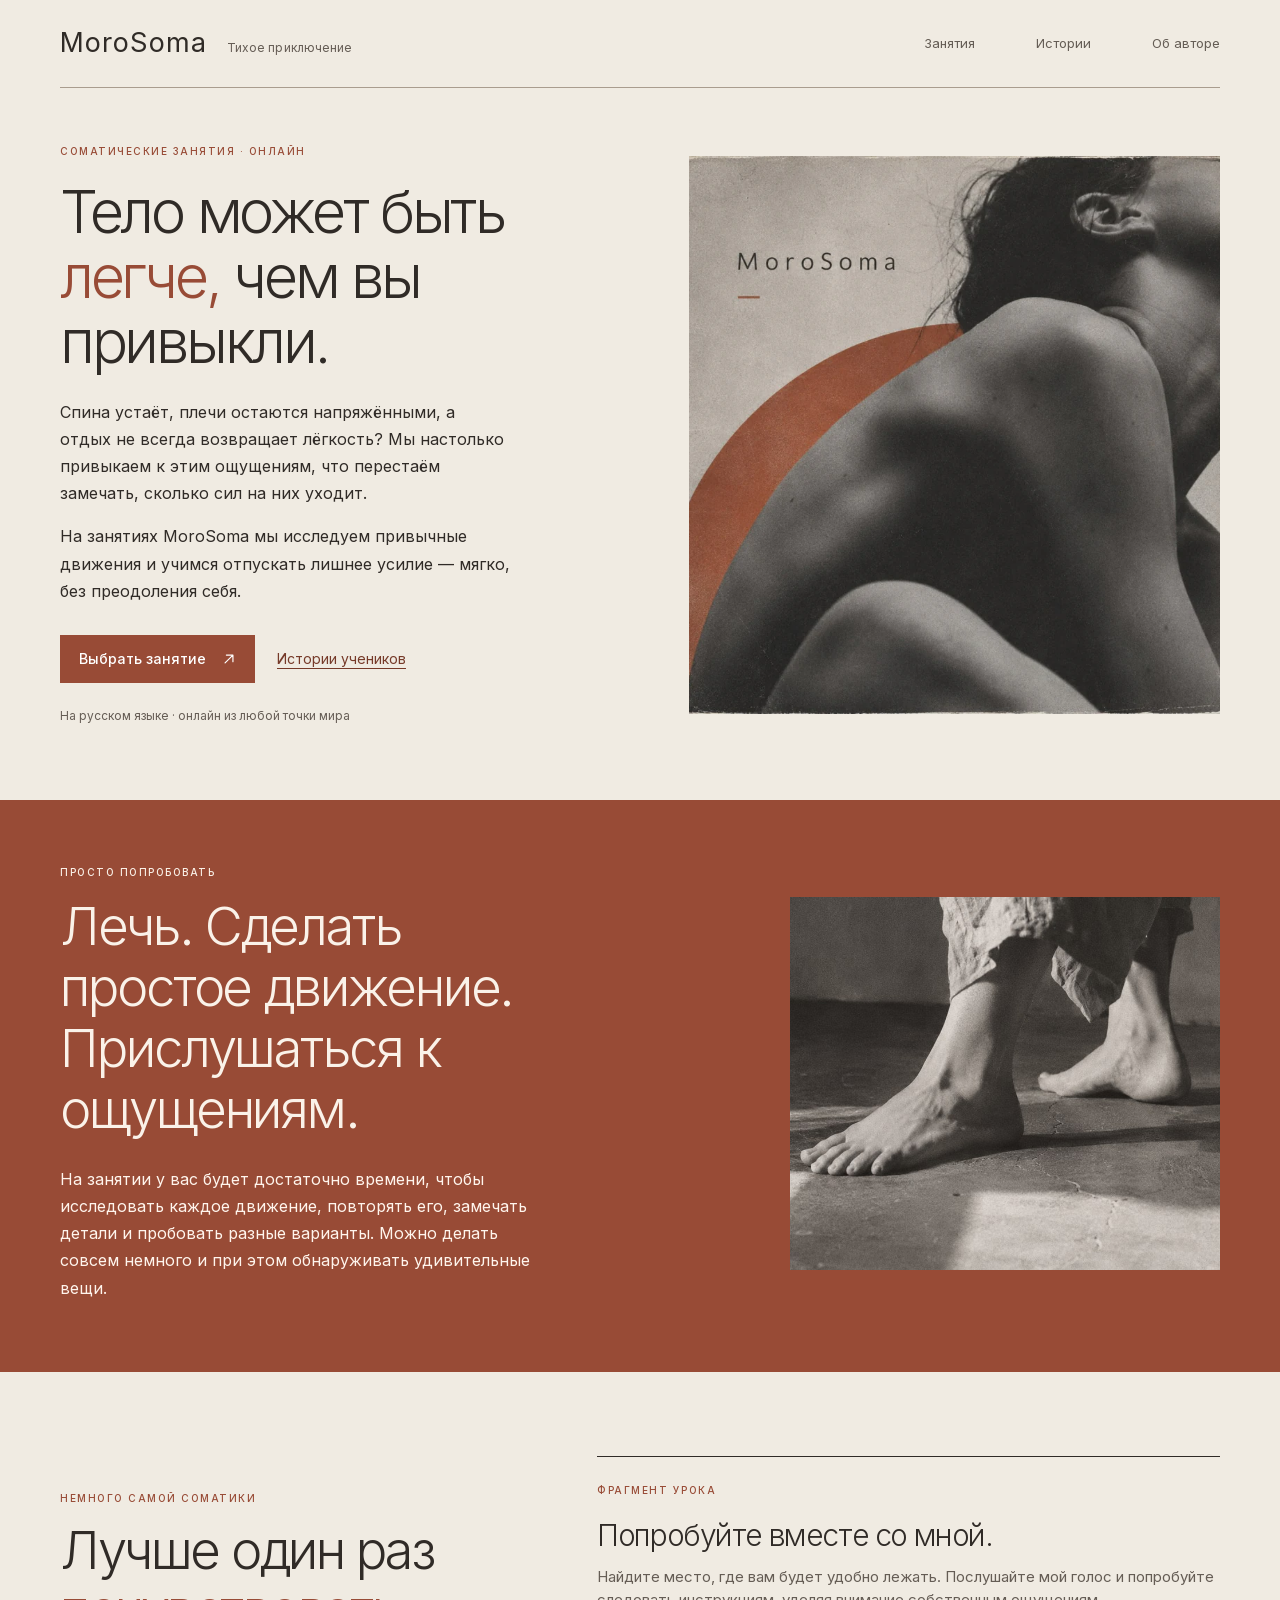
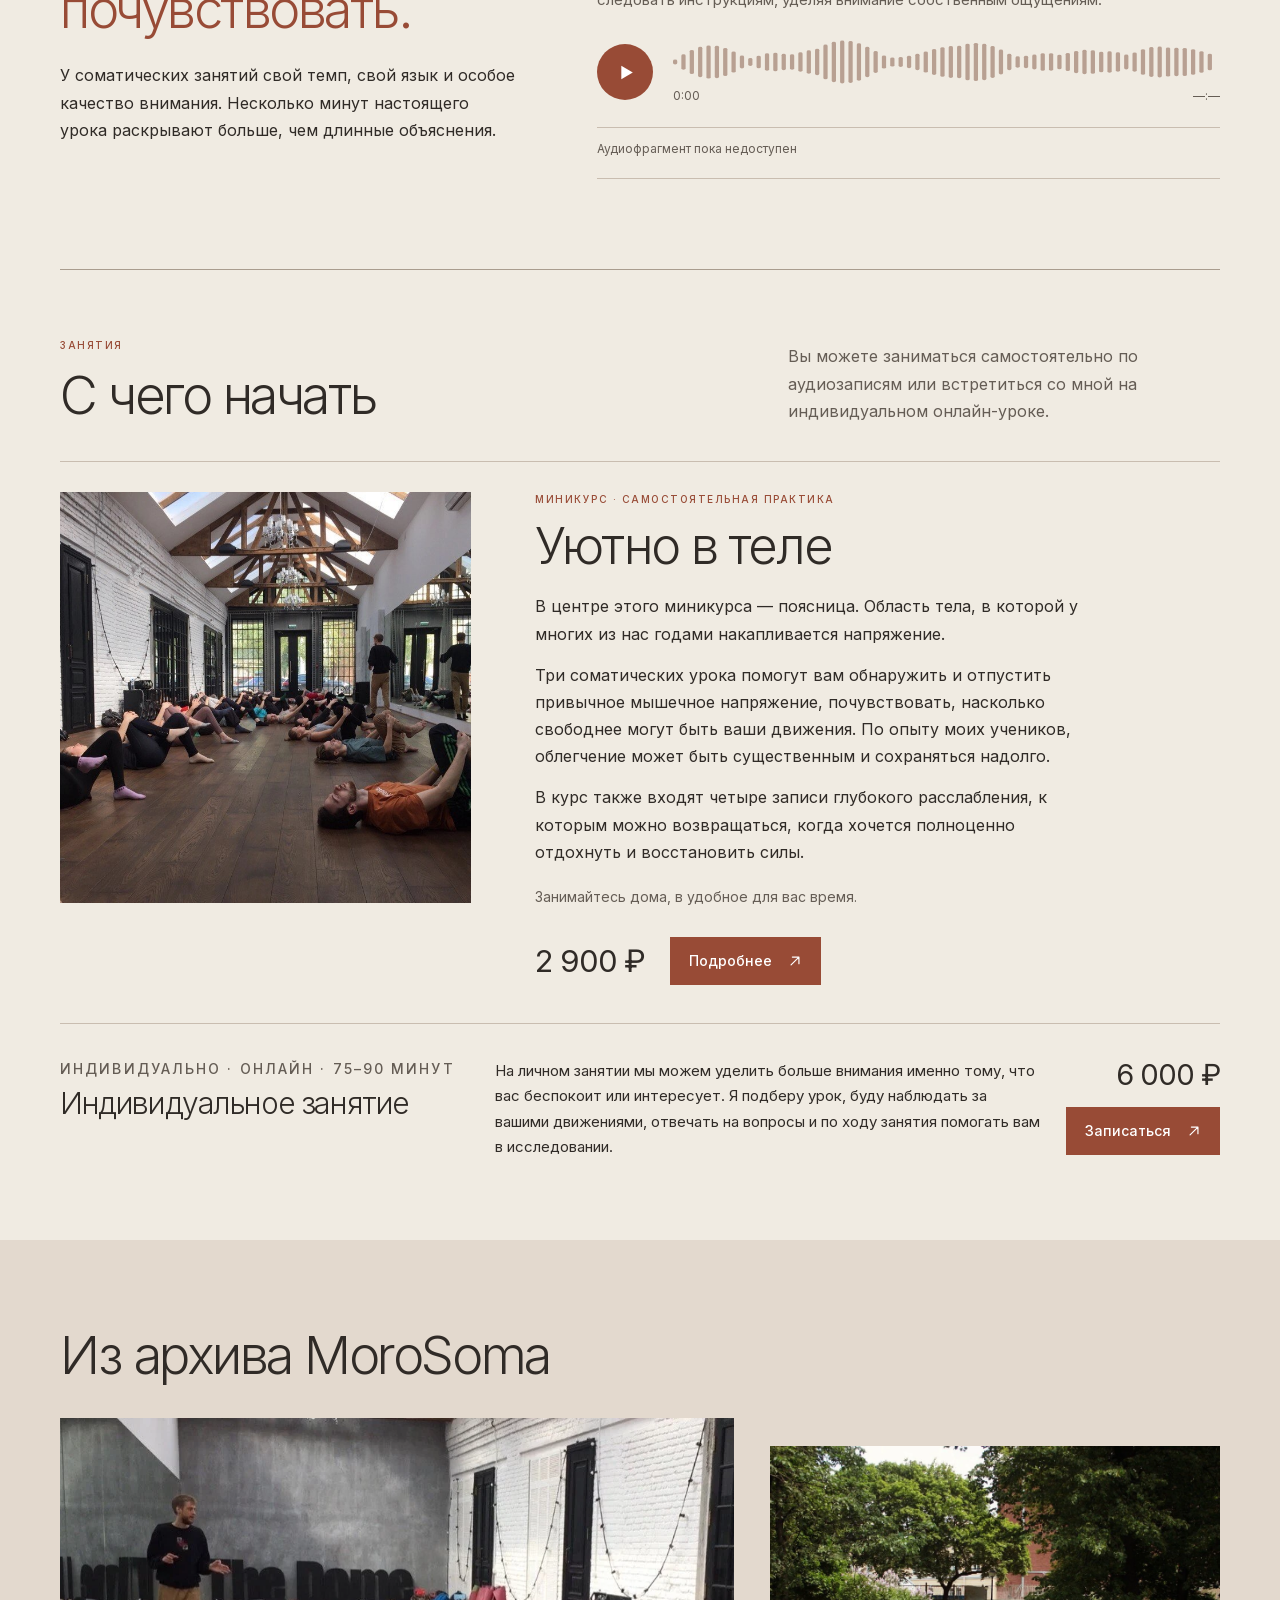
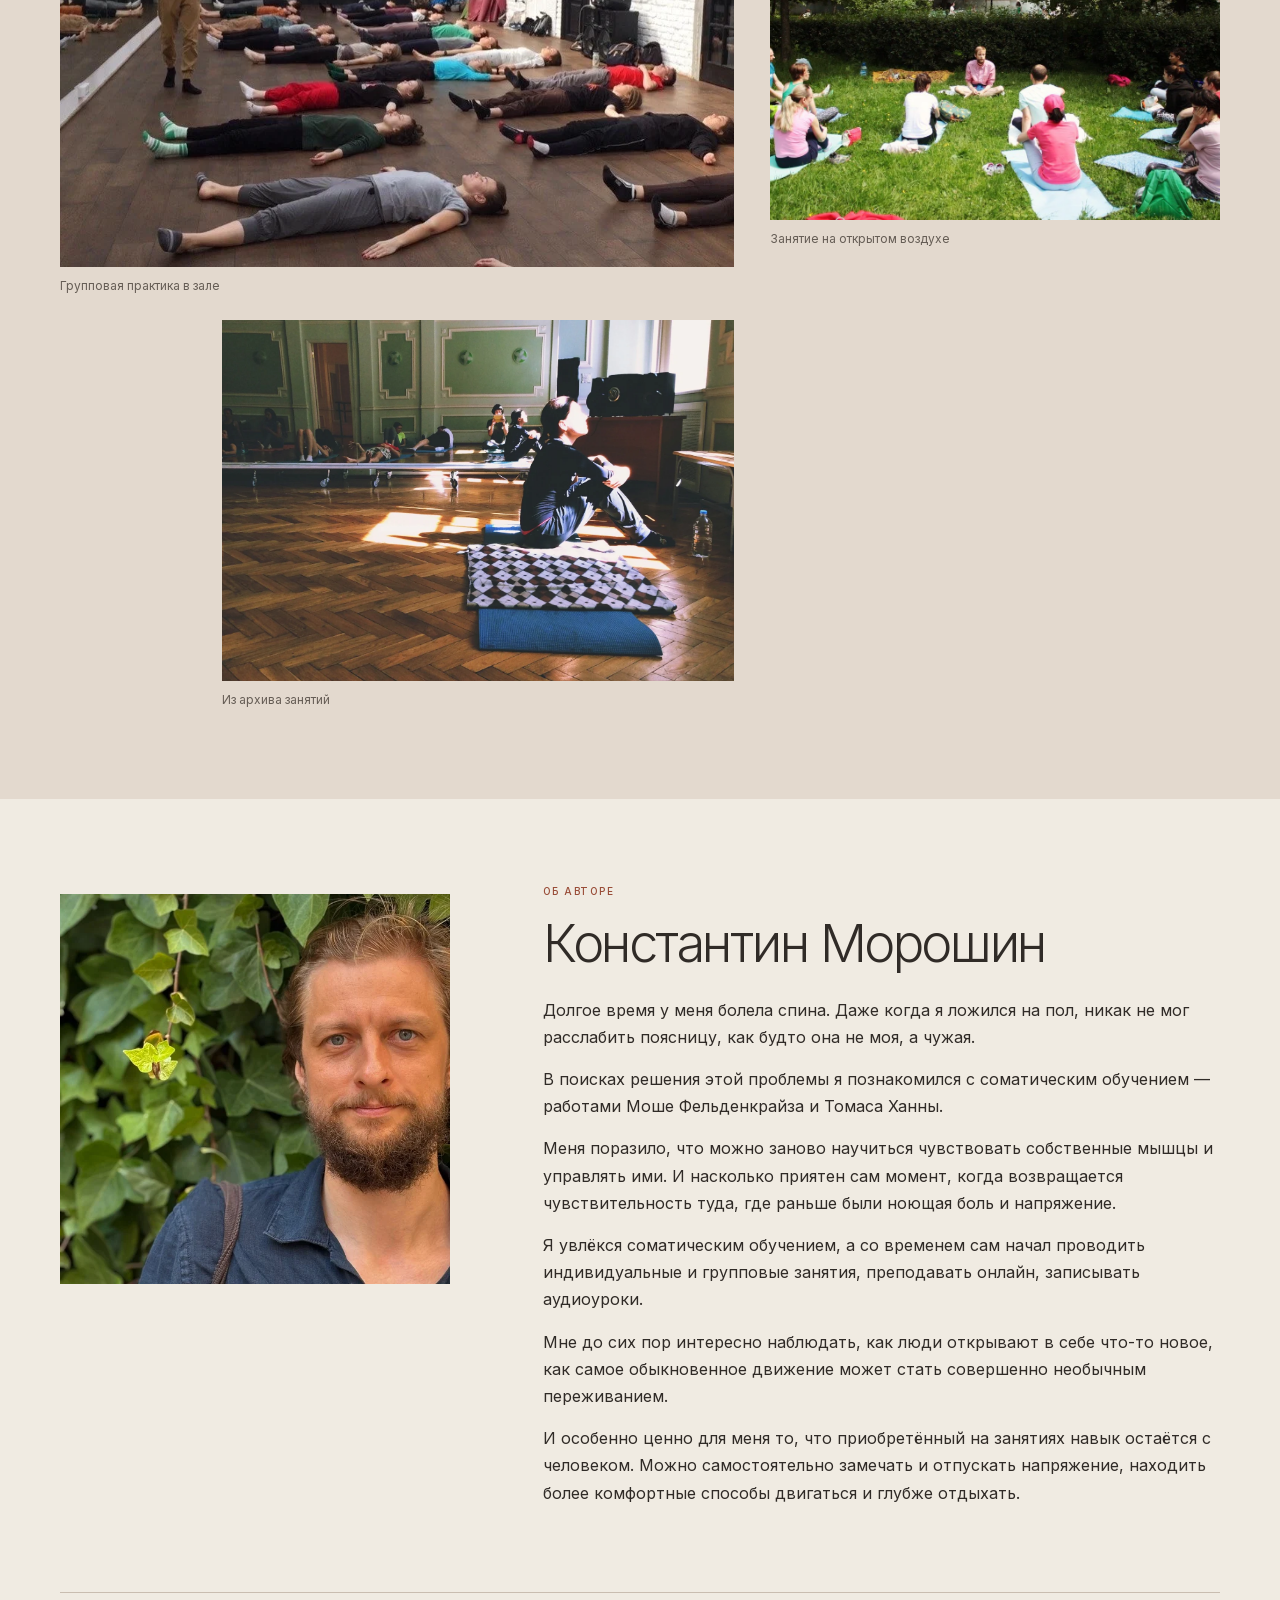
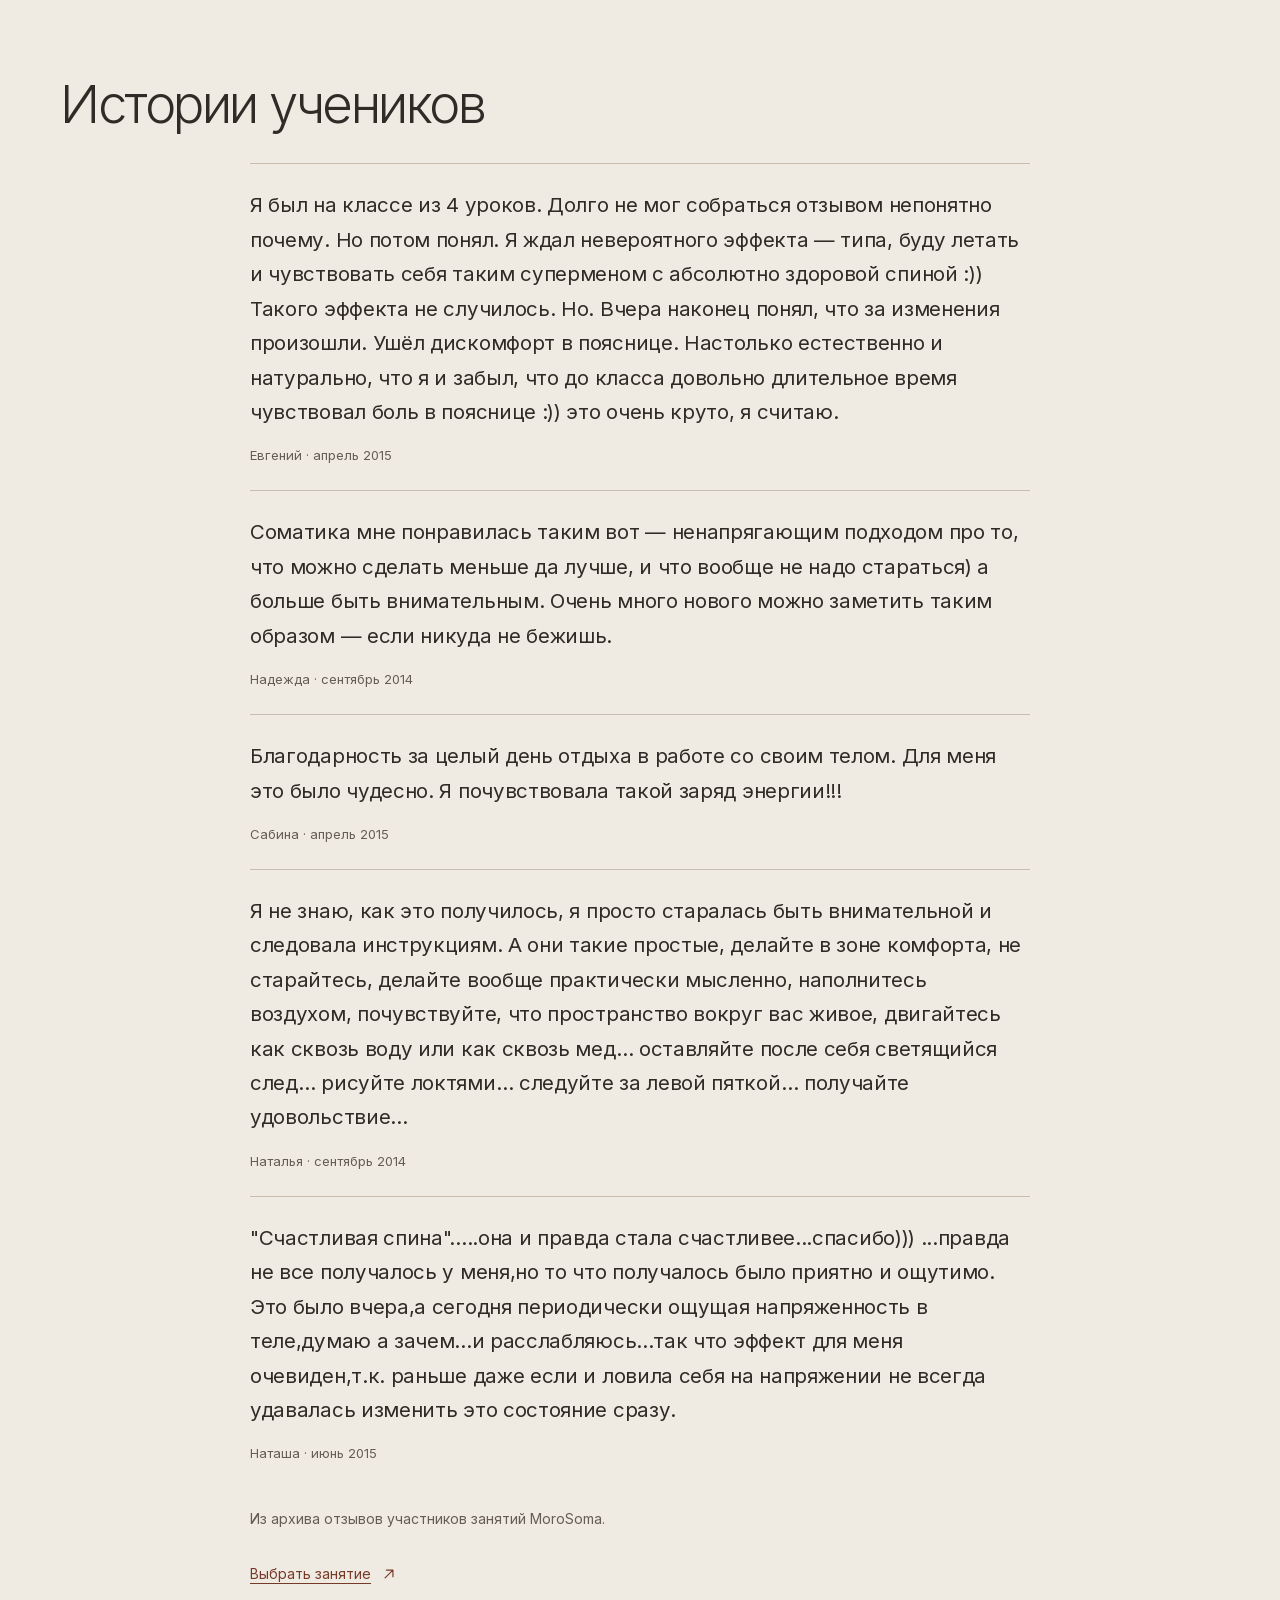
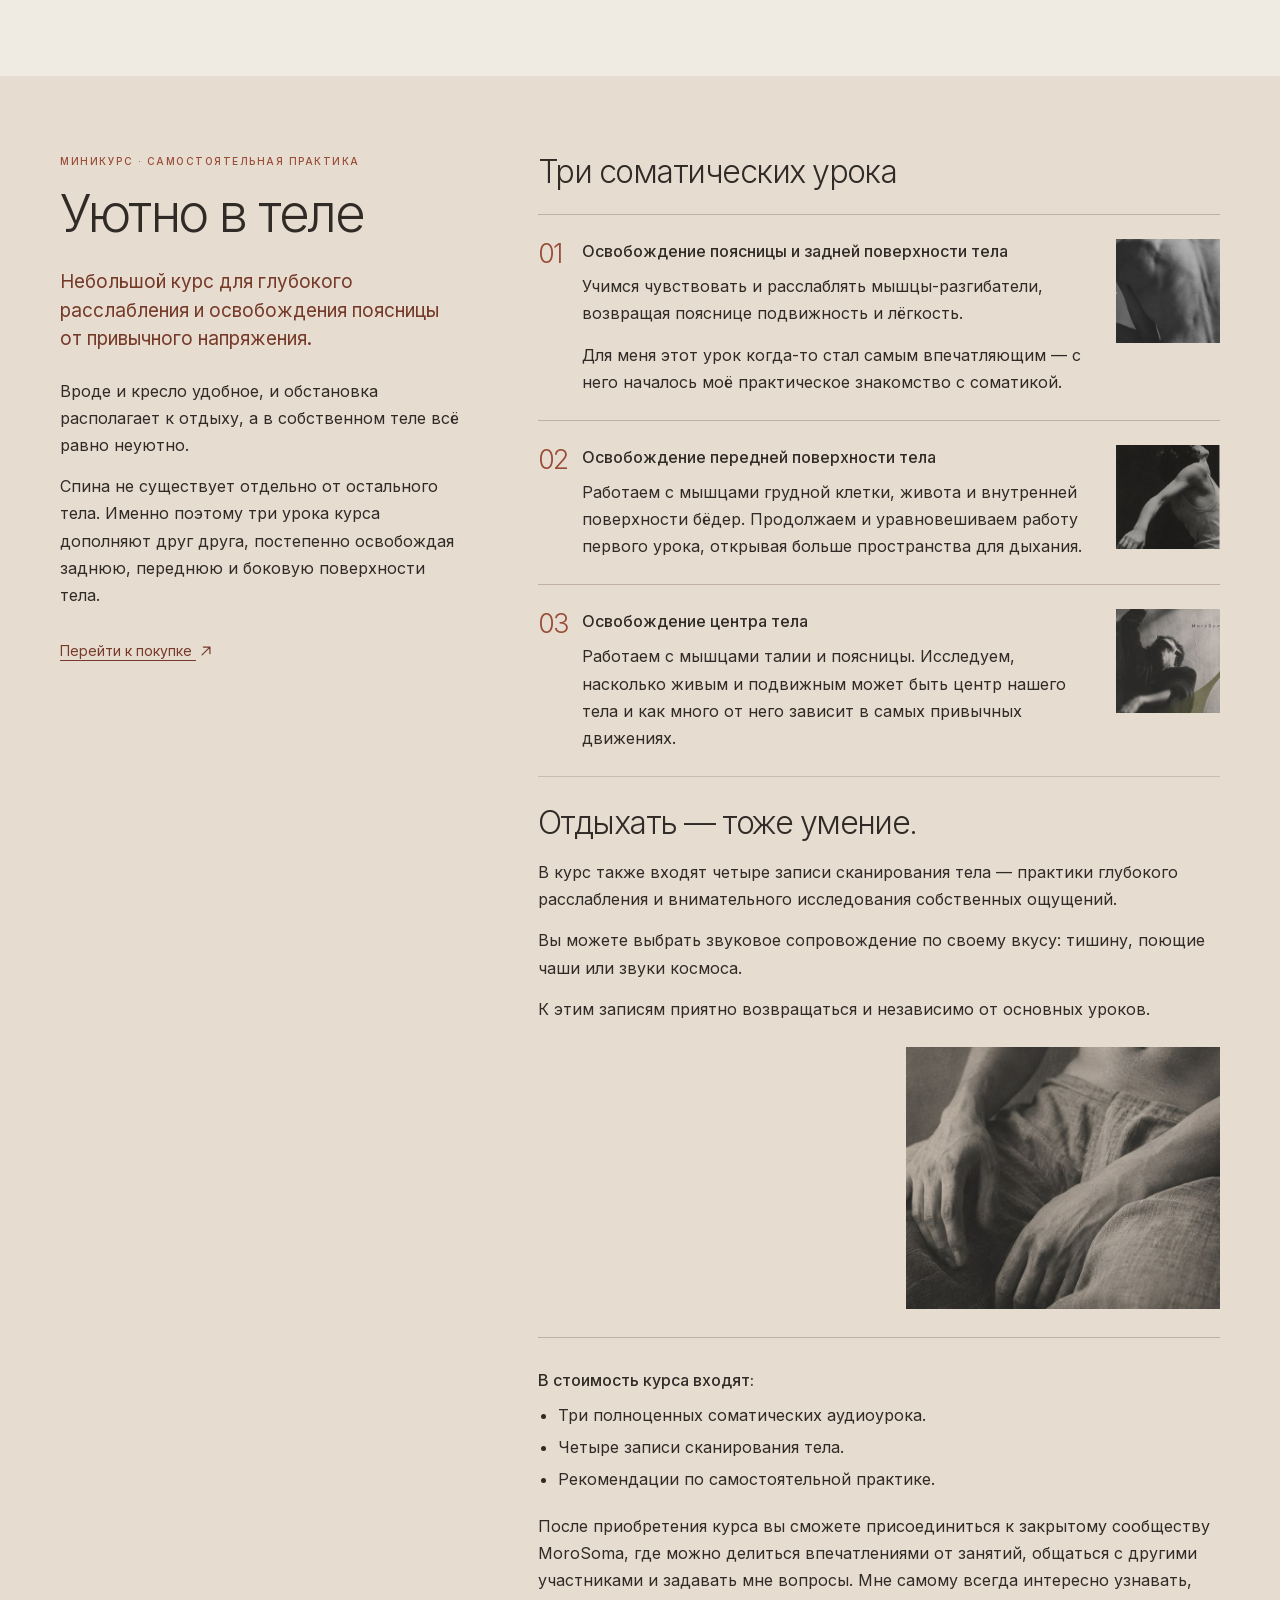
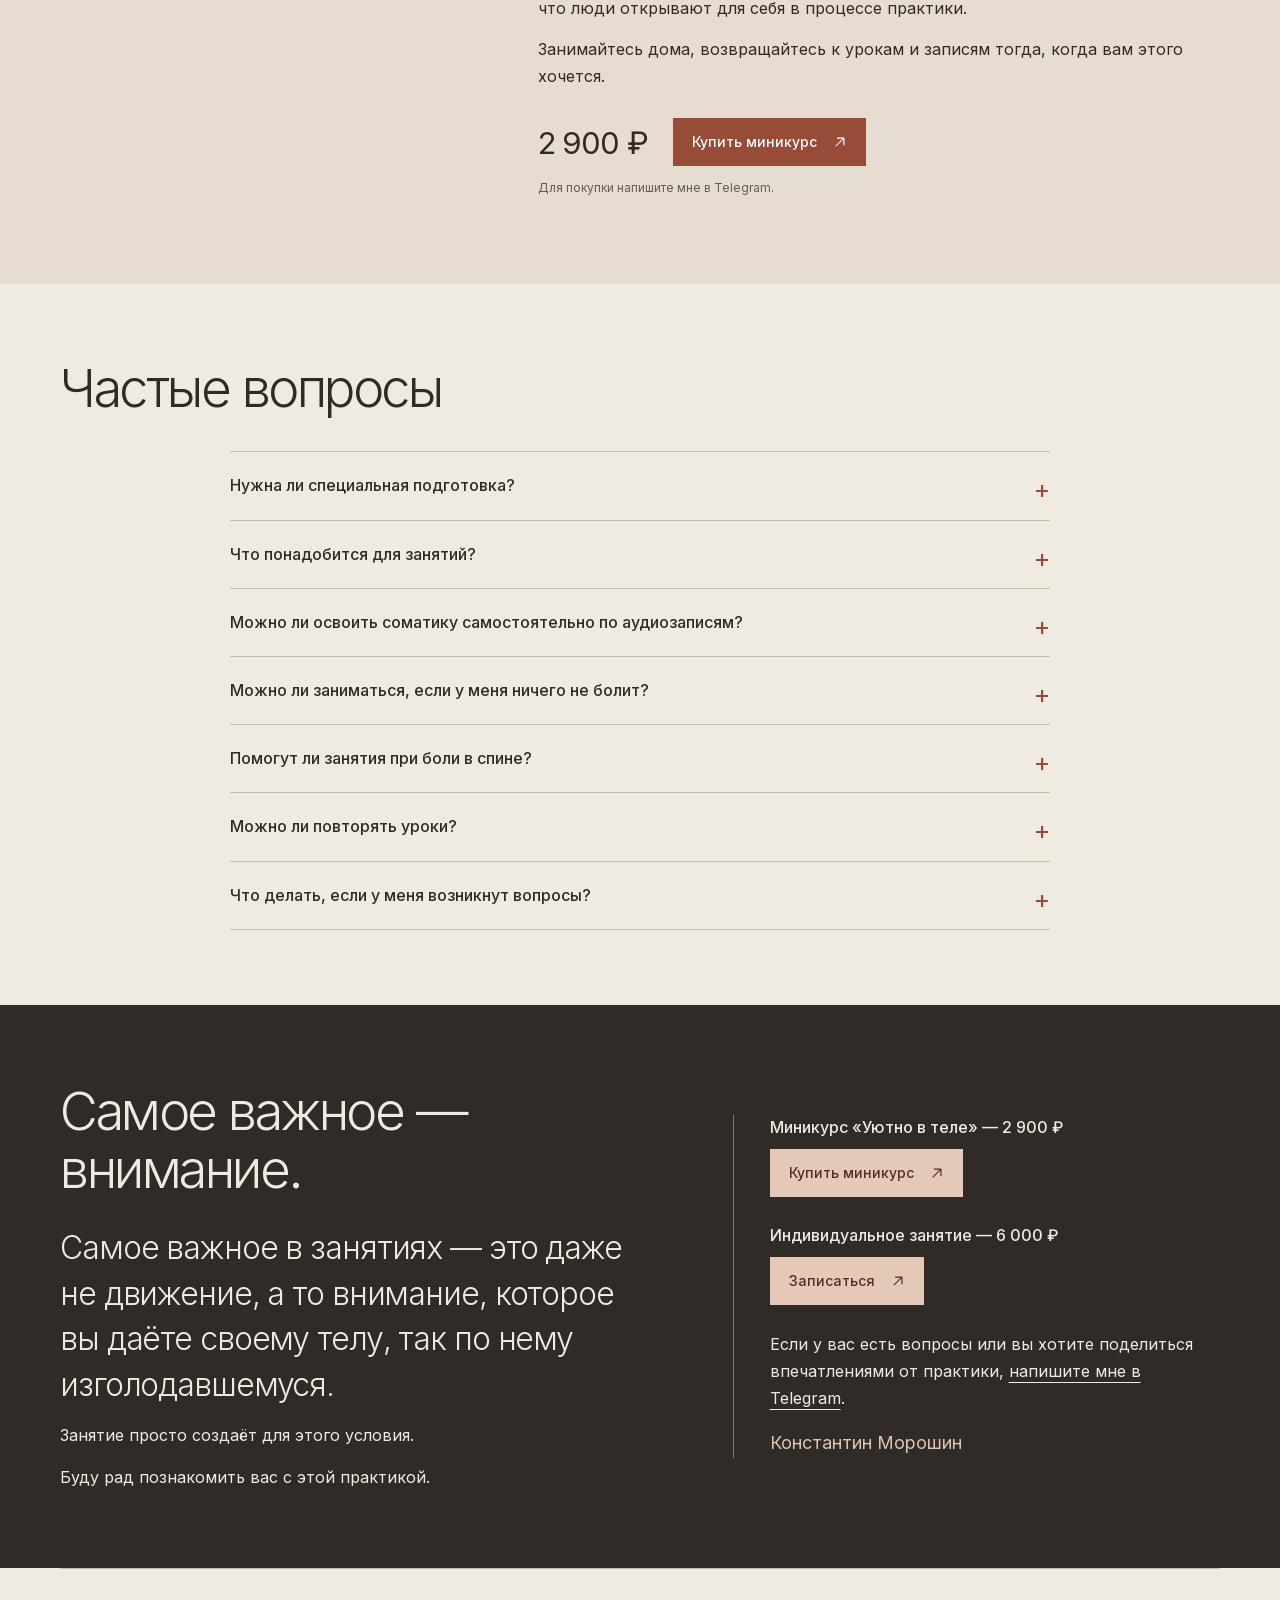
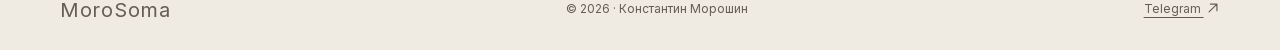
==== index.html @ a537a02c "Publish MoroSoma on GitHub Pages" ====
<!doctype html>

<html lang="ru">
  <head>
    <meta charset="utf-8" />
    <meta content="width=device-width,initial-scale=1" name="viewport" />
    <meta content="#f0ebe2" name="theme-color" />
    <title>MoroSoma — Тихое приключение · соматические занятия онлайн</title>
    <meta
      content="Соматические занятия с Константином Морошиным: мягкие движения, внимание к телу, самостоятельный аудиокурс и индивидуальные онлайн-уроки."
      name="description"
    />
    <meta content="website" property="og:type" />
    <meta content="ru_RU" property="og:locale" />
    <meta content="MoroSoma" property="og:site_name" />
    <meta content="MoroSoma — Тихое приключение" property="og:title" />
    <meta
      content="Соматические занятия онлайн. Попробуйте фрагмент урока, познакомьтесь с практикой и выберите свой формат занятий."
      property="og:description"
    />
    <meta content="https://komoroshin.github.io/morosoma/" property="og:url" />
    <meta
      content="https://komoroshin.github.io/morosoma/morosoma-share-v5.2.jpg"
      property="og:image"
    />
    <meta content="1200" property="og:image:width" />
    <meta content="630" property="og:image:height" />
    <meta
      content="MoroSoma — Тихое приключение. Художественный образ телесности."
      property="og:image:alt"
    />
    <meta content="summary_large_image" name="twitter:card" />
    <link href="assets/favicon.svg" rel="icon" type="image/svg+xml" />
    <link rel="stylesheet" href="assets/site.css?v=3" />

    <script src="assets/player.js" defer></script>
  </head>
  <body>
    <header class="shell head">
      <div class="identity">
        <a class="brand" href="#top">MoroSoma</a
        ><span class="tagline">Тихое приключение</span>
      </div>
      <div class="head-right">
        <nav>
          <a href="#formats">Занятия</a>　 <a href="#stories">Истории</a>　
          <a href="#about">Об авторе</a>
        </nav>
        <span>Константин Морошин</span>
      </div>
    </header>
    <main id="top">
      <section class="shell hero">
        <div class="hero-copy">
          <p class="eyebrow">Соматические занятия · онлайн</p>
          <h1>Тело может быть <em>легче,</em> чем вы привыкли.</h1>
          <p>
            Спина устаёт, плечи остаются напряжёнными, а отдых не всегда
            возвращает лёгкость? Мы настолько привыкаем к этим ощущениям, что
            перестаём замечать, сколько сил на них уходит.
          </p>
          <p>
            На занятиях MoroSoma мы исследуем привычные движения и учимся
            отпускать лишнее усилие — мягко, без преодоления себя.
          </p>
          <div class="actions">
            <a class="btn" href="#formats"
              >Выбрать занятие
              <svg
                class="link-arrow"
                width="14"
                height="14"
                viewBox="0 0 16 16"
                fill="none"
                aria-hidden="true"
                focusable="false"
              >
                <path
                  d="M3.5 12.5 12.5 3.5M5 3.5h7.5V11"
                  stroke="currentColor"
                  stroke-width="1.35"
                  stroke-linecap="round"
                  stroke-linejoin="round"
                /></svg></a
            ><a class="textlink" href="#stories">Истории учеников</a>
          </div>
          <p class="hero-note">На русском языке · онлайн из любой точки мира</p>
        </div>
        <figure class="hero-visual">
          <div class="photo">
            <img
              alt="Художественное изображение плеча и спины с терракотовым акцентом"
              fetchpriority="high"
              src="assets/images/hero.jpg"
              srcset="
                assets/images/hero-480.webp  480w,
                assets/images/hero-800.webp  800w,
                assets/images/hero.jpg      1248w
              "
              sizes="(max-width: 360px) calc(100vw - 32px), (max-width: 720px) calc(100vw - 44px), (max-width: 900px) calc(49vw - 45px), (max-width: 1260px) calc(46vw - 49px), 527px"
              width="1248"
              height="1248"
            />
          </div>
        </figure>
      </section>
      <section class="invitation">
        <div class="shell invitation-inner">
          <div>
            <p class="eyebrow">Просто попробовать</p>
            <p class="saying">
              Лечь. Сделать простое движение. Прислушаться к ощущениям.
            </p>
            <div class="desc">
              <p>
                На занятии у вас будет достаточно времени, чтобы исследовать
                каждое движение, повторять его, замечать детали и пробовать
                разные варианты. Можно делать совсем немного и при этом
                обнаруживать удивительные вещи.
              </p>
            </div>
          </div>
          <figure class="sensory-image">
            <img
              alt="Художественное изображение босых стоп на полу"
              loading="lazy"
              src="assets/images/bare-feet.jpg"
              width="751"
              height="900"
            />
          </figure>
        </div>
      </section>
      <section class="shell sample" id="sample">
        <div>
          <p class="eyebrow">Немного самой соматики</p>
          <h2>Лучше один раз<br /><em>почувствовать.</em></h2>
          <p class="intro">
            У соматических занятий свой темп, свой язык и особое качество
            внимания. Несколько минут настоящего урока раскрывают больше, чем
            длинные объяснения.
          </p>
        </div>
        <div class="player">
          <div class="player-top">
            <span class="eyebrow">Фрагмент урока</span>
          </div>
          <h3>Попробуйте вместе со мной.</h3>
          <p>
            Найдите место, где вам будет удобно лежать. Послушайте мой голос и
            попробуйте следовать инструкциям, уделяя внимание собственным
            ощущениям.
          </p>
          <div class="controls">
            <button
              type="button"
              disabled
              aria-label="Воспроизвести фрагмент"
              class="play"
              id="play"
            >
              <svg aria-hidden="true" fill="currentColor" viewBox="0 0 24 24">
                <path d="M8 5.5v13L19 12z" id="playicon"></path>
              </svg>
            </button>
            <div class="wave-wrap">
              <svg
                aria-hidden="true"
                class="wave"
                id="wave"
                preserveAspectRatio="none"
                viewBox="0 0 360 48"
              >
                <defs>
                  <g id="wave-bars">
                    <rect
                      fill="currentColor"
                      height="5.00"
                      rx="1.4"
                      width="2.8"
                      x="0.00"
                      y="21.50"
                    ></rect>
                    <rect
                      fill="currentColor"
                      height="15.27"
                      rx="1.4"
                      width="2.8"
                      x="5.50"
                      y="16.37"
                    ></rect>
                    <rect
                      fill="currentColor"
                      height="24.13"
                      rx="1.4"
                      width="2.8"
                      x="11.00"
                      y="11.94"
                    ></rect>
                    <rect
                      fill="currentColor"
                      height="30.38"
                      rx="1.4"
                      width="2.8"
                      x="16.50"
                      y="8.81"
                    ></rect>
                    <rect
                      fill="currentColor"
                      height="33.23"
                      rx="1.4"
                      width="2.8"
                      x="22.00"
                      y="7.38"
                    ></rect>
                    <rect
                      fill="currentColor"
                      height="32.39"
                      rx="1.4"
                      width="2.8"
                      x="27.50"
                      y="7.80"
                    ></rect>
                    <rect
                      fill="currentColor"
                      height="28.13"
                      rx="1.4"
                      width="2.8"
                      x="33.00"
                      y="9.94"
                    ></rect>
                    <rect
                      fill="currentColor"
                      height="21.22"
                      rx="1.4"
                      width="2.8"
                      x="38.50"
                      y="13.39"
                    ></rect>
                    <rect
                      fill="currentColor"
                      height="12.86"
                      rx="1.4"
                      width="2.8"
                      x="44.00"
                      y="17.57"
                    ></rect>
                    <rect
                      fill="currentColor"
                      height="7.79"
                      rx="1.4"
                      width="2.8"
                      x="49.50"
                      y="20.11"
                    ></rect>
                    <rect
                      fill="currentColor"
                      height="12.70"
                      rx="1.4"
                      width="2.8"
                      x="55.00"
                      y="17.65"
                    ></rect>
                    <rect
                      fill="currentColor"
                      height="17.32"
                      rx="1.4"
                      width="2.8"
                      x="60.50"
                      y="15.34"
                    ></rect>
                    <rect
                      fill="currentColor"
                      height="18.64"
                      rx="1.4"
                      width="2.8"
                      x="66.00"
                      y="14.68"
                    ></rect>
                    <rect
                      fill="currentColor"
                      height="16.37"
                      rx="1.4"
                      width="2.8"
                      x="71.50"
                      y="15.81"
                    ></rect>
                    <rect
                      fill="currentColor"
                      height="15.29"
                      rx="1.4"
                      width="2.8"
                      x="77.00"
                      y="16.36"
                    ></rect>
                    <rect
                      fill="currentColor"
                      height="19.42"
                      rx="1.4"
                      width="2.8"
                      x="82.50"
                      y="14.29"
                    ></rect>
                    <rect
                      fill="currentColor"
                      height="23.32"
                      rx="1.4"
                      width="2.8"
                      x="88.00"
                      y="12.34"
                    ></rect>
                    <rect
                      fill="currentColor"
                      height="26.50"
                      rx="1.4"
                      width="2.8"
                      x="93.50"
                      y="10.75"
                    ></rect>
                    <rect
                      fill="currentColor"
                      height="34.75"
                      rx="1.4"
                      width="2.8"
                      x="99.00"
                      y="6.62"
                    ></rect>
                    <rect
                      fill="currentColor"
                      height="40.50"
                      rx="1.4"
                      width="2.8"
                      x="104.50"
                      y="3.75"
                    ></rect>
                    <rect
                      fill="currentColor"
                      height="42.96"
                      rx="1.4"
                      width="2.8"
                      x="110.00"
                      y="2.52"
                    ></rect>
                    <rect
                      fill="currentColor"
                      height="41.85"
                      rx="1.4"
                      width="2.8"
                      x="115.50"
                      y="3.08"
                    ></rect>
                    <rect
                      fill="currentColor"
                      height="37.40"
                      rx="1.4"
                      width="2.8"
                      x="121.00"
                      y="5.30"
                    ></rect>
                    <rect
                      fill="currentColor"
                      height="30.35"
                      rx="1.4"
                      width="2.8"
                      x="126.50"
                      y="8.83"
                    ></rect>
                    <rect
                      fill="currentColor"
                      height="21.81"
                      rx="1.4"
                      width="2.8"
                      x="132.00"
                      y="13.09"
                    ></rect>
                    <rect
                      fill="currentColor"
                      height="13.11"
                      rx="1.4"
                      width="2.8"
                      x="137.50"
                      y="17.44"
                    ></rect>
                    <rect
                      fill="currentColor"
                      height="9.06"
                      rx="1.4"
                      width="2.8"
                      x="143.00"
                      y="19.47"
                    ></rect>
                    <rect
                      fill="currentColor"
                      height="9.93"
                      rx="1.4"
                      width="2.8"
                      x="148.50"
                      y="19.03"
                    ></rect>
                    <rect
                      fill="currentColor"
                      height="12.54"
                      rx="1.4"
                      width="2.8"
                      x="154.00"
                      y="17.73"
                    ></rect>
                    <rect
                      fill="currentColor"
                      height="16.49"
                      rx="1.4"
                      width="2.8"
                      x="159.50"
                      y="15.75"
                    ></rect>
                    <rect
                      fill="currentColor"
                      height="21.18"
                      rx="1.4"
                      width="2.8"
                      x="165.00"
                      y="13.41"
                    ></rect>
                    <rect
                      fill="currentColor"
                      height="25.82"
                      rx="1.4"
                      width="2.8"
                      x="170.50"
                      y="11.09"
                    ></rect>
                    <rect
                      fill="currentColor"
                      height="29.60"
                      rx="1.4"
                      width="2.8"
                      x="176.00"
                      y="9.20"
                    ></rect>
                    <rect
                      fill="currentColor"
                      height="31.84"
                      rx="1.4"
                      width="2.8"
                      x="181.50"
                      y="8.08"
                    ></rect>
                    <rect
                      fill="currentColor"
                      height="32.27"
                      rx="1.4"
                      width="2.8"
                      x="187.00"
                      y="7.86"
                    ></rect>
                    <rect
                      fill="currentColor"
                      height="36.74"
                      rx="1.4"
                      width="2.8"
                      x="192.50"
                      y="5.63"
                    ></rect>
                    <rect
                      fill="currentColor"
                      height="38.24"
                      rx="1.4"
                      width="2.8"
                      x="198.00"
                      y="4.88"
                    ></rect>
                    <rect
                      fill="currentColor"
                      height="36.52"
                      rx="1.4"
                      width="2.8"
                      x="203.50"
                      y="5.74"
                    ></rect>
                    <rect
                      fill="currentColor"
                      height="31.81"
                      rx="1.4"
                      width="2.8"
                      x="209.00"
                      y="8.09"
                    ></rect>
                    <rect
                      fill="currentColor"
                      height="24.77"
                      rx="1.4"
                      width="2.8"
                      x="214.50"
                      y="11.61"
                    ></rect>
                    <rect
                      fill="currentColor"
                      height="16.42"
                      rx="1.4"
                      width="2.8"
                      x="220.00"
                      y="15.79"
                    ></rect>
                    <rect
                      fill="currentColor"
                      height="11.30"
                      rx="1.4"
                      width="2.8"
                      x="225.50"
                      y="18.35"
                    ></rect>
                    <rect
                      fill="currentColor"
                      height="12.54"
                      rx="1.4"
                      width="2.8"
                      x="231.00"
                      y="17.73"
                    ></rect>
                    <rect
                      fill="currentColor"
                      height="14.97"
                      rx="1.4"
                      width="2.8"
                      x="236.50"
                      y="16.52"
                    ></rect>
                    <rect
                      fill="currentColor"
                      height="17.72"
                      rx="1.4"
                      width="2.8"
                      x="242.00"
                      y="15.14"
                    ></rect>
                    <rect
                      fill="currentColor"
                      height="17.55"
                      rx="1.4"
                      width="2.8"
                      x="247.50"
                      y="15.22"
                    ></rect>
                    <rect
                      fill="currentColor"
                      height="14.69"
                      rx="1.4"
                      width="2.8"
                      x="253.00"
                      y="16.65"
                    ></rect>
                    <rect
                      fill="currentColor"
                      height="18.12"
                      rx="1.4"
                      width="2.8"
                      x="258.50"
                      y="14.94"
                    ></rect>
                    <rect
                      fill="currentColor"
                      height="22.25"
                      rx="1.4"
                      width="2.8"
                      x="264.00"
                      y="12.88"
                    ></rect>
                    <rect
                      fill="currentColor"
                      height="24.26"
                      rx="1.4"
                      width="2.8"
                      x="269.50"
                      y="11.87"
                    ></rect>
                    <rect
                      fill="currentColor"
                      height="23.65"
                      rx="1.4"
                      width="2.8"
                      x="275.00"
                      y="12.17"
                    ></rect>
                    <rect
                      fill="currentColor"
                      height="20.66"
                      rx="1.4"
                      width="2.8"
                      x="280.50"
                      y="13.67"
                    ></rect>
                    <rect
                      fill="currentColor"
                      height="21.35"
                      rx="1.4"
                      width="2.8"
                      x="286.00"
                      y="13.33"
                    ></rect>
                    <rect
                      fill="currentColor"
                      height="19.37"
                      rx="1.4"
                      width="2.8"
                      x="291.50"
                      y="14.32"
                    ></rect>
                    <rect
                      fill="currentColor"
                      height="14.96"
                      rx="1.4"
                      width="2.8"
                      x="297.00"
                      y="16.52"
                    ></rect>
                    <rect
                      fill="currentColor"
                      height="19.25"
                      rx="1.4"
                      width="2.8"
                      x="302.50"
                      y="14.38"
                    ></rect>
                    <rect
                      fill="currentColor"
                      height="25.70"
                      rx="1.4"
                      width="2.8"
                      x="308.00"
                      y="11.15"
                    ></rect>
                    <rect
                      fill="currentColor"
                      height="29.79"
                      rx="1.4"
                      width="2.8"
                      x="313.50"
                      y="9.11"
                    ></rect>
                    <rect
                      fill="currentColor"
                      height="30.97"
                      rx="1.4"
                      width="2.8"
                      x="319.00"
                      y="8.51"
                    ></rect>
                    <rect
                      fill="currentColor"
                      height="29.14"
                      rx="1.4"
                      width="2.8"
                      x="324.50"
                      y="9.43"
                    ></rect>
                    <rect
                      fill="currentColor"
                      height="28.37"
                      rx="1.4"
                      width="2.8"
                      x="330.00"
                      y="9.82"
                    ></rect>
                    <rect
                      fill="currentColor"
                      height="28.08"
                      rx="1.4"
                      width="2.8"
                      x="335.50"
                      y="9.96"
                    ></rect>
                    <rect
                      fill="currentColor"
                      height="25.62"
                      rx="1.4"
                      width="2.8"
                      x="341.00"
                      y="11.19"
                    ></rect>
                    <rect
                      fill="currentColor"
                      height="21.57"
                      rx="1.4"
                      width="2.8"
                      x="346.50"
                      y="13.22"
                    ></rect>
                    <rect
                      fill="currentColor"
                      height="16.71"
                      rx="1.4"
                      width="2.8"
                      x="352.00"
                      y="15.65"
                    ></rect>
                  </g>
                  <clipPath id="wave-clip">
                    <rect id="wave-progress" width="0" height="48" />
                  </clipPath>
                </defs>
                <use href="#wave-bars" />
                <use
                  class="wave-played"
                  href="#wave-bars"
                  clip-path="url(#wave-clip)"
                /></svg
              ><input
                aria-label="Позиция аудио"
                class="seek"
                disabled=""
                id="seek"
                max="0"
                min="0"
                step="any"
                type="range"
                value="0"
              />
              <div class="times">
                <span id="current">0:00</span><span id="duration">—:—</span>
              </div>
            </div>
          </div>
          <audio
            id="audio"
            aria-label="Фрагмент урока"
            preload="metadata"
          ></audio>
          <p class="preview-note" id="status" role="status">
            Аудиофрагмент пока недоступен
          </p>
        </div>
      </section>
      <section class="shell formats" id="formats">
        <div class="section-head">
          <div>
            <p class="eyebrow">Занятия</p>
            <h2>С чего начать</h2>
          </div>
          <p>
            Вы можете заниматься самостоятельно по аудиозаписям или встретиться
            со мной на индивидуальном онлайн-уроке.
          </p>
        </div>
        <article class="course">
          <div class="cover">
            <img
              alt="Участники группового соматического занятия выполняют движения лёжа на полу"
              loading="lazy"
              src="assets/images/course-cover.jpg"
              width="960"
              height="719"
            />
          </div>
          <div class="course-copy">
            <p class="eyebrow">Миникурс · самостоятельная практика</p>
            <h3>Уютно в теле</h3>
            <p>
              В центре этого миникурса — поясница. Область тела, в которой у
              многих из нас годами накапливается напряжение.
            </p>
            <p>
              Три соматических урока помогут вам обнаружить и отпустить
              привычное мышечное напряжение, почувствовать, насколько свободнее
              могут быть ваши движения. По опыту моих учеников, облегчение может
              быть существенным и сохраняться надолго.
            </p>
            <p>
              В курс также входят четыре записи глубокого расслабления, к
              которым можно возвращаться, когда хочется полноценно отдохнуть и
              восстановить силы.
            </p>
            <p class="facts">Занимайтесь дома, в удобное для вас время.</p>
            <div class="price-row">
              <span class="price">2 900 ₽</span
              ><a class="btn" href="#course"
                >Подробнее
                <svg
                  class="link-arrow"
                  width="14"
                  height="14"
                  viewBox="0 0 16 16"
                  fill="none"
                  aria-hidden="true"
                  focusable="false"
                >
                  <path
                    d="M3.5 12.5 12.5 3.5M5 3.5h7.5V11"
                    stroke="currentColor"
                    stroke-width="1.35"
                    stroke-linecap="round"
                    stroke-linejoin="round"
                  /></svg
              ></a>
            </div>
          </div>
        </article>
        <article class="individual">
          <div>
            <p class="eyebrow">Индивидуально · онлайн · 75–90 минут</p>
            <h3>Индивидуальное занятие</h3>
          </div>
          <p>
            На личном занятии мы можем уделить больше внимания именно тому, что
            вас беспокоит или интересует. Я подберу урок, буду наблюдать за
            вашими движениями, отвечать на вопросы и по ходу занятия помогать
            вам в исследовании.
          </p>
          <div class="individual-action">
            <span class="price">6 000 ₽</span
            ><a
              class="btn"
              href="https://t.me/kmoroshin?text=%D0%97%D0%B4%D1%80%D0%B0%D0%B2%D1%81%D1%82%D0%B2%D1%83%D0%B9%D1%82%D0%B5%21%20%D0%A5%D0%BE%D1%87%D1%83%20%D0%B7%D0%B0%D0%BF%D0%B8%D1%81%D0%B0%D1%82%D1%8C%D1%81%D1%8F%20%D0%BD%D0%B0%20%D0%B8%D0%BD%D0%B4%D0%B8%D0%B2%D0%B8%D0%B4%D1%83%D0%B0%D0%BB%D1%8C%D0%BD%D0%BE%D0%B5%20%D0%B7%D0%B0%D0%BD%D1%8F%D1%82%D0%B8%D0%B5%20MoroSoma."
              rel="noopener"
              target="_blank"
              >Записаться
              <svg
                class="link-arrow"
                width="14"
                height="14"
                viewBox="0 0 16 16"
                fill="none"
                aria-hidden="true"
                focusable="false"
              >
                <path
                  d="M3.5 12.5 12.5 3.5M5 3.5h7.5V11"
                  stroke="currentColor"
                  stroke-width="1.35"
                  stroke-linecap="round"
                  stroke-linejoin="round"
                /></svg
            ></a>
          </div>
        </article>
      </section>
      <section class="archive">
        <div class="shell">
          <h2>Из архива MoroSoma</h2>
          <div class="gallery">
            <figure>
              <img
                alt="Группа лежит на полу в светлом зале, преподаватель ведёт занятие"
                loading="lazy"
                src="assets/images/archive-studio.webp"
                width="960"
                height="600"
              />
              <figcaption>Групповая практика в зале</figcaption>
            </figure>
            <figure>
              <img
                alt="Группа сидит на ковриках на траве под деревьями"
                loading="lazy"
                src="assets/images/archive-outdoors.webp"
                width="1280"
                height="853"
              />
              <figcaption>Занятие на открытом воздухе</figcaption>
            </figure>
            <figure>
              <img
                alt="Солнечный свет в зале, участница сидит на коврике"
                loading="lazy"
                src="assets/images/archive-sunlight.webp"
                width="1467"
                height="1100"
              />
              <figcaption>Из архива занятий</figcaption>
            </figure>
          </div>
        </div>
      </section>
      <section class="shell about" id="about">
        <figure class="portrait">
          <img
            alt="Портрет автора MoroSoma на фоне зелени"
            loading="lazy"
            src="assets/images/portrait.webp"
            width="640"
            height="640"
          />
        </figure>
        <div>
          <p class="eyebrow">Об авторе</p>
          <h2>Константин Морошин</h2>
          <p>
            Долгое время у меня болела спина. Даже когда я ложился на пол, никак
            не мог расслабить поясницу, как будто она не моя, а чужая.
          </p>
          <p>
            В поисках решения этой проблемы я познакомился с соматическим
            обучением — работами Моше Фельденкрайза и Томаса Ханны.
          </p>
          <p>
            Меня поразило, что можно заново научиться чувствовать собственные
            мышцы и управлять ими. И насколько приятен сам момент, когда
            возвращается чувствительность туда, где раньше были ноющая боль и
            напряжение.
          </p>
          <p>
            Я увлёкся соматическим обучением, а со временем сам начал проводить
            индивидуальные и групповые занятия, преподавать онлайн, записывать
            аудиоуроки.
          </p>
          <p>
            Мне до сих пор интересно наблюдать, как люди открывают в себе что-то
            новое, как самое обыкновенное движение может стать совершенно
            необычным переживанием.
          </p>
          <p>
            И особенно ценно для меня то, что приобретённый на занятиях навык
            остаётся с человеком. Можно самостоятельно замечать и отпускать
            напряжение, находить более комфортные способы двигаться и глубже
            отдыхать.
          </p>
        </div>
      </section>
      <section class="shell stories" id="stories">
        <h2>Истории учеников</h2>
        <div class="quotes">
          <figure>
            <blockquote>
              Я был на классе из 4 уроков. Долго не мог собраться отзывом
              непонятно почему. Но потом понял. Я ждал невероятного эффекта —
              типа, буду летать и чувствовать себя таким суперменом с абсолютно
              здоровой спиной :)) Такого эффекта не случилось. Но. Вчера наконец
              понял, что за изменения произошли. Ушёл дискомфорт в пояснице.
              Настолько естественно и натурально, что я и забыл, что до класса
              довольно длительное время чувствовал боль в пояснице :)) это очень
              круто, я считаю.
            </blockquote>
            <figcaption>Евгений · апрель 2015</figcaption>
          </figure>
          <figure>
            <blockquote>
              Соматика мне понравилась таким вот — ненапрягающим подходом про
              то, что можно сделать меньше да лучше, и что вообще не надо
              стараться) а больше быть внимательным. Очень много нового можно
              заметить таким образом — если никуда не бежишь.
            </blockquote>
            <figcaption>Надежда · сентябрь 2014</figcaption>
          </figure>
          <figure>
            <blockquote>
              Благодарность за целый день отдыха в работе со своим телом. Для
              меня это было чудесно. Я почувствовала такой заряд энергии!!!
            </blockquote>
            <figcaption>Сабина · апрель 2015</figcaption>
          </figure>
          <figure>
            <blockquote>
              Я не знаю, как это получилось, я просто старалась быть
              внимательной и следовала инструкциям. А они такие простые, делайте
              в зоне комфорта, не старайтесь, делайте вообще практически
              мысленно, наполнитесь воздухом, почувствуйте, что пространство
              вокруг вас живое, двигайтесь как сквозь воду или как сквозь мед…
              оставляйте после себя светящийся след… рисуйте локтями… следуйте
              за левой пяткой… получайте удовольствие...
            </blockquote>
            <figcaption>Наталья · сентябрь 2014</figcaption>
          </figure>
          <figure>
            <blockquote>
              "Счастливая спина".....она и правда стала счастливее...спасибо)))
              ...правда не все получалось у меня,но то что получалось было
              приятно и ощутимо. Это было вчера,а сегодня периодически ощущая
              напряженность в теле,думаю а зачем...и расслабляюсь...так что
              эффект для меня очевиден,т.к. раньше даже если и ловила себя на
              напряжении не всегда удавалась изменить это состояние сразу.
            </blockquote>
            <figcaption>Наташа · июнь 2015</figcaption>
          </figure>
        </div>
        <p class="muted archive-note">
          Из архива отзывов участников занятий MoroSoma.
        </p>
        <div class="story-next">
          <a class="textlink" href="#formats"
            >Выбрать занятие
            <svg
              class="link-arrow"
              width="14"
              height="14"
              viewBox="0 0 16 16"
              fill="none"
              aria-hidden="true"
              focusable="false"
            >
              <path
                d="M3.5 12.5 12.5 3.5M5 3.5h7.5V11"
                stroke="currentColor"
                stroke-width="1.35"
                stroke-linecap="round"
                stroke-linejoin="round"
              /></svg
          ></a>
        </div>
      </section>
      <section class="programme" id="course">
        <div class="shell programme-grid">
          <div class="programme-intro">
            <p class="eyebrow">Миникурс · самостоятельная практика</p>
            <h2>Уютно в теле</h2>
            <p class="lead">
              Небольшой курс для глубокого расслабления и освобождения поясницы
              от привычного напряжения.
            </p>
            <p>
              Вроде и кресло удобное, и обстановка располагает к отдыху, а в
              собственном теле всё равно неуютно.
            </p>
            <p>
              Спина не существует отдельно от остального тела. Именно поэтому
              три урока курса дополняют друг друга, постепенно освобождая
              заднюю, переднюю и боковую поверхности тела.
            </p>
            <div class="actions">
              <a class="textlink" href="#purchase"
                >Перейти к покупке
                <svg
                  class="link-arrow"
                  width="14"
                  height="14"
                  viewBox="0 0 16 16"
                  fill="none"
                  aria-hidden="true"
                  focusable="false"
                >
                  <path
                    d="M3.5 12.5 12.5 3.5M5 3.5h7.5V11"
                    stroke="currentColor"
                    stroke-width="1.35"
                    stroke-linecap="round"
                    stroke-linejoin="round"
                  /></svg
              ></a>
            </div>
          </div>
          <div class="programme-content">
            <h3>Три соматических урока</h3>
            <div class="lesson">
              <span>01</span>
              <div>
                <h4>Освобождение поясницы и задней поверхности тела</h4>
                <p>
                  Учимся чувствовать и расслаблять мышцы-разгибатели, возвращая
                  пояснице подвижность и лёгкость.
                </p>
                <p>
                  Для меня этот урок когда-то стал самым впечатляющим — с него
                  началось моё практическое знакомство с соматикой.
                </p>
              </div>
              <img
                alt="Художественный фрагмент спины"
                class="lesson-art"
                loading="lazy"
                src="assets/images/lesson-back.jpg"
                width="292"
                height="360"
              />
            </div>
            <div class="lesson">
              <span>02</span>
              <div>
                <h4>Освобождение передней поверхности тела</h4>
                <p>
                  Работаем с мышцами грудной клетки, живота и внутренней
                  поверхности бёдер. Продолжаем и уравновешиваем работу первого
                  урока, открывая больше пространства для дыхания.
                </p>
              </div>
              <img
                alt="Художественный образ движения грудной клетки"
                class="lesson-art"
                loading="lazy"
                src="assets/images/lesson-front.jpg"
                width="283"
                height="360"
              />
            </div>
            <div class="lesson">
              <span>03</span>
              <div>
                <h4>Освобождение центра тела</h4>
                <p>
                  Работаем с мышцами талии и поясницы. Исследуем, насколько
                  живым и подвижным может быть центр нашего тела и как много от
                  него зависит в самых привычных движениях.
                </p>
              </div>
              <img
                alt="Художественный образ движения корпуса"
                class="lesson-art"
                loading="lazy"
                src="assets/images/lesson-centre.jpg"
                width="273"
                height="360"
              />
            </div>
            <div class="rest">
              <h3>Отдыхать — тоже умение.</h3>
              <p>
                В курс также входят четыре записи сканирования тела — практики
                глубокого расслабления и внимательного исследования собственных
                ощущений.
              </p>
              <p>
                Вы можете выбрать звуковое сопровождение по своему вкусу:
                тишину, поющие чаши или звуки космоса.
              </p>
              <p>
                К этим записям приятно возвращаться и независимо от основных
                уроков.
              </p>
              <img
                alt="Художественный фрагмент рук в покое"
                class="rest-art"
                loading="lazy"
                src="assets/images/rest.jpg"
                width="667"
                height="700"
              />
            </div>
            <div class="purchase" id="purchase">
              <h4>В стоимость курса входят:</h4>
              <ul>
                <li>Три полноценных соматических аудиоурока.</li>
                <li>Четыре записи сканирования тела.</li>
                <li>Рекомендации по самостоятельной практике.</li>
              </ul>
              <p>
                После приобретения курса вы сможете присоединиться к закрытому
                сообществу MoroSoma, где можно делиться впечатлениями от
                занятий, общаться с другими участниками и задавать мне вопросы.
                Мне самому всегда интересно узнавать, что люди открывают для
                себя в процессе практики.
              </p>
              <p>
                Занимайтесь дома, возвращайтесь к урокам и записям тогда, когда
                вам этого хочется.
              </p>
              <div class="price-row">
                <span class="price">2 900 ₽</span
                ><a
                  class="btn"
                  href="https://t.me/kmoroshin?text=%D0%97%D0%B4%D1%80%D0%B0%D0%B2%D1%81%D1%82%D0%B2%D1%83%D0%B9%D1%82%D0%B5%21%20%D0%A5%D0%BE%D1%87%D1%83%20%D0%BF%D1%80%D0%B8%D0%BE%D0%B1%D1%80%D0%B5%D1%81%D1%82%D0%B8%20%D0%BC%D0%B8%D0%BD%D0%B8%D0%BA%D1%83%D1%80%D1%81%20%E2%80%9E%D0%A3%D1%8E%D1%82%D0%BD%D0%BE%20%D0%B2%20%D1%82%D0%B5%D0%BB%D0%B5%E2%80%9C."
                  rel="noopener"
                  target="_blank"
                  >Купить миникурс
                  <svg
                    class="link-arrow"
                    width="14"
                    height="14"
                    viewBox="0 0 16 16"
                    fill="none"
                    aria-hidden="true"
                    focusable="false"
                  >
                    <path
                      d="M3.5 12.5 12.5 3.5M5 3.5h7.5V11"
                      stroke="currentColor"
                      stroke-width="1.35"
                      stroke-linecap="round"
                      stroke-linejoin="round"
                    /></svg
                ></a>
              </div>
              <p class="muted purchase-note">
                Для покупки напишите мне в Telegram.
              </p>
            </div>
          </div>
        </div>
      </section>
      <section class="shell faq" id="faq">
        <h2>Частые вопросы</h2>
        <div class="faq-list">
          <details>
            <summary>Нужна ли специальная подготовка?</summary>
            <p>
              Нет. Можно заниматься, даже если вы никогда не слышали о соматике.
              Все необходимые инструкции я даю непосредственно во время урока.
            </p>
          </details>
          <details>
            <summary>Что понадобится для занятий?</summary>
            <p>
              Тихое, тёплое пространство, удобная одежда и коврик или другое
              мягкое покрытие для пола. Могут пригодиться небольшая подушка и
              плед.
            </p>
          </details>
          <details>
            <summary>
              Можно ли освоить соматику самостоятельно по аудиозаписям?
            </summary>
            <p>
              Да. Во время урока основное внимание направлено на собственные
              ощущения. Достаточно слышать мои инструкции, чтобы самостоятельно
              исследовать движения.
            </p>
          </details>
          <details>
            <summary>Можно ли заниматься, если у меня ничего не болит?</summary>
            <p>
              Конечно. Соматика — это возможность лучше узнать своё тело,
              обнаружить новые качества движения, научиться глубже расслабляться
              и отдыхать.
            </p>
          </details>
          <details>
            <summary>Помогут ли занятия при боли в спине?</summary>
            <p>
              Многие мои ученики пришли на занятия именно с этой проблемой и
              почувствовали существенное облегчение. Однако причины боли могут
              быть разными. Соматическое обучение не заменяет медицинскую
              диагностику и лечение. Не выполняйте движения через боль.
            </p>
          </details>
          <details>
            <summary>Можно ли повторять уроки?</summary>
            <p>
              Да, и я рекомендую это делать. При повторении знакомого урока вы
              можете замечать то, чего не замечали прежде.
            </p>
          </details>
          <details>
            <summary>Что делать, если у меня возникнут вопросы?</summary>
            <p>
              Вы всегда можете написать мне в Telegram или задать вопрос в
              закрытом сообществе участников курса.
            </p>
          </details>
        </div>
      </section>
      <section class="closing" id="contact">
        <div class="shell closing-grid">
          <div>
            <h2>Самое важное — внимание.</h2>
            <p class="closing-quote">
              Самое важное в занятиях — это даже не движение, а то внимание,
              которое вы даёте своему телу, так по нему изголодавшемуся.
            </p>
            <p>Занятие просто создаёт для этого условия.</p>
            <p>Буду рад познакомить вас с этой практикой.</p>
          </div>
          <div class="closing-actions">
            <div>
              <h4>Миникурс «Уютно в теле» — 2 900 ₽</h4>
              <a
                class="btn"
                href="https://t.me/kmoroshin?text=%D0%97%D0%B4%D1%80%D0%B0%D0%B2%D1%81%D1%82%D0%B2%D1%83%D0%B9%D1%82%D0%B5%21%20%D0%A5%D0%BE%D1%87%D1%83%20%D0%BF%D1%80%D0%B8%D0%BE%D0%B1%D1%80%D0%B5%D1%81%D1%82%D0%B8%20%D0%BC%D0%B8%D0%BD%D0%B8%D0%BA%D1%83%D1%80%D1%81%20%E2%80%9E%D0%A3%D1%8E%D1%82%D0%BD%D0%BE%20%D0%B2%20%D1%82%D0%B5%D0%BB%D0%B5%E2%80%9C."
                rel="noopener"
                target="_blank"
                >Купить миникурс
                <svg
                  class="link-arrow"
                  width="14"
                  height="14"
                  viewBox="0 0 16 16"
                  fill="none"
                  aria-hidden="true"
                  focusable="false"
                >
                  <path
                    d="M3.5 12.5 12.5 3.5M5 3.5h7.5V11"
                    stroke="currentColor"
                    stroke-width="1.35"
                    stroke-linecap="round"
                    stroke-linejoin="round"
                  /></svg
              ></a>
            </div>
            <div>
              <h4>Индивидуальное занятие — 6 000 ₽</h4>
              <a
                class="btn"
                href="https://t.me/kmoroshin?text=%D0%97%D0%B4%D1%80%D0%B0%D0%B2%D1%81%D1%82%D0%B2%D1%83%D0%B9%D1%82%D0%B5%21%20%D0%A5%D0%BE%D1%87%D1%83%20%D0%B7%D0%B0%D0%BF%D0%B8%D1%81%D0%B0%D1%82%D1%8C%D1%81%D1%8F%20%D0%BD%D0%B0%20%D0%B8%D0%BD%D0%B4%D0%B8%D0%B2%D0%B8%D0%B4%D1%83%D0%B0%D0%BB%D1%8C%D0%BD%D0%BE%D0%B5%20%D0%B7%D0%B0%D0%BD%D1%8F%D1%82%D0%B8%D0%B5%20MoroSoma."
                rel="noopener"
                target="_blank"
                >Записаться
                <svg
                  class="link-arrow"
                  width="14"
                  height="14"
                  viewBox="0 0 16 16"
                  fill="none"
                  aria-hidden="true"
                  focusable="false"
                >
                  <path
                    d="M3.5 12.5 12.5 3.5M5 3.5h7.5V11"
                    stroke="currentColor"
                    stroke-width="1.35"
                    stroke-linecap="round"
                    stroke-linejoin="round"
                  /></svg
              ></a>
            </div>
            <p>
              Если у вас есть вопросы или вы хотите поделиться впечатлениями от
              практики,
              <a href="https://t.me/kmoroshin" rel="noopener" target="_blank"
                >напишите мне в Telegram</a
              >.
            </p>
            <p class="signature">Константин Морошин</p>
          </div>
        </div>
      </section>
    </main>
    <footer class="shell foot">
      <a class="brand" href="#top">MoroSoma</a
      ><span>© 2026 · Константин Морошин</span
      ><a href="https://t.me/kmoroshin" rel="noopener" target="_blank"
        >Telegram
        <svg
          class="link-arrow"
          width="14"
          height="14"
          viewBox="0 0 16 16"
          fill="none"
          aria-hidden="true"
          focusable="false"
        >
          <path
            d="M3.5 12.5 12.5 3.5M5 3.5h7.5V11"
            stroke="currentColor"
            stroke-width="1.35"
            stroke-linecap="round"
            stroke-linejoin="round"
          /></svg
      ></a>
    </footer>
  </body>
</html>
---- assets/site.css ----
@font-face {
  font-family: "Inter";
  font-style: normal;
  font-weight: 300 600;
  font-display: swap;
  src: url(fonts/inter-cyrillic-ext.woff2) format("woff2");
  unicode-range:
    U+0460-052F, U+1C80-1C8A, U+20B4, U+2DE0-2DFF, U+A640-A69F, U+FE2E-FE2F;
}

@font-face {
  font-family: "Inter";
  font-style: normal;
  font-weight: 300 600;
  font-display: swap;
  src: url(fonts/inter-cyrillic.woff2) format("woff2");
  unicode-range: U+0301, U+0400-045F, U+0490-0491, U+04B0-04B1, U+2116;
}

@font-face {
  font-family: "Inter";
  font-style: normal;
  font-weight: 300 600;
  font-display: swap;
  src: url(fonts/inter-latin-ext.woff2) format("woff2");
  unicode-range:
    U+0100-02BA, U+02BD-02C5, U+02C7-02CC, U+02CE-02D7, U+02DD-02FF, U+0304,
    U+0308, U+0329, U+1D00-1DBF, U+1E00-1E9F, U+1EF2-1EFF, U+2020, U+20A0-20AB,
    U+20AD-20C4, U+2113, U+2C60-2C7F, U+A720-A7FF;
}

@font-face {
  font-family: "Inter";
  font-style: normal;
  font-weight: 300 600;
  font-display: swap;
  src: url(fonts/inter-latin.woff2) format("woff2");
  unicode-range:
    U+0000-00FF, U+0131, U+0152-0153, U+02BB-02BC, U+02C6, U+02DA, U+02DC,
    U+0304, U+0308, U+0329, U+2000-206F, U+20AC, U+2122, U+2191, U+2193, U+2212,
    U+2215, U+FEFF, U+FFFD;
}

:root {
  --paper: #f5f1e8;
  --ink: #232520;
  --green: #3f6051;
  --deep: #304d40;
  --muted: #62685f;
  --line: #cbd0c3;
  --sage: #e1e6db;
  --serif: Literata, Georgia, "Times New Roman", serif;
  --sans: "Golos Text", system-ui, -apple-system, sans-serif;
}
* {
  box-sizing: border-box;
}
html {
  scroll-behavior: smooth;
}
body {
  margin: 0;
  background: var(--paper);
  color: var(--ink);
  font: 16px/1.65 var(--sans);
  -webkit-font-smoothing: antialiased;
}
a {
  color: inherit;
  text-underline-offset: 0.3em;
}
button,
input {
  font: inherit;
}
button,
a,
label {
  -webkit-tap-highlight-color: transparent;
}
button:focus-visible,
a:focus-visible,
input:focus-visible,
summary:focus-visible {
  outline: 2px solid var(--deep);
  outline-offset: 5px;
}
h1,
h2,
h3,
p,
figure,
blockquote {
  margin: 0;
}
h1,
h2,
h3 {
  font-family: var(--serif);
  font-weight: 400;
  letter-spacing: -0.045em;
  line-height: 1.1;
}
h1 {
  font-size: clamp(41px, 6vw, 87px);
  max-width: 10em;
}
h2 {
  font-size: clamp(36px, 4.6vw, 65px);
}
h3 {
  font-size: clamp(29px, 3vw, 43px);
}
em {
  font-weight: 400;
}
img {
  display: block;
  width: 100%;
  height: 100%;
  object-fit: cover;
}
.shell {
  width: min(1180px, calc(100% - 96px));
  margin: auto;
}
.eyebrow {
  font-size: 11px;
  text-transform: uppercase;
  letter-spacing: 0.17em;
  font-weight: 500;
  color: var(--green);
  line-height: 1.5;
}
.muted {
  color: var(--muted);
  font-size: 14px;
}
.head {
  display: flex;
  align-items: center;
  justify-content: space-between;
  gap: 20px;
  min-height: 92px;
  border-bottom: 1px solid var(--line);
}
.brand {
  font-weight: 600;
  font-size: 30px;
  letter-spacing: -0.085em;
  line-height: 1;
  text-decoration: none;
}
.brand span {
  color: var(--green);
}
.head-right {
  display: flex;
  align-items: center;
  gap: 28px;
  color: var(--muted);
  font-size: 13px;
}
.head-right a {
  text-decoration: none;
}
.hero {
  display: grid;
  grid-template-columns: 1.12fr 0.88fr;
  align-items: center;
  gap: clamp(30px, 5vw, 80px);
  padding: 78px 0 80px;
}
.hero-copy {
  position: relative;
  z-index: 1;
}
.hero h1 {
  margin: 22px 0 30px;
}
.hero h1 em {
  color: var(--green);
}
.hero-copy > p:not(.eyebrow) {
  max-width: 35em;
  margin-top: 16px;
}
.actions {
  display: flex;
  align-items: center;
  gap: 24px;
  flex-wrap: wrap;
  margin-top: 30px;
}
.btn {
  display: inline-flex;
  gap: 16px;
  align-items: center;
  justify-content: center;
  background: var(--green);
  color: #fff;
  border: 0;
  text-decoration: none;
  border-radius: 6px;
  padding: 13px 22px;
  min-height: 48px;
  font-weight: 500;
  font-size: 14px;
  cursor: pointer;
}
.textlink {
  font-size: 14px;
  font-weight: 500;
  color: var(--green);
}
.hero-note {
  font-size: 12px !important;
  color: var(--muted);
  margin-top: 23px !important;
}
.hero-visual {
  position: relative;
  padding: 0;
}
.hero-visual .photo {
  aspect-ratio: 1.13;
  overflow: hidden;
  border-radius: 4px;
  position: relative;
  background: #d4d9cf;
}
.hero-visual img {
  object-position: 65% center;
}
.hero-visual figcaption {
  font-size: 11px;
  color: var(--muted);
  margin: 11px 0 0 6px;
  letter-spacing: 0.02em;
}
.invitation {
  position: relative;
  padding: 58px 0 65px;
  overflow: hidden;
  background: #e8e9df;
  border-radius: 0;
}
.invitation-inner {
  display: grid;
  grid-template-columns: 1fr 1fr;
  gap: 45px;
  align-items: center;
}
.invitation .saying {
  font-family: var(--serif);
  font-size: clamp(31px, 4vw, 55px);
  line-height: 1.22;
  letter-spacing: -0.035em;
  color: var(--green);
  margin-top: 16px;
}
.invitation .desc {
  max-width: 34em;
}
.invitation .desc p + p {
  margin-top: 16px;
}
.sample {
  padding: 75px 0 85px;
  display: grid;
  grid-template-columns: 0.85fr 1.15fr;
  align-items: center;
  gap: 60px;
}
.sample h2 {
  margin: 15px 0 24px;
}
.sample .intro {
  max-width: 30em;
}
.player {
  background: #e9e9df;
  border-radius: 8px;
  padding: 32px;
  position: relative;
}
.player-top {
  display: flex;
  justify-content: space-between;
  gap: 12px;
  align-items: center;
}
.player h3 {
  margin: 19px 0 12px;
}
.player p {
  color: var(--muted);
  font-size: 15px;
  line-height: 1.55;
}
.controls {
  display: flex;
  align-items: center;
  gap: 20px;
  margin: 27px 0 20px;
}
.play {
  width: 62px;
  height: 62px;
  flex: 0 0 62px;
  background: var(--green);
  border: 0;
  border-radius: 50%;
  color: #fff;
  display: grid;
  place-items: center;
  cursor: pointer;
}
.play svg {
  width: 25px;
  height: 25px;
}
.wave-wrap {
  position: relative;
  flex: 1;
  min-width: 0;
}
.wave {
  display: block;
  width: 100%;
  height: 48px;
}
.seek {
  position: absolute;
  top: 0;
  left: 0;
  width: 100%;
  height: 48px;
  opacity: 0;
  cursor: pointer;
  margin: 0;
}
.wave-wrap:focus-within {
  outline: 2px solid var(--green);
  outline-offset: 4px;
}
.times {
  display: flex;
  justify-content: space-between;
  color: var(--muted);
  font-size: 12px;
  font-variant-numeric: tabular-nums;
}
.player-foot {
  display: flex;
  justify-content: space-between;
  align-items: center;
  gap: 10px;
  border-top: 1px solid var(--line);
  padding-top: 16px;
}
.player-foot svg {
  width: 22px;
  color: var(--green);
}
.preview-note {
  font-size: 12px !important;
  margin-top: 12px;
}
.formats {
  padding: 75px 0 85px;
  border-top: 1px solid var(--line);
}
.section-head {
  display: flex;
  justify-content: space-between;
  gap: 25px;
  align-items: end;
  margin-bottom: 36px;
}
.section-head h2 {
  margin-top: 13px;
}
.section-head > p {
  max-width: 27em;
  color: var(--muted);
}
.course {
  display: grid;
  grid-template-columns: 0.85fr 1.15fr;
  background: #e4e7dc;
  border-radius: 4px;
  overflow: hidden;
}
.cover {
  min-height: 365px;
  overflow: hidden;
  position: relative;
  background: #d4ddcf;
}
.course-copy {
  padding: 44px clamp(25px, 5vw, 64px);
  align-self: center;
}
.course-copy h3 {
  margin: 13px 0 19px;
}
.course-copy p {
  max-width: 34em;
}
.facts {
  margin-top: 19px;
  color: var(--muted);
  font-size: 14px;
}
.price-row {
  display: flex;
  justify-content: space-between;
  align-items: center;
  gap: 15px;
  margin-top: 28px;
}
.price {
  font: 400 34px/1.2 var(--serif);
  color: var(--deep);
  white-space: nowrap;
}
.details {
  margin-top: 15px;
  font-size: 14px;
  color: var(--muted);
}
.details summary {
  cursor: pointer;
  color: var(--green);
  text-decoration: underline;
  text-underline-offset: 4px;
}
.details p {
  margin-top: 9px;
}
.individual {
  display: grid;
  grid-template-columns: 1.1fr 0.9fr auto;
  align-items: center;
  gap: 25px;
  padding: 30px 0;
  margin-top: 19px;
  border-bottom: 1px solid var(--line);
}
.individual h3 {
  margin-top: 8px;
  font-size: 32px;
}
.individual p {
  color: var(--muted);
  font-size: 14px;
}
.individual .price {
  font-size: 29px;
}
.archive {
  background: #e9e6dc;
  padding: 75px 0 85px;
}
.archive h2 {
  margin-top: 14px;
}
.gallery {
  display: grid;
  grid-template-columns: 1.3fr 0.7fr;
  gap: 20px;
  margin-top: 33px;
  align-items: start;
}
.gallery figure:first-child {
  aspect-ratio: 1.5;
}
.gallery figure:nth-child(2) {
  aspect-ratio: 0.95;
  margin-top: 48px;
}
.gallery img {
  border-radius: 4px;
}
.gallery figcaption {
  font-size: 12px;
  color: var(--muted);
  margin: 9px 0;
}
.about {
  display: grid;
  grid-template-columns: 0.75fr 1.25fr;
  gap: 70px;
  align-items: center;
  padding: 90px 0;
}
.portrait {
  aspect-ratio: 1;
  overflow: hidden;
  border-radius: 4px;
  max-width: 390px;
}
.about h2 {
  margin: 15px 0 24px;
}
.about p + p {
  margin-top: 15px;
}
.stories {
  padding: 70px 0 85px;
  border-top: 1px solid var(--line);
}
.stories h2 {
  margin: 12px 0 30px;
}
.quotes {
  display: grid;
  grid-template-columns: 1fr 1fr;
  gap: 35px;
}
.quotes figure {
  padding-top: 22px;
  border-top: 1px solid var(--line);
}
.quotes blockquote {
  font: 400 clamp(24px, 3vw, 36px)/1.3 var(--serif);
  letter-spacing: -0.025em;
}
.quotes figcaption {
  font-size: 12px;
  color: var(--muted);
  margin-top: 15px;
}
.foot {
  display: flex;
  justify-content: space-between;
  align-items: center;
  gap: 15px;
  padding: 30px 0;
  border-top: 1px solid var(--line);
  font-size: 12px;
  color: var(--muted);
}
@media (max-width: 850px) {
  .shell {
    width: calc(100% - 56px);
  }
  .hero {
    gap: 32px;
  }
  .sample {
    gap: 30px;
  }
  .head-right nav {
    display: none;
  }
  .about {
    gap: 35px;
  }
  .individual {
    grid-template-columns: 1fr auto;
  }
  .individual > p {
    grid-column: 1/-1;
    grid-row: 2;
  }
  .hero-visual {
    padding-right: 0;
  }
}
@media (max-width: 650px) {
  body {
    font-size: 16px;
    line-height: 1.6;
  }
  .shell {
    width: calc(100% - 44px);
  }
  .head {
    min-height: 68px;
    gap: 12px;
  }
  .brand {
    font-size: 28px;
  }
  .head-right {
    font-size: 11px;
    gap: 0;
  }
  .hero {
    display: flex;
    flex-direction: column;
    align-items: stretch;
    padding: 38px 0 50px;
    gap: 30px;
  }
  .hero h1 {
    font-size: clamp(39px, 11vw, 62px);
    margin: 17px 0 20px;
    line-height: 1.1;
  }
  .hero-copy > p:not(.eyebrow) {
    margin-top: 12px;
  }
  .actions {
    gap: 15px;
    margin-top: 24px;
  }
  .btn {
    padding: 12px 17px;
    gap: 12px;
    font-size: 13px;
    min-height: 46px;
  }
  .textlink {
    font-size: 13px;
  }
  .hero-note {
    margin-top: 17px !important;
  }
  .hero-visual {
    padding: 0;
    width: 100%;
  }
  .hero-visual .photo {
    aspect-ratio: 1.3333;
    border-radius: 4px;
  }
  .hero-visual img {
    object-position: center;
  }
  .invitation {
    padding: 38px 0 42px;
    border-radius: 0;
  }
  .invitation-inner {
    display: block;
  }
  .invitation .saying {
    font-size: 34px;
    margin-top: 12px;
  }
  .invitation .desc {
    margin-top: 24px;
    font-size: 15px;
  }
  .sample {
    display: block;
    padding: 52px 0 60px;
  }
  .sample h2 {
    margin: 10px 0 15px;
  }
  .sample .intro {
    font-size: 15px;
  }
  .player {
    margin-top: 25px;
    padding: 23px 19px;
    border-radius: 8px;
  }
  .player .eyebrow {
    font-size: 9px;
    letter-spacing: 0.12em;
  }
  .player h3 {
    font-size: 31px;
    margin: 15px 0 12px;
  }
  .player p {
    font-size: 14px;
  }
  .controls {
    gap: 14px;
    margin: 22px 0 17px;
  }
  .play {
    width: 53px;
    height: 53px;
    flex-basis: 53px;
  }
  .wave {
    height: 42px;
  }
  .seek {
    height: 42px;
  }
  .formats {
    padding: 50px 0 57px;
  }
  .section-head {
    display: block;
    margin-bottom: 24px;
  }
  .section-head > p {
    margin-top: 12px;
    font-size: 15px;
  }
  .course {
    grid-template-columns: 1fr;
    border-radius: 4px;
  }
  .cover {
    min-height: 0;
    aspect-ratio: 1.45;
  }
  .course-copy {
    padding: 24px 21px 28px;
  }
  .course-copy h3 {
    font-size: 34px;
  }
  .price-row {
    margin-top: 24px;
  }
  .price {
    font-size: 31px;
  }
  .individual {
    padding: 25px 0;
    gap: 11px;
    margin-top: 10px;
  }
  .individual h3 {
    font-size: 27px;
  }
  .individual .price {
    font-size: 25px;
  }
  .archive {
    padding: 46px 0 55px;
  }
  .gallery {
    gap: 11px;
    margin-top: 22px;
    grid-template-columns: 1fr;
  }
  .gallery figure:first-child {
    aspect-ratio: auto;
  }
  .gallery figure:first-child img {
    aspect-ratio: 1.5;
  }
  .gallery figure:nth-child(2) {
    aspect-ratio: auto;
    margin: 6px 0 0 30%;
  }
  .gallery figure:nth-child(2) img {
    aspect-ratio: 1.2;
  }
  .about {
    display: block;
    padding: 55px 0;
  }
  .portrait {
    width: 64%;
    margin-bottom: 28px;
  }
  .about h2 {
    margin: 12px 0 18px;
  }
  .stories {
    padding: 48px 0 56px;
  }
  .quotes {
    grid-template-columns: 1fr;
    gap: 25px;
  }
  .foot {
    align-items: start;
  }
  .foot .brand {
    font-size: 23px;
  }
}
@media (max-width: 360px) {
  .shell {
    width: calc(100% - 32px);
  }
  .actions {
    gap: 12px;
  }
  .head-right {
    font-size: 10px;
  }
  .hero h1 {
    font-size: 37px;
  }
  .player {
    padding: 20px 15px;
  }
  .price-row {
    gap: 8px;
  }
}
@media (prefers-reduced-motion: reduce) {
  html {
    scroll-behavior: auto;
  }
}

.cover img {
  position: absolute;
  inset: 0;
  object-position: 50% 66%;
}
.gallery figure {
  min-width: 0;
}
.gallery figure:first-child,
.gallery figure:nth-child(2) {
  aspect-ratio: auto;
}
.gallery figure:first-child img {
  aspect-ratio: 1.5;
  height: auto;
}
.gallery figure:nth-child(2) img {
  aspect-ratio: 1.2;
  height: auto;
}
.gallery figure:nth-child(2) {
  margin-top: 28px;
}
@media (max-width: 650px) {
  .gallery figure:nth-child(2) {
    margin: 12px 0 0 19%;
  }
  .hero-visual figcaption {
    margin-left: 0;
  }
}

/* v5.0 — additions for approved content, retaining v0.2 palette and type. */
section[id],
#purchase {
  scroll-margin-top: 24px;
}
.course-copy p + p {
  margin-top: 14px;
}
.course-copy .facts {
  margin-top: 19px;
}
.individual {
  grid-template-columns: 0.9fr 1.2fr auto;
  align-items: start;
}
.individual-action {
  display: grid;
  justify-items: end;
  gap: 14px;
}
.individual > p {
  color: var(--ink);
  font-size: 15px;
}
.cover {
  min-height: 100%;
}
.about {
  align-items: start;
}
.about .portrait {
  margin-top: 10px;
}
.quotes {
  display: block;
  max-width: 820px;
  margin: 0 auto;
}
.quotes figure {
  padding: 26px 0;
}
.quotes blockquote {
  font: 400 clamp(19px, 2.1vw, 24px)/1.65 var(--serif);
  letter-spacing: -0.01em;
  overflow-wrap: anywhere;
}
.quotes figcaption {
  font-size: 13px;
}
.archive-note {
  max-width: 820px;
  margin: 18px auto 0;
}
.programme {
  background: #e4e7dc;
  padding: 85px 0;
}
.programme-grid {
  display: grid;
  grid-template-columns: 0.85fr 1.15fr;
  gap: clamp(35px, 6vw, 90px);
  align-items: start;
}
.programme h2 {
  margin: 15px 0 25px;
}
.programme p + p {
  margin-top: 14px;
}
.programme .lead {
  font-size: 19px;
  line-height: 1.5;
  color: var(--green);
  margin-bottom: 24px;
}
.programme-content > h3 {
  font-size: 34px;
  margin: 0 0 24px;
}
.lesson {
  display: grid;
  grid-template-columns: 38px 1fr;
  gap: 16px;
  padding: 24px 0;
  border-top: 1px solid var(--line);
}
.lesson > span {
  font: 400 24px/1.4 var(--serif);
  color: var(--green);
}
h4 {
  font: 500 16px/1.5 var(--sans);
  margin: 0 0 10px;
}
.rest {
  border-top: 1px solid var(--line);
  padding: 28px 0;
}
.rest h3 {
  font-size: 35px;
  margin-bottom: 18px;
}
.purchase {
  padding: 30px 0 0;
  border-top: 1px solid var(--line);
}
.purchase ul {
  margin: 0 0 20px;
  padding-left: 20px;
}
.purchase li + li {
  margin-top: 5px;
}
.purchase-note {
  margin-top: 12px;
  font-size: 12px;
}
.faq {
  padding: 85px 0;
}
.faq h2 {
  margin-bottom: 34px;
}
.faq-list {
  max-width: 820px;
  margin: auto;
  border-bottom: 1px solid var(--line);
}
.faq details {
  border-top: 1px solid var(--line);
  padding: 0 0 0;
}
.faq summary {
  cursor: pointer;
  font-weight: 500;
  padding: 20px 32px 20px 0;
  position: relative;
  list-style: none;
}
.faq summary::-webkit-details-marker {
  display: none;
}
.faq summary:after {
  content: "+";
  position: absolute;
  right: 0;
  top: 16px;
  color: var(--green);
  font-size: 25px;
  font-weight: 400;
}
.faq details[open] summary:after {
  content: "−";
  color: var(--deep);
}
.faq details p {
  padding: 0 30px 22px 0;
  max-width: 690px;
  color: var(--muted);
}
.closing {
  background: var(--green);
  color: var(--paper);
  padding: 80px 0;
}
.closing-grid {
  display: grid;
  grid-template-columns: 1.1fr 0.9fr;
  gap: clamp(30px, 6vw, 90px);
  align-items: center;
}
.closing h2 {
  margin-bottom: 26px;
}
.closing p + p {
  margin-top: 15px;
}
.closing-quote {
  font: 400 clamp(22px, 3vw, 32px)/1.5 var(--serif);
  letter-spacing: -0.02em;
}
.closing-actions {
  border-left: 1px solid #8ba396;
  padding-left: 36px;
}
.closing-actions > div {
  margin-bottom: 26px;
}
.closing .btn {
  background: var(--paper);
  color: var(--deep);
}
.closing .signature {
  font-family: var(--serif);
  font-size: 20px;
}
.preview-note {
  border-top: 1px solid var(--line);
  padding-top: 12px;
}
.seek:disabled {
  cursor: default;
}
.foot > a:last-child {
  white-space: nowrap;
}
.player .controls {
  margin-bottom: 20px;
}
@media (max-width: 850px) {
  .individual {
    grid-template-columns: 1fr auto;
  }
  .individual > p {
    grid-column: 1/-1;
    grid-row: 2;
  }
  .individual-action {
    grid-column: 2;
    grid-row: 1;
  }
  .programme-grid {
    gap: 35px;
  }
  .closing-grid {
    gap: 35px;
  }
}
@media (max-width: 650px) {
  .individual {
    display: grid;
    grid-template-columns: 1fr;
    gap: 16px;
  }
  .individual > p,
  .individual-action {
    grid-column: auto;
    grid-row: auto;
  }
  .individual-action {
    display: flex;
    align-items: center;
    justify-content: space-between;
    gap: 10px;
  }
  .cover {
    min-height: 0;
  }
  .course-copy p {
    font-size: 15px;
  }
  .programme {
    padding: 50px 0;
  }
  .programme-grid,
  .closing-grid {
    display: block;
  }
  .programme-content {
    margin-top: 38px;
  }
  .programme-content > h3 {
    font-size: 30px;
  }
  .programme .lead {
    font-size: 17px;
  }
  .lesson {
    grid-template-columns: 30px 1fr;
    gap: 10px;
    padding: 19px 0;
  }
  .rest h3 {
    font-size: 30px;
  }
  .purchase .price {
    font-size: 29px;
  }
  .quotes figure {
    padding: 20px 0;
  }
  .quotes blockquote {
    font-size: 19px;
    line-height: 1.6;
  }
  .faq {
    padding: 50px 0;
  }
  .faq h2 {
    margin-bottom: 25px;
  }
  .faq summary {
    padding: 17px 28px 17px 0;
  }
  .faq summary:after {
    top: 13px;
  }
  .closing {
    padding: 50px 0;
  }
  .closing-actions {
    border-left: 0;
    border-top: 1px solid #8ba396;
    padding: 25px 0 0;
    margin-top: 28px;
  }
  .foot {
    flex-wrap: wrap;
  }
  .foot > span {
    font-size: 11px;
  }
  .about .portrait {
    margin-top: 0;
  }
}

/* v5.1 — a quiet return to the offer after testimonials. */
.story-next {
  max-width: 820px;
  margin: 22px auto 0;
}
.story-next a {
  display: inline-flex;
  align-items: center;
  gap: 8px;
  min-height: 44px;
}

/* v5.2 — Тихое приключение. Experimental editorial art direction. */
:root {
  --paper: #f1ece3;
  --ink: #292724;
  --green: #914832;
  --deep: #733824;
  --muted: #665e56;
  --line: #c9bdb0;
  --sage: #ded6ca;
}
body {
  background: var(--paper);
  font-size: 16px;
}
.head {
  min-height: 100px;
}
.identity {
  display: flex;
  flex-direction: column;
  align-items: flex-start;
  gap: 8px;
}
.brand {
  font-family: var(--sans);
  font-size: 25px;
  letter-spacing: 0.13em;
  font-weight: 400;
}
.tagline {
  font-size: 11px;
  letter-spacing: 0.08em;
  color: var(--muted);
}
.head-right {
  font-size: 13px;
}
.hero {
  grid-template-columns: 1.04fr 0.96fr;
  gap: clamp(30px, 5vw, 76px);
  padding: 65px 0 82px;
}
.hero h1 {
  font-size: clamp(43px, 5.85vw, 84px);
  letter-spacing: -0.05em;
  max-width: 9em;
}
.hero h1 em {
  color: var(--green);
}
.hero-visual .photo {
  aspect-ratio: 1;
  border-radius: 0;
  background: #b7a99b;
}
.hero-visual img {
  object-position: center;
}
.hero-visual figcaption {
  margin: 10px 0 0;
  font-size: 11px;
}
.btn {
  border-radius: 2px;
  background: var(--green);
}
.textlink {
  color: var(--deep);
}
.eyebrow {
  color: var(--green);
}
.invitation {
  background: #ded4c7;
  padding: 62px 0;
}
.invitation-inner {
  grid-template-columns: 1.1fr 0.9fr;
  gap: clamp(35px, 7vw, 100px);
}
.invitation .saying {
  color: var(--ink);
  font-size: clamp(32px, 4.3vw, 56px);
}
.invitation .desc {
  margin-top: 26px;
  max-width: 36em;
}
.sensory-image {
  aspect-ratio: 1.35;
  overflow: hidden;
  max-width: 460px;
  justify-self: end;
  width: 100%;
}
.sensory-image img {
  object-position: 50% 73%;
}
.sample {
  padding: 78px 0 90px;
}
.player {
  background: #e6ddd1;
  border-radius: 2px;
  border: 1px solid #cfc2b4;
}
.play {
  background: var(--green);
}
.course {
  background: #e5dbce;
  border-radius: 0;
  grid-template-columns: 0.8fr 1.2fr;
}
.cover {
  background: #d0c0b0;
}
.course-copy {
  padding: 42px clamp(25px, 5vw, 64px);
}
.archive {
  background: #e6ded3;
}
.gallery {
  grid-template-columns: 1.2fr 0.8fr;
  column-gap: 28px;
  row-gap: 30px;
}
.gallery img,
.portrait {
  border-radius: 0;
}
.gallery figure:nth-child(3) {
  width: 76%;
  margin: -8px 0 0 24%;
  grid-column: 1;
}
.gallery figure:nth-child(3) img {
  aspect-ratio: 1.42;
  height: auto;
}
.about {
  gap: clamp(32px, 6vw, 80px);
}
.quotes {
  max-width: 800px;
}
.quotes figure {
  padding: 28px 0;
}
.programme {
  background: #e3d8ca;
}
.programme-grid {
  grid-template-columns: 0.72fr 1.28fr;
  gap: clamp(32px, 6vw, 80px);
}
.lesson {
  grid-template-columns: 30px minmax(0, 1fr) 104px;
  gap: 14px;
}
.lesson-art {
  aspect-ratio: 1;
  height: auto;
  border-radius: 0;
  align-self: start;
  filter: saturate(0.7);
}
.rest {
  display: flow-root;
}
.rest-art {
  float: right;
  width: 46%;
  height: auto;
  aspect-ratio: 1.2;
  margin: 24px 0 0 18px;
}
.closing {
  background: #39352f;
  color: #f1ece3;
}
.closing-actions {
  border-color: #807366;
}
.closing .btn {
  background: #e8dfd3;
  color: #693823;
}
.closing .signature {
  color: #e0c4b1;
}
.foot .brand {
  font-size: 20px;
}
@media (max-width: 850px) {
  .hero {
    gap: 28px;
  }
  .lesson {
    grid-template-columns: 25px minmax(0, 1fr) 78px;
    gap: 10px;
  }
  .head-right nav {
    display: none;
  }
  .programme-grid {
    gap: 30px;
  }
}
@media (max-width: 650px) {
  .head {
    min-height: 81px;
  }
  .brand {
    font-size: 22px;
  }
  .tagline {
    font-size: 10px;
  }
  .head-right {
    font-size: 11px;
  }
  .hero {
    padding: 34px 0 46px;
    gap: 27px;
  }
  .hero h1 {
    font-size: clamp(39px, 10.5vw, 61px);
    max-width: 11em;
  }
  .hero-visual .photo {
    aspect-ratio: 1;
  }
  .invitation {
    padding: 40px 0 45px;
  }
  .invitation .saying {
    font-size: 35px;
  }
  .invitation .desc {
    margin-top: 20px;
  }
  .sensory-image {
    width: 68%;
    margin: 28px 0 0 auto;
    aspect-ratio: 1.4;
  }
  .sample {
    padding: 52px 0 60px;
  }
  .player {
    border-radius: 2px;
  }
  .course {
    grid-template-columns: 1fr;
  }
  .cover {
    aspect-ratio: 1.45;
    min-height: 0;
  }
  .course-copy {
    padding: 24px 21px 28px;
  }
  .gallery {
    grid-template-columns: 1fr;
    gap: 14px;
  }
  .gallery figure:nth-child(3) {
    width: 82%;
    margin: 5px 0 0;
    grid-column: auto;
  }
  .gallery figure:nth-child(2) {
    margin: 7px 0 0 25%;
  }
  .lesson {
    grid-template-columns: 26px minmax(0, 1fr) 68px;
    gap: 9px;
  }
  .lesson-art {
    margin-top: 3px;
  }
  .lesson h4 {
    font-size: 15px;
  }
  .lesson p {
    font-size: 15px;
  }
  .rest-art {
    float: none;
    width: 74%;
    margin: 22px 0 0 auto;
  }
  .closing-actions {
    border-color: #807366;
  }
  .foot .brand {
    font-size: 19px;
  }
  .programme-grid {
    display: block;
  }
}
@media (max-width: 360px) {
  .brand {
    font-size: 20px;
  }
  .hero h1 {
    font-size: 37px;
  }
  .lesson {
    grid-template-columns: 24px minmax(0, 1fr) 58px;
    gap: 8px;
  }
}

/* v5.3 — quiet performance. A typographic system, not a new content edition. */
:root {
  --paper: #f0ebe2;
  --ink: #302b27;
  --green: #984b36;
  --deep: #763a29;
  --muted: #655d55;
  --line: #c9bdb0;
  --sage: #e0d6c9;
  --clay: #984b36;
  --clay-light: #e2c8b7;
  --sans: Inter, "Helvetica Neue", Arial, sans-serif;
  --serif: var(--sans);
}
body {
  font: 400 16px/1.7 var(--sans);
}
.shell {
  width: min(1160px, calc(100% - 100px));
}
h1,
h2,
h3 {
  font-family: var(--sans);
  font-weight: 300;
  letter-spacing: -0.047em;
  line-height: 1.12;
}
h2 {
  font-size: clamp(34px, 4.1vw, 57px);
}
h3 {
  font-size: clamp(27px, 3vw, 40px);
}
h4 {
  font-weight: 500;
}
h1 em,
h2 em {
  font-style: normal;
  font-weight: inherit;
  color: var(--clay);
}
.eyebrow {
  font-size: 10px;
  font-weight: 500;
  letter-spacing: 0.15em;
}
.head {
  min-height: 88px;
  border-color: #a99c8e;
}
.identity {
  flex-direction: row;
  align-items: baseline;
  gap: 20px;
}
.brand {
  font-size: 27px;
  font-weight: 400;
  letter-spacing: 0.035em;
}
.tagline {
  font-size: 12px;
  letter-spacing: 0.01em;
  color: var(--muted);
}
.head-right nav {
  display: flex;
  gap: 24px;
}
.head-right > span {
  display: none;
}
.hero {
  grid-template-columns: 1.02fr 0.98fr;
  gap: clamp(35px, 6vw, 86px);
  padding: 56px 0 74px;
  align-items: center;
}
.hero h1 {
  font-size: clamp(42px, 4.65vw, 68px);
  font-weight: 300;
  max-width: 11.5em;
  line-height: 1.09;
  letter-spacing: -0.055em;
  margin: 20px 0 25px;
}
.hero-copy > p:not(.eyebrow) {
  max-width: 45ch;
}
.hero-visual .photo {
  aspect-ratio: 1/1.05;
}
.hero-visual figcaption {
  font-size: 10px;
  letter-spacing: 0.04em;
}
.actions {
  gap: 22px;
}
.btn {
  border-radius: 0;
  font-weight: 500;
  min-height: 48px;
  padding: 12px 19px;
}
.textlink {
  font-weight: 400;
}
.invitation {
  background: var(--clay);
  color: #faf2e9;
  padding: 65px 0 70px;
}
.invitation .eyebrow {
  color: #faf2e9;
}
.invitation .saying {
  font-size: clamp(34px, 4.1vw, 57px);
  font-weight: 300;
  line-height: 1.16;
  letter-spacing: -0.04em;
  color: inherit;
  max-width: 15ch;
}
.invitation-inner {
  grid-template-columns: 1.1fr 0.9fr;
  gap: clamp(40px, 7vw, 96px);
}
.invitation .desc {
  max-width: 49ch;
  color: #fff5ed;
}
.sensory-image {
  aspect-ratio: 1.15;
  max-width: 430px;
}
.sample {
  gap: clamp(34px, 6vw, 80px);
  padding: 84px 0 90px;
}
.player {
  background: transparent;
  border: 0;
  border-top: 1px solid var(--ink);
  border-bottom: 1px solid var(--line);
  border-radius: 0;
  padding: 26px 0 20px;
}
.player h3 {
  font-size: 30px;
  line-height: 1.2;
}
.play {
  width: 56px;
  height: 56px;
  flex-basis: 56px;
}
.player-foot {
  padding-top: 12px;
}
.formats {
  padding: 68px 0 80px;
  border-top: 1px solid #a99c8e;
}
.section-head {
  gap: 40px;
}
.course {
  background: transparent;
  grid-template-columns: 0.75fr 1.25fr;
  gap: clamp(30px, 5vw, 70px);
  padding: 30px 0 38px;
  border-top: 1px solid var(--line);
  border-bottom: 1px solid var(--line);
}
.cover {
  aspect-ratio: 1;
  min-height: 0;
  align-self: start;
}
.course-copy {
  padding: 0;
  align-self: start;
}
.course-copy h3 {
  font-size: clamp(34px, 4vw, 54px);
  margin: 10px 0 19px;
}
.price {
  font: 400 31px/1.2 var(--sans);
  letter-spacing: -0.035em;
  color: var(--ink);
}
.price-row {
  justify-content: flex-start;
  gap: 25px;
}
.individual {
  padding: 34px 0 0;
  border: 0;
  margin-top: 0;
}
.individual h3 {
  font-size: 30px;
}
.archive {
  background: #e3d9ce;
  padding: 72px 0 80px;
}
.gallery {
  gap: 22px 36px;
}
.about {
  padding: 85px 0;
}
.about .portrait {
  max-width: 390px;
}
.stories {
  padding: 70px 0 80px;
}
.quotes {
  max-width: 780px;
}
.quotes blockquote {
  font: 400 clamp(17px, 1.6vw, 21px)/1.68 var(--sans);
  letter-spacing: -0.015em;
}
.quotes figure {
  padding: 24px 0;
}
.archive-note,
.story-next {
  max-width: 780px;
}
.programme {
  background: #e7dcd0;
  padding: 78px 0 85px;
}
.programme-grid {
  grid-template-columns: 0.74fr 1.26fr;
  gap: clamp(30px, 6vw, 80px);
}
.programme .lead {
  color: var(--deep);
  font-weight: 400;
}
.programme-content > h3,
.rest h3 {
  font-size: 32px;
}
.lesson > span {
  font: 300 27px/1.1 var(--sans);
  letter-spacing: -0.06em;
}
.lesson {
  border-color: #bfb0a1;
}
.purchase {
  border-color: #bfb0a1;
}
.faq {
  padding: 75px 0;
}
.closing {
  background: #302b27;
  color: #f0ebe2;
  padding: 77px 0;
}
.closing-quote {
  font: 300 clamp(22px, 2.5vw, 32px)/1.42 var(--sans);
  letter-spacing: -0.035em;
}
.closing .signature {
  font-family: var(--sans);
  font-size: 18px;
}
.closing .btn {
  background: #e5c9b7;
  color: #522e23;
}
.closing-actions {
  border-color: #8a7667;
}
.foot .brand {
  font-size: 20px;
  font-weight: 400;
}
@media (max-width: 900px) {
  .shell {
    width: calc(100% - 60px);
  }
  .head-right nav {
    gap: 16px;
  }
  .identity {
    gap: 10px;
    flex-direction: column;
    align-items: flex-start;
  }
  .hero {
    gap: 32px;
  }
  .programme-grid {
    gap: 30px;
  }
  .course {
    gap: 32px;
  }
}
@media (max-width: 720px) {
  .shell {
    width: calc(100% - 44px);
  }
  .head {
    min-height: 76px;
  }
  .brand {
    font-size: 25px;
  }
  .identity {
    gap: 5px;
  }
  .tagline {
    font-size: 11px;
  }
  .head-right nav a:not(:first-child) {
    display: none;
  }
  .head-right nav {
    display: flex;
  }
  .hero {
    display: flex;
    flex-direction: column;
    align-items: stretch;
    gap: 26px;
    padding: 32px 0 42px;
  }
  .hero h1 {
    font-size: clamp(37px, 9.7vw, 55px);
    margin: 15px 0 20px;
    max-width: 12em;
    line-height: 1.12;
  }
  .hero-visual .photo {
    aspect-ratio: 1.12;
  }
  .actions {
    gap: 15px;
  }
  .btn {
    min-height: 46px;
    padding: 11px 16px;
  }
  .invitation {
    padding: 39px 0 45px;
  }
  .invitation-inner {
    display: block;
  }
  .invitation .saying {
    font-size: clamp(33px, 8.8vw, 47px);
    max-width: 16ch;
  }
  .invitation .desc {
    margin-top: 19px;
  }
  .sensory-image {
    width: 75%;
    margin: 25px 0 0 auto;
    aspect-ratio: 1.3;
  }
  .sample {
    display: block;
    padding: 45px 0 52px;
  }
  .player {
    margin-top: 28px;
    padding: 22px 0 15px;
  }
  .player h3 {
    font-size: 27px;
  }
  .formats {
    padding: 43px 0 52px;
  }
  .section-head {
    display: block;
    margin-bottom: 23px;
  }
  .course {
    grid-template-columns: 1fr;
    gap: 24px;
    padding: 23px 0 30px;
  }
  .cover {
    aspect-ratio: 1.4;
  }
  .course-copy h3 {
    font-size: 36px;
  }
  .course-copy p {
    font-size: 16px;
  }
  .price-row {
    gap: 20px;
  }
  .individual {
    display: grid;
    grid-template-columns: 1fr;
    gap: 13px;
    padding-top: 25px;
  }
  .individual > p,
  .individual-action {
    grid-row: auto;
    grid-column: auto;
  }
  .individual-action {
    display: flex;
    justify-content: space-between;
    align-items: center;
  }
  .individual h3 {
    font-size: 29px;
  }
  .archive {
    padding: 44px 0 54px;
  }
  .gallery {
    grid-template-columns: 1fr;
    gap: 14px;
  }
  .about {
    padding: 52px 0;
  }
  .stories {
    padding: 47px 0 53px;
  }
  .quotes blockquote {
    font-size: 17px;
    line-height: 1.65;
  }
  .programme {
    padding: 47px 0 53px;
  }
  .programme-grid {
    display: block;
  }
  .programme-content > h3,
  .rest h3 {
    font-size: 29px;
  }
  .faq {
    padding: 49px 0;
  }
  .closing {
    padding: 49px 0;
  }
  .closing-grid {
    display: block;
  }
  .closing-quote {
    font-size: 24px;
  }
  .closing-actions {
    border-top: 1px solid #8a7667;
    border-left: 0;
    padding: 25px 0 0;
    margin-top: 28px;
  }
}
@media (max-width: 360px) {
  .shell {
    width: calc(100% - 32px);
  }
  .hero h1 {
    font-size: 35px;
  }
  .brand {
    font-size: 22px;
  }
  .actions {
    gap: 12px;
  }
  .lesson {
    grid-template-columns: 24px minmax(0, 1fr) 58px;
    gap: 8px;
  }
  .price-row {
    gap: 12px;
  }
  .foot .brand {
    font-size: 18px;
  }
}

.link-arrow {
  display: inline-block;
  vertical-align: -0.14em;
  flex: none;
  pointer-events: none;
}
.textlink .link-arrow,
footer .link-arrow {
  margin-left: 0.2em;
}

/* The wave is a progress indicator based on the original illustration. */
.wave {
  color: #b8a092;
}
.wave-played {
  color: var(--clay);
}
.seek {
  height: 48px;
}
.seek::-webkit-slider-thumb {
  appearance: none;
  width: 1px;
}
.seek::-moz-range-thumb {
  width: 1px;
  border: 0;
}
.seek {
  appearance: none;
}
.play:disabled {
  cursor: default;
}
#audio {
  display: none;
}
#audio[src][controls] {
  display: block;
  margin-top: 20px;
  max-width: 100%;
}
.player:has(#audio[src][controls]) .controls,
#audio[src]:not(.enhanced) + #status {
  display: none;
}
.closing :is(a, button):focus-visible {
  outline-color: var(--paper);
}

:root {
  --interaction-ease: cubic-bezier(0.2, 0.7, 0.3, 1);
}
.btn,
.play {
  transition:
    background-color 200ms var(--interaction-ease),
    transform 130ms var(--interaction-ease);
}
.btn .link-arrow {
  transition: transform 220ms var(--interaction-ease);
}
a:not(.btn, .brand) {
  transition:
    color 200ms var(--interaction-ease),
    text-decoration-color 200ms var(--interaction-ease);
}
.head-right a {
  display: inline-flex;
  align-items: center;
  min-height: 44px;
}
.btn:active,
.play:enabled:active {
  background-color: var(--deep);
}
.closing .btn:active {
  background-color: var(--paper);
}
a.textlink:active {
  color: var(--clay);
}

@media (hover: none) and (pointer: coarse) {
  .btn,
  .play,
  .textlink {
    touch-action: manipulation;
  }

  .btn:active,
  .play:enabled:active {
    transition-duration: 0ms, 130ms;
  }
  a.textlink:active {
    transition-duration: 0ms;
  }
}

@media (hover: hover) and (pointer: fine) {
  .btn:hover,
  .play:enabled:hover {
    background-color: var(--deep);
  }
  .closing .btn:hover {
    background-color: var(--paper);
  }
  a:not(.btn, .brand):hover {
    color: var(--deep);
  }
  a.textlink:hover {
    color: var(--clay);
  }
  .closing a:not(.btn):hover {
    color: var(--clay-light);
  }
}

@media (hover: hover) and (pointer: fine) and (prefers-reduced-motion: no-preference) {
  .btn:hover .link-arrow {
    transform: translate(2px, -2px);
  }
}

@keyframes hero-appear {
  from {
    opacity: 0.82;
  }
  to {
    opacity: 1;
  }
}

@media (prefers-reduced-motion: no-preference) {
  .hero h1,
  .hero-visual img {
    animation: hero-appear 700ms var(--interaction-ease);
  }
  .faq summary:after {
    transition: color 180ms var(--interaction-ease);
  }
  .btn:active,
  .play:enabled:active {
    transform: scale(0.985);
  }
}
@media (prefers-reduced-motion: reduce) {
  .btn,
  .play,
  .btn .link-arrow,
  a:not(.btn, .brand) {
    transition: none;
    transform: none;
  }
}
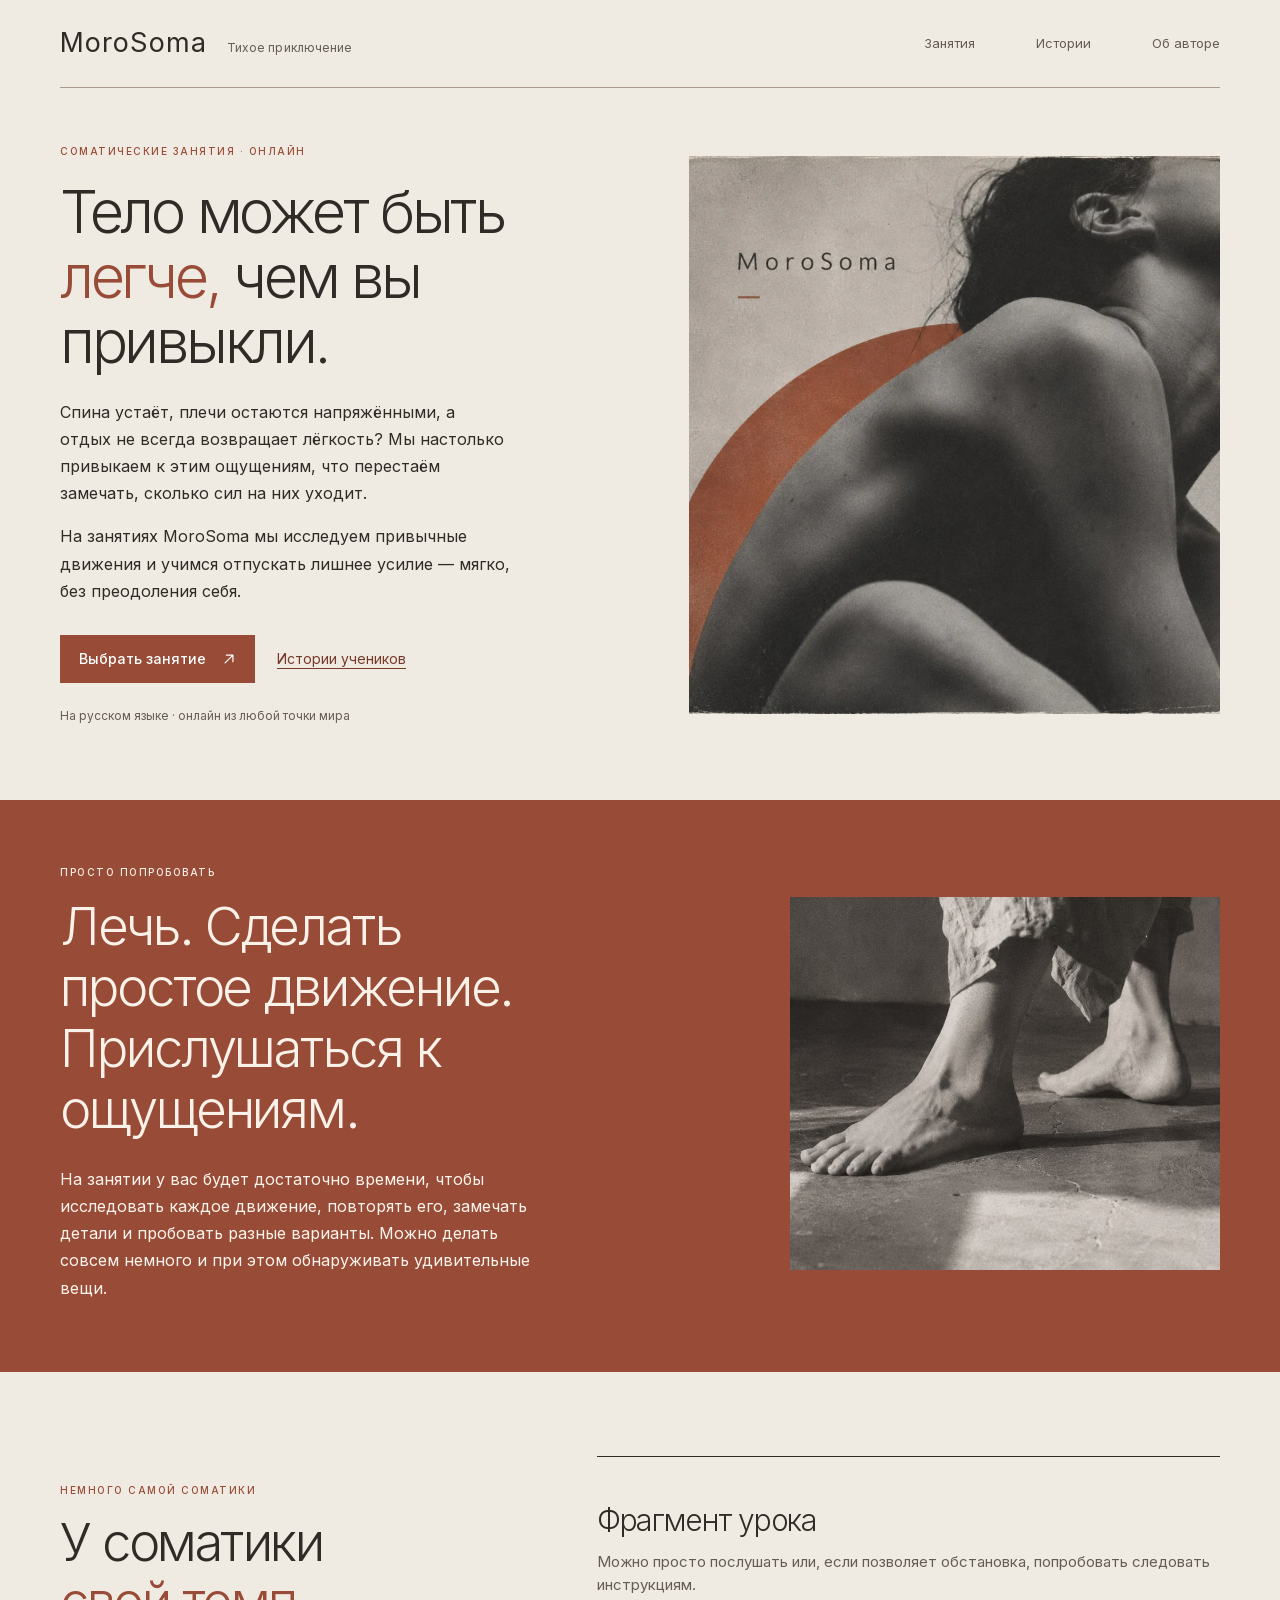
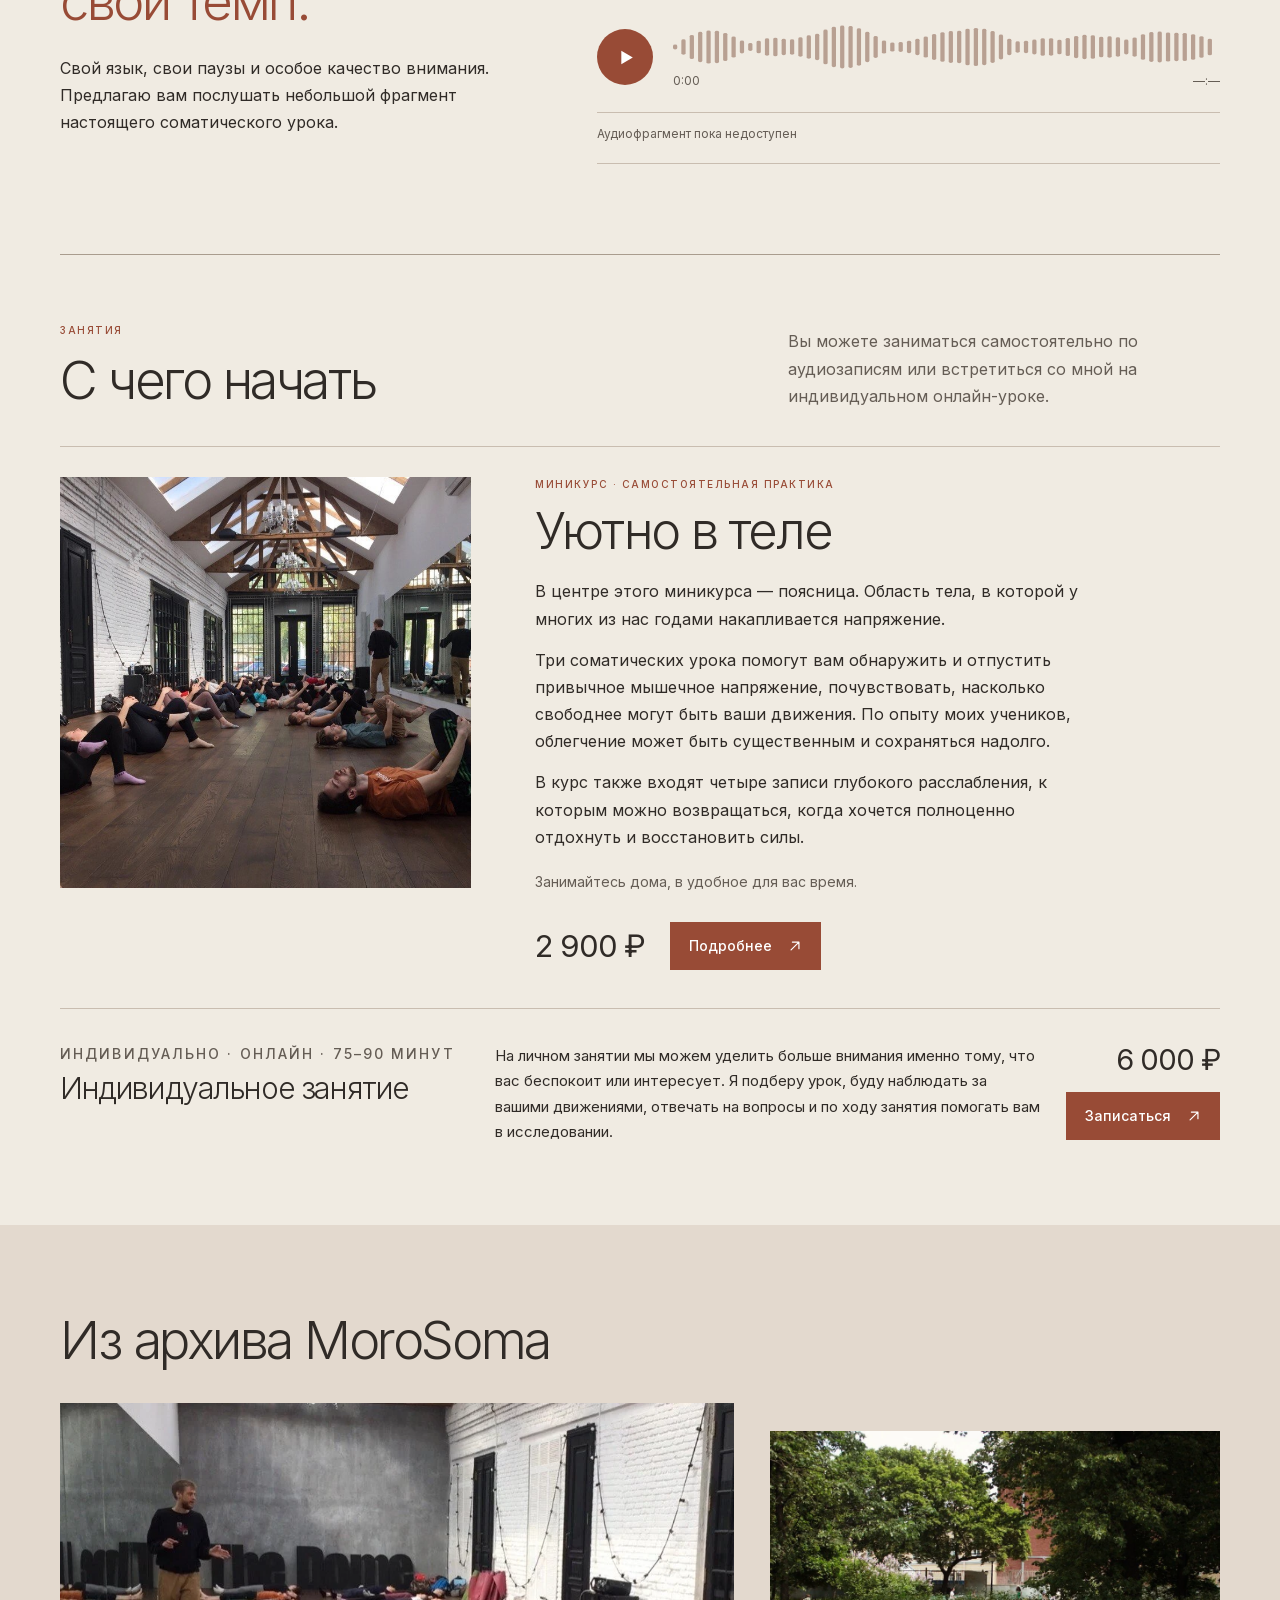
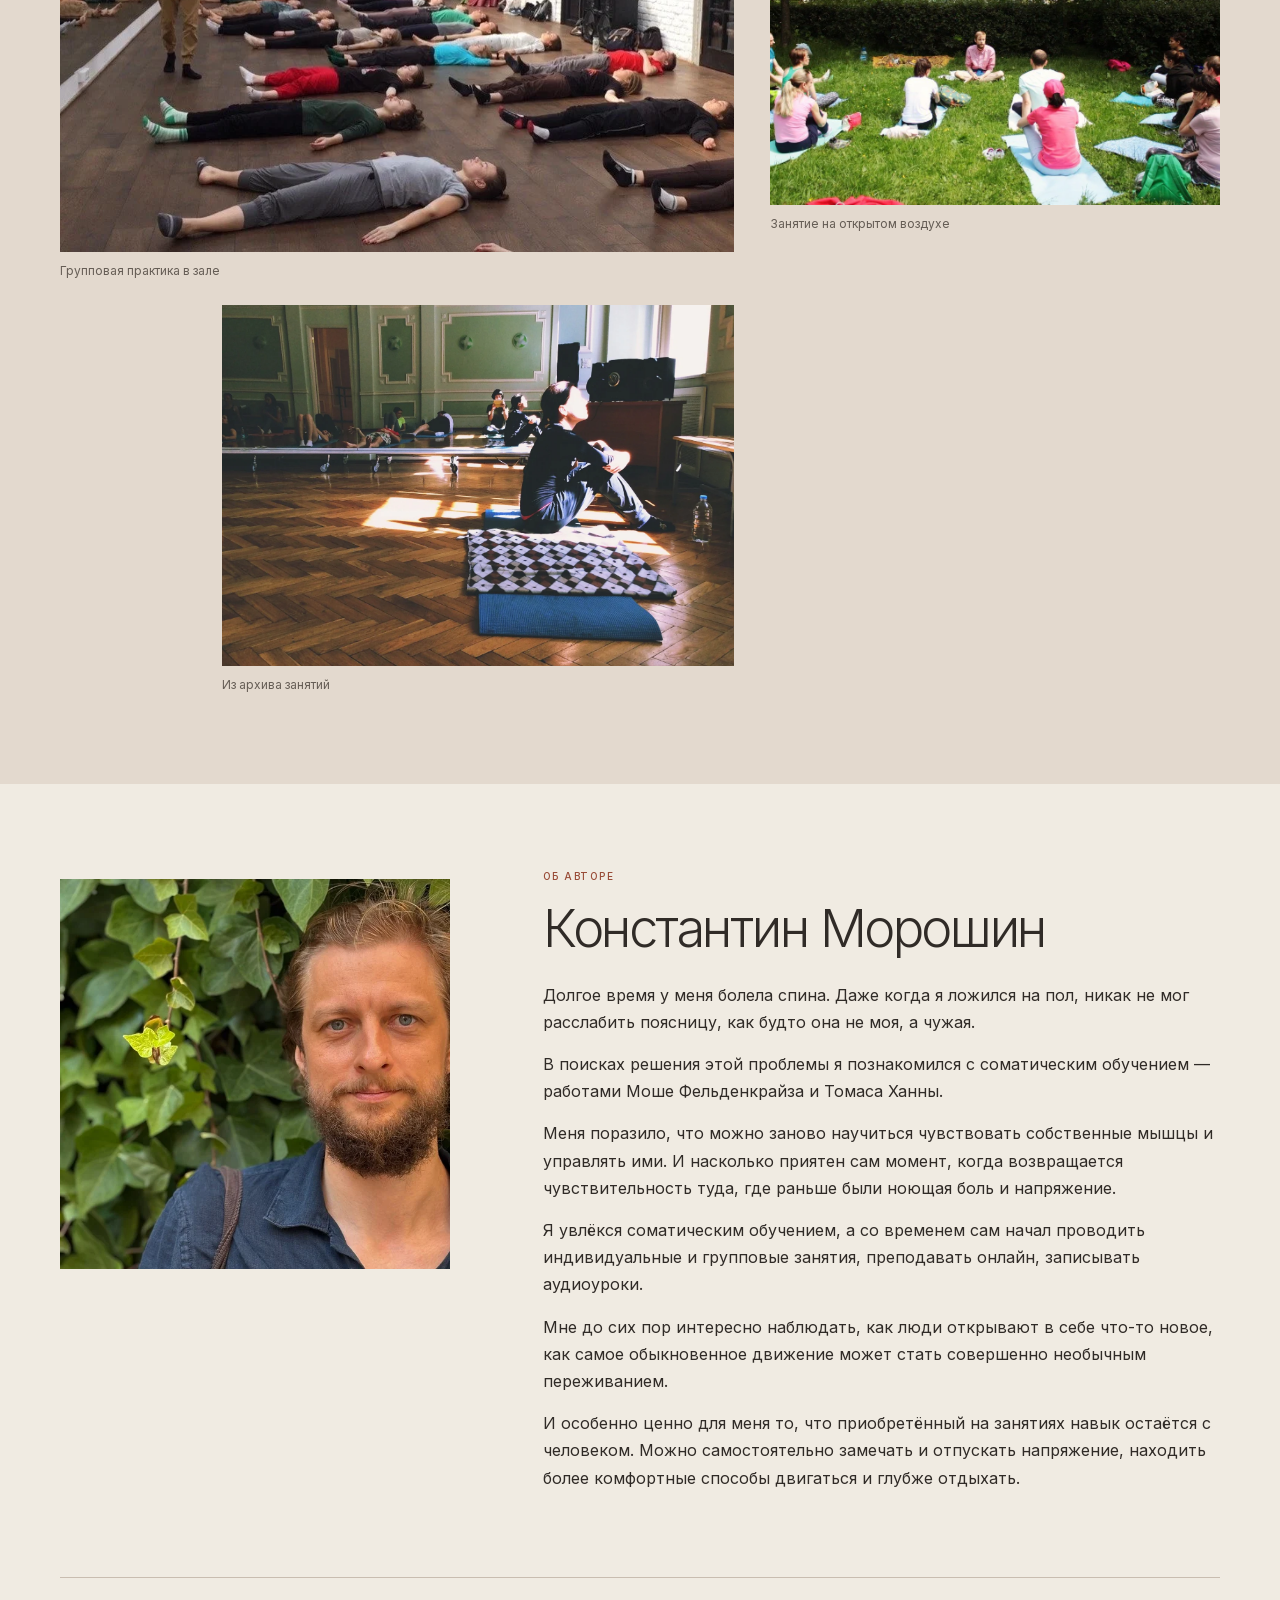
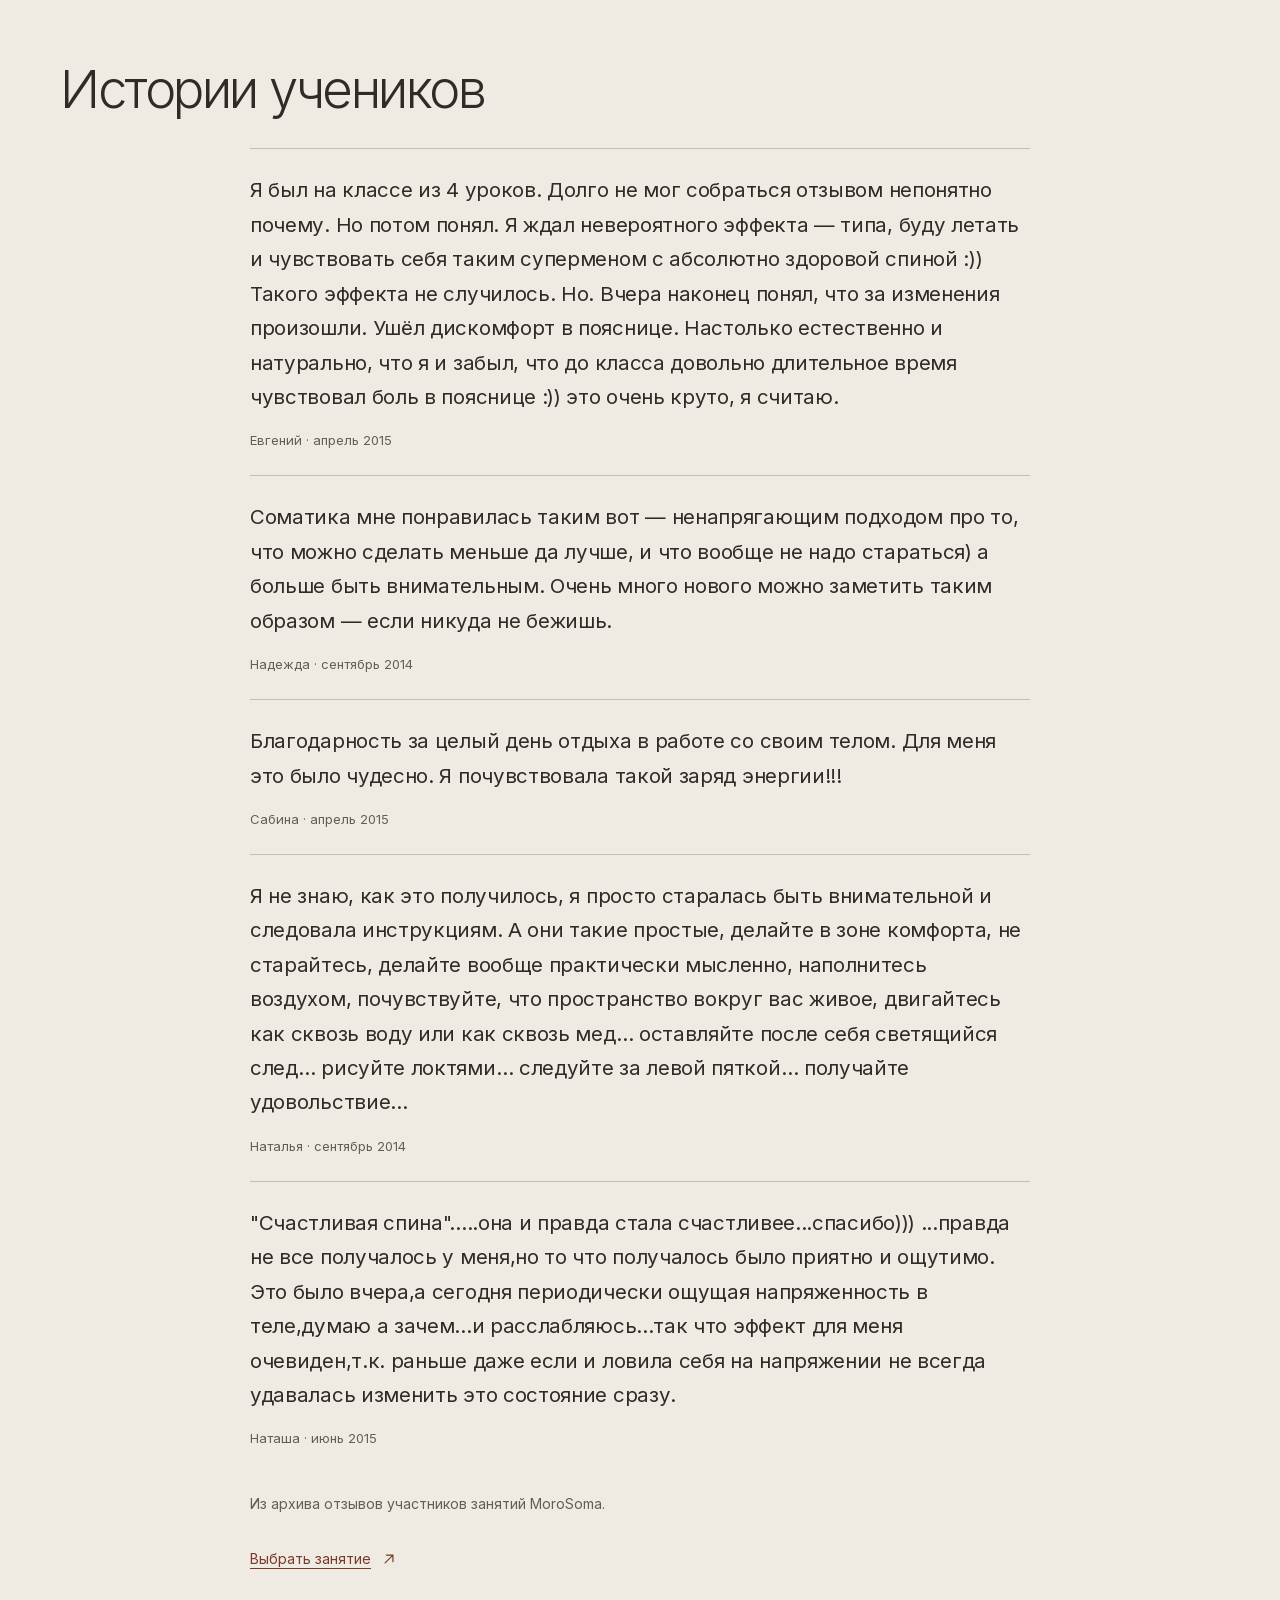
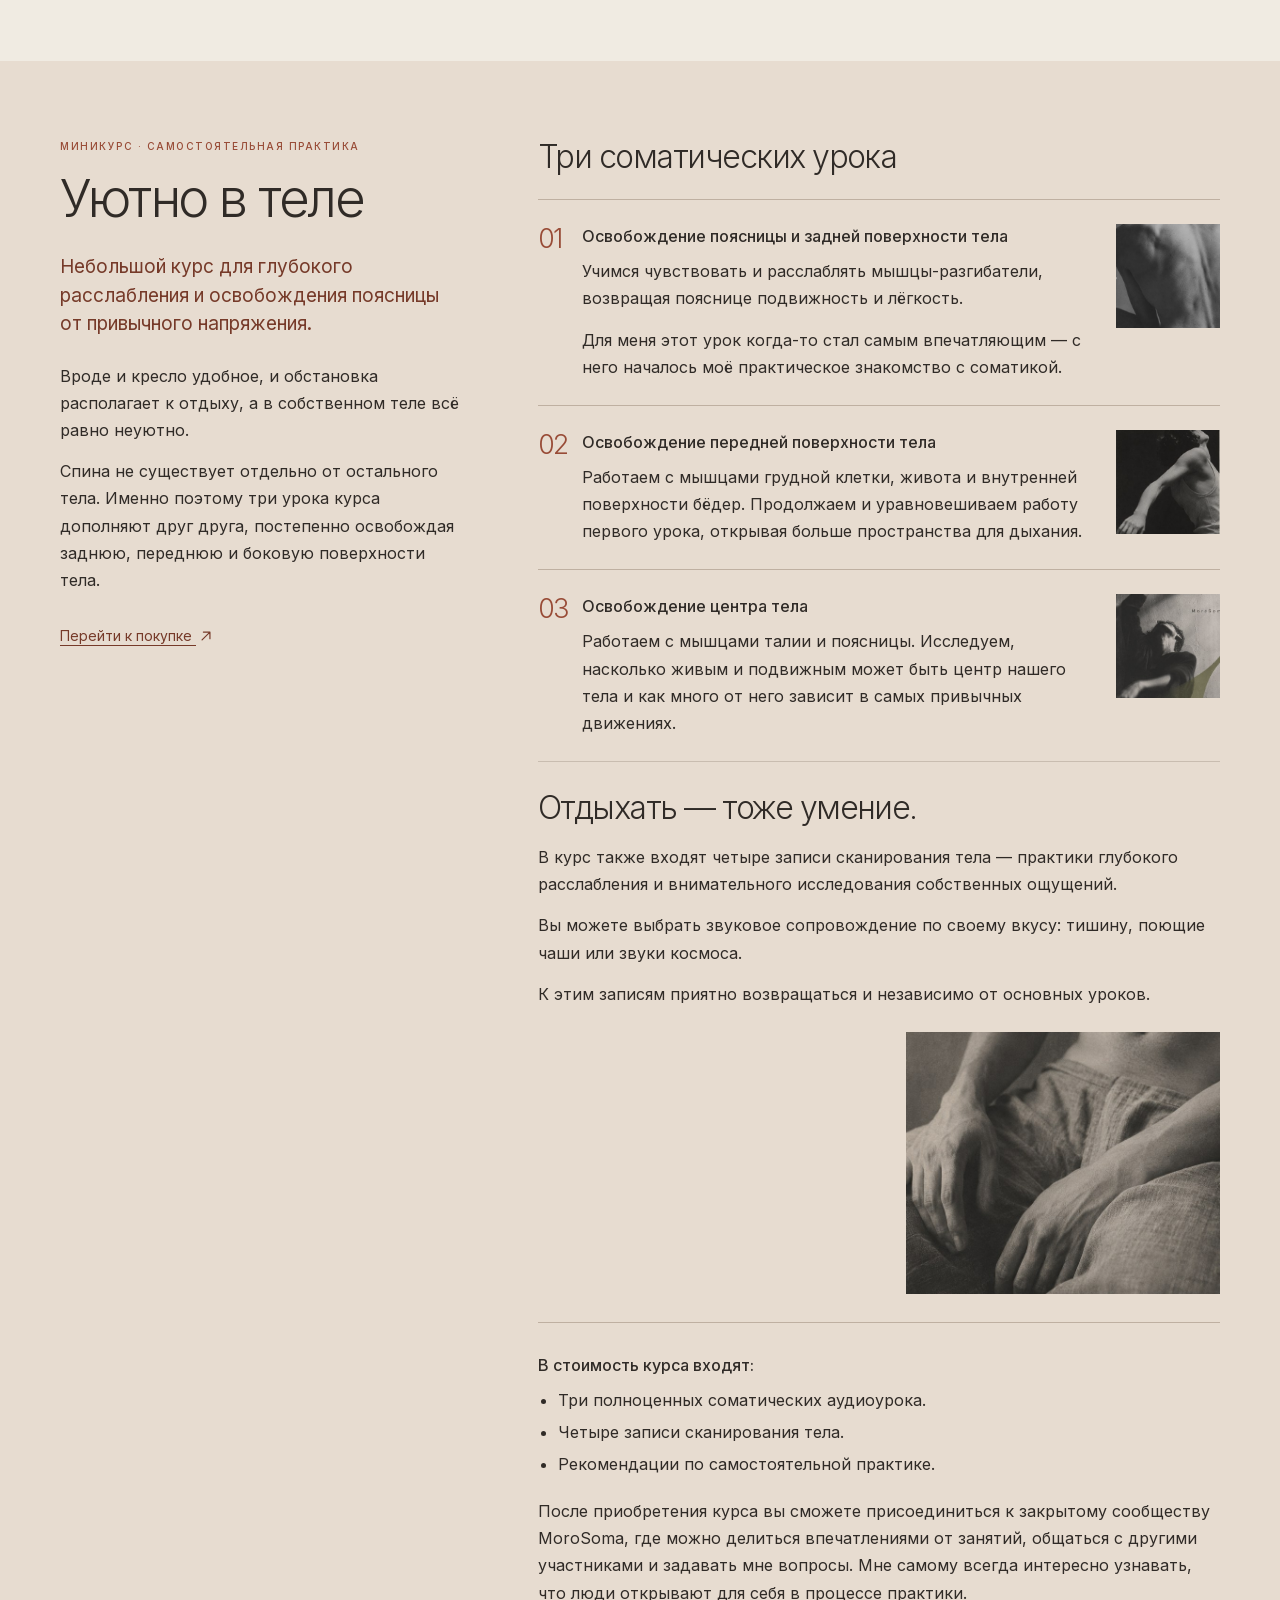
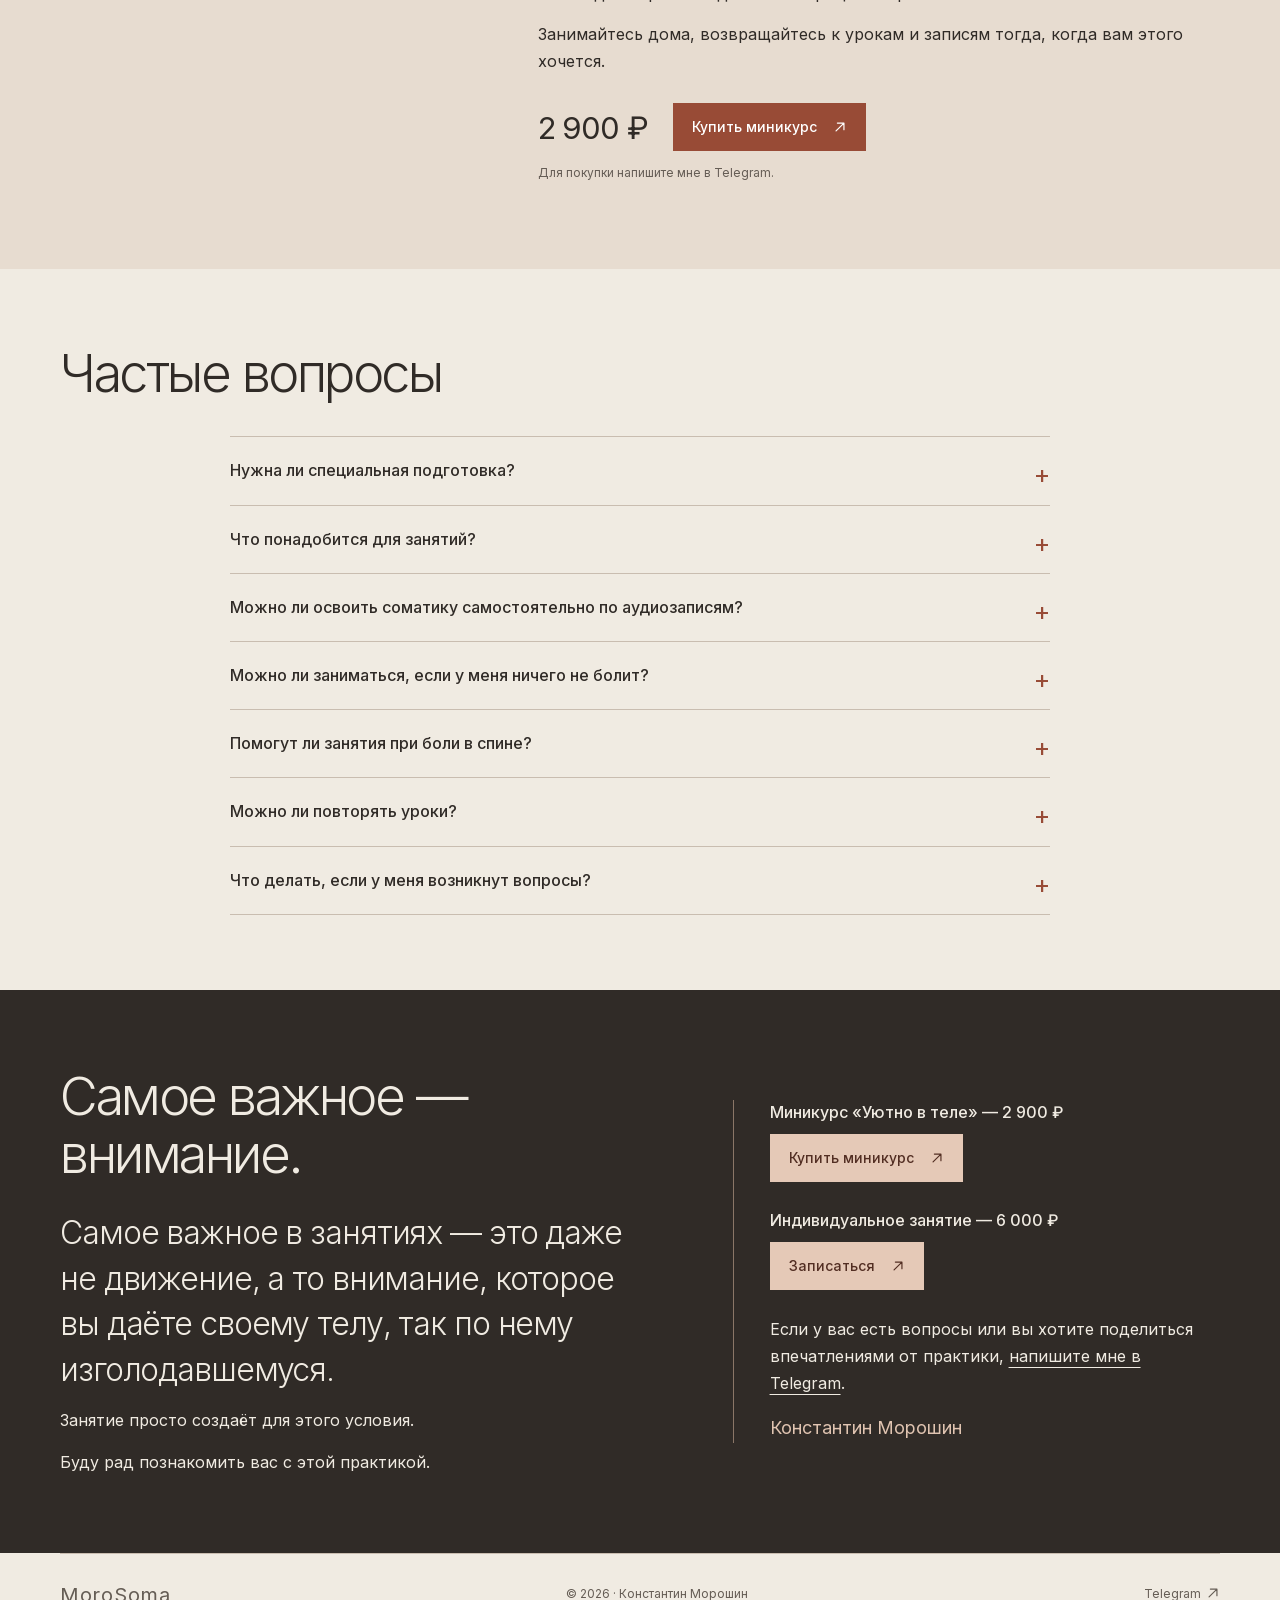
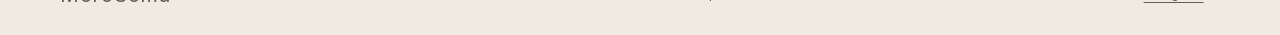
==== commit 216e1c6e: "Revise the audio preview copy" ====
--- a/index.html
+++ b/index.html
@@ -134,22 +134,17 @@
       <section class="shell sample" id="sample">
         <div>
           <p class="eyebrow">Немного самой соматики</p>
-          <h2>Лучше один раз<br /><em>почувствовать.</em></h2>
+          <h2>У соматики <br /><em>свой темп.</em></h2>
           <p class="intro">
-            У соматических занятий свой темп, свой язык и особое качество
-            внимания. Несколько минут настоящего урока раскрывают больше, чем
-            длинные объяснения.
+            Свой язык, свои паузы и особое качество внимания. Предлагаю вам
+            послушать небольшой фрагмент настоящего соматического урока.
           </p>
         </div>
         <div class="player">
-          <div class="player-top">
-            <span class="eyebrow">Фрагмент урока</span>
-          </div>
-          <h3>Попробуйте вместе со мной.</h3>
+          <h3>Фрагмент урока</h3>
           <p>
-            Найдите место, где вам будет удобно лежать. Послушайте мой голос и
-            попробуйте следовать инструкциям, уделяя внимание собственным
-            ощущениям.
+            Можно просто послушать или, если позволяет обстановка, попробовать
+            следовать инструкциям.
           </p>
           <div class="controls">
             <button
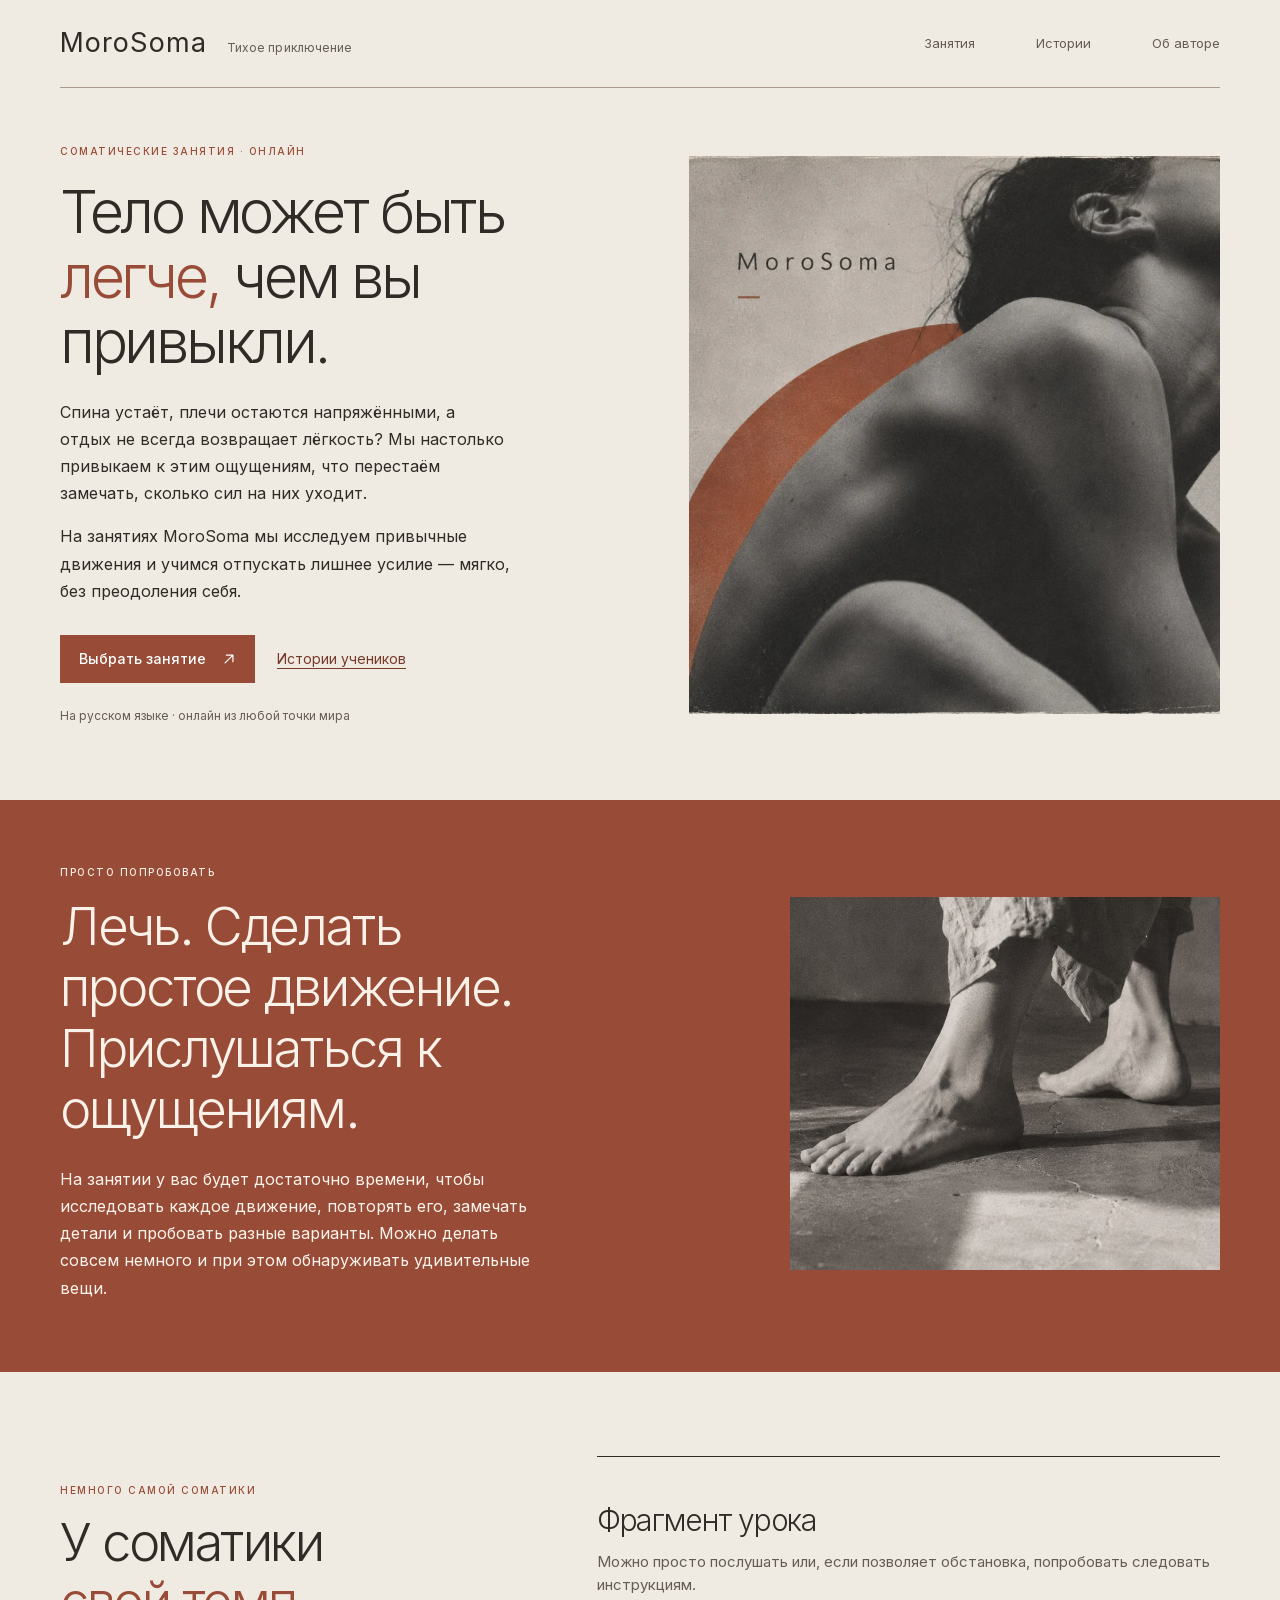
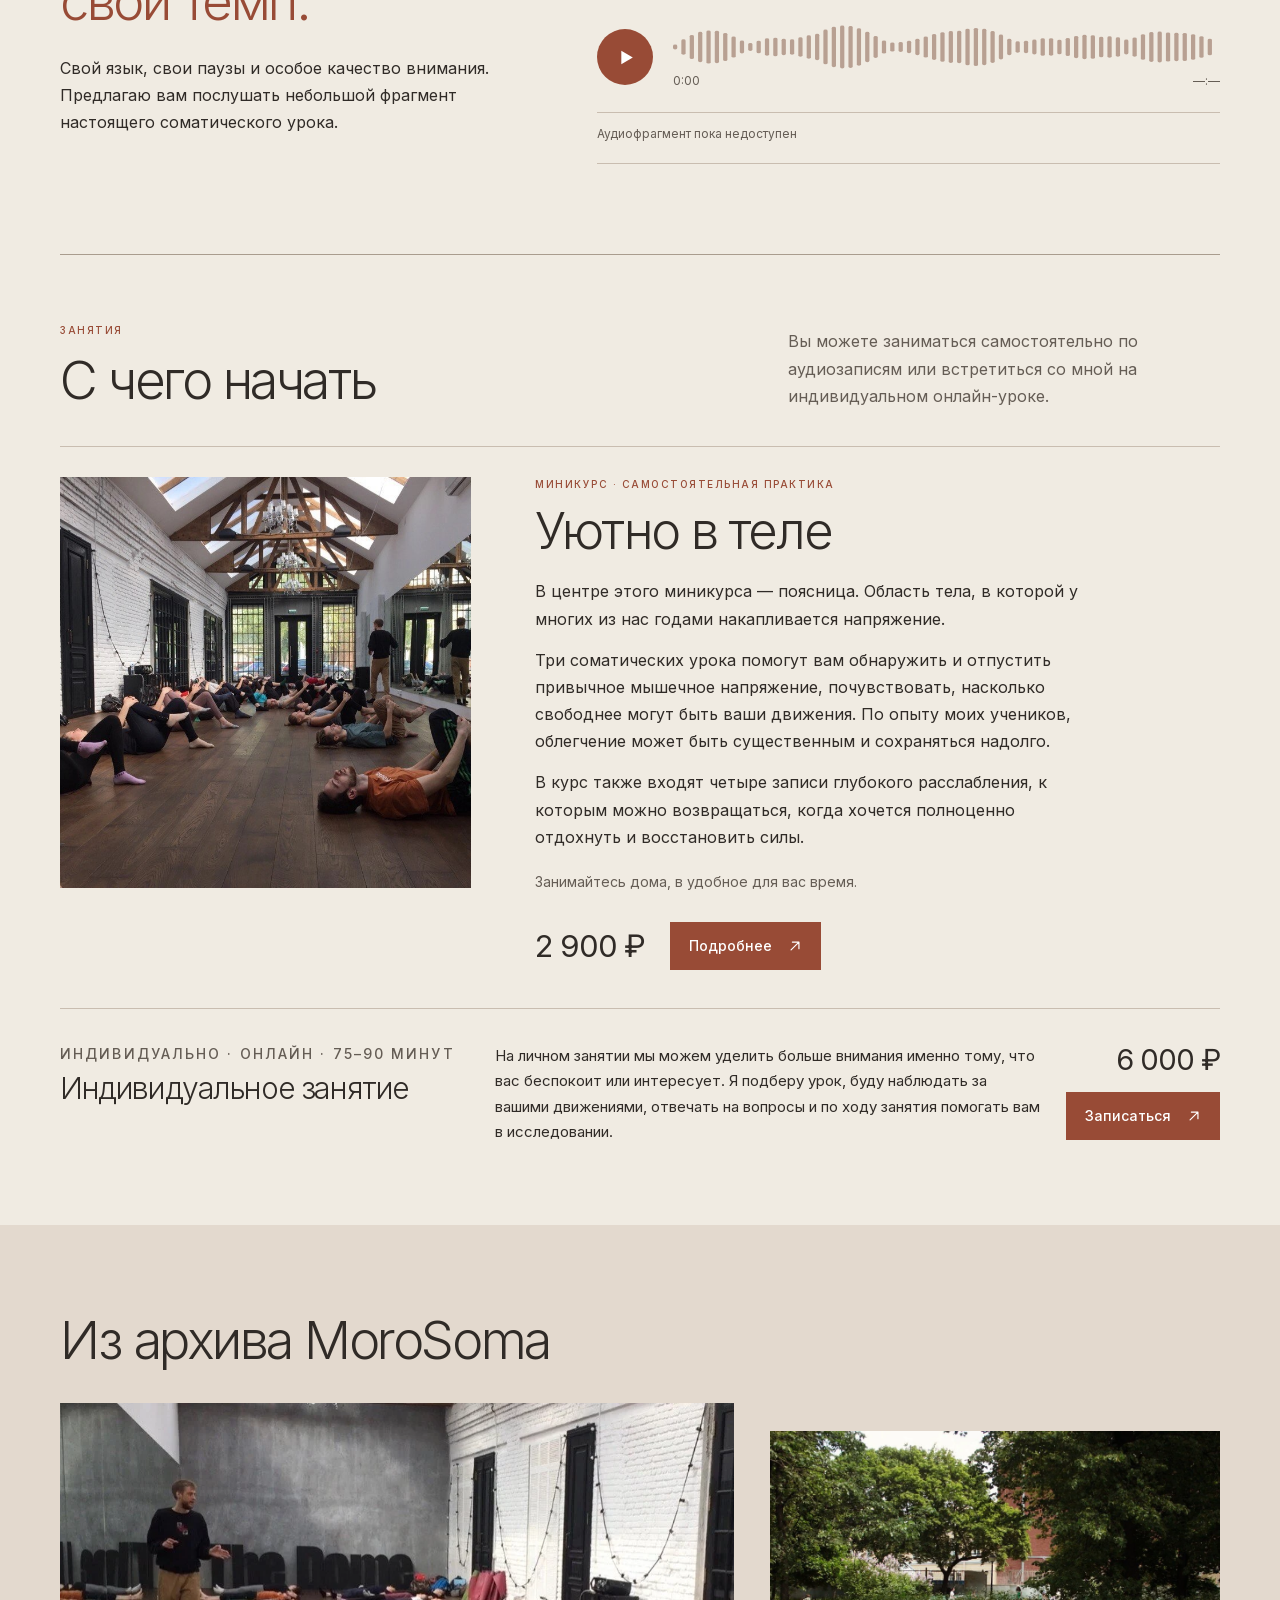
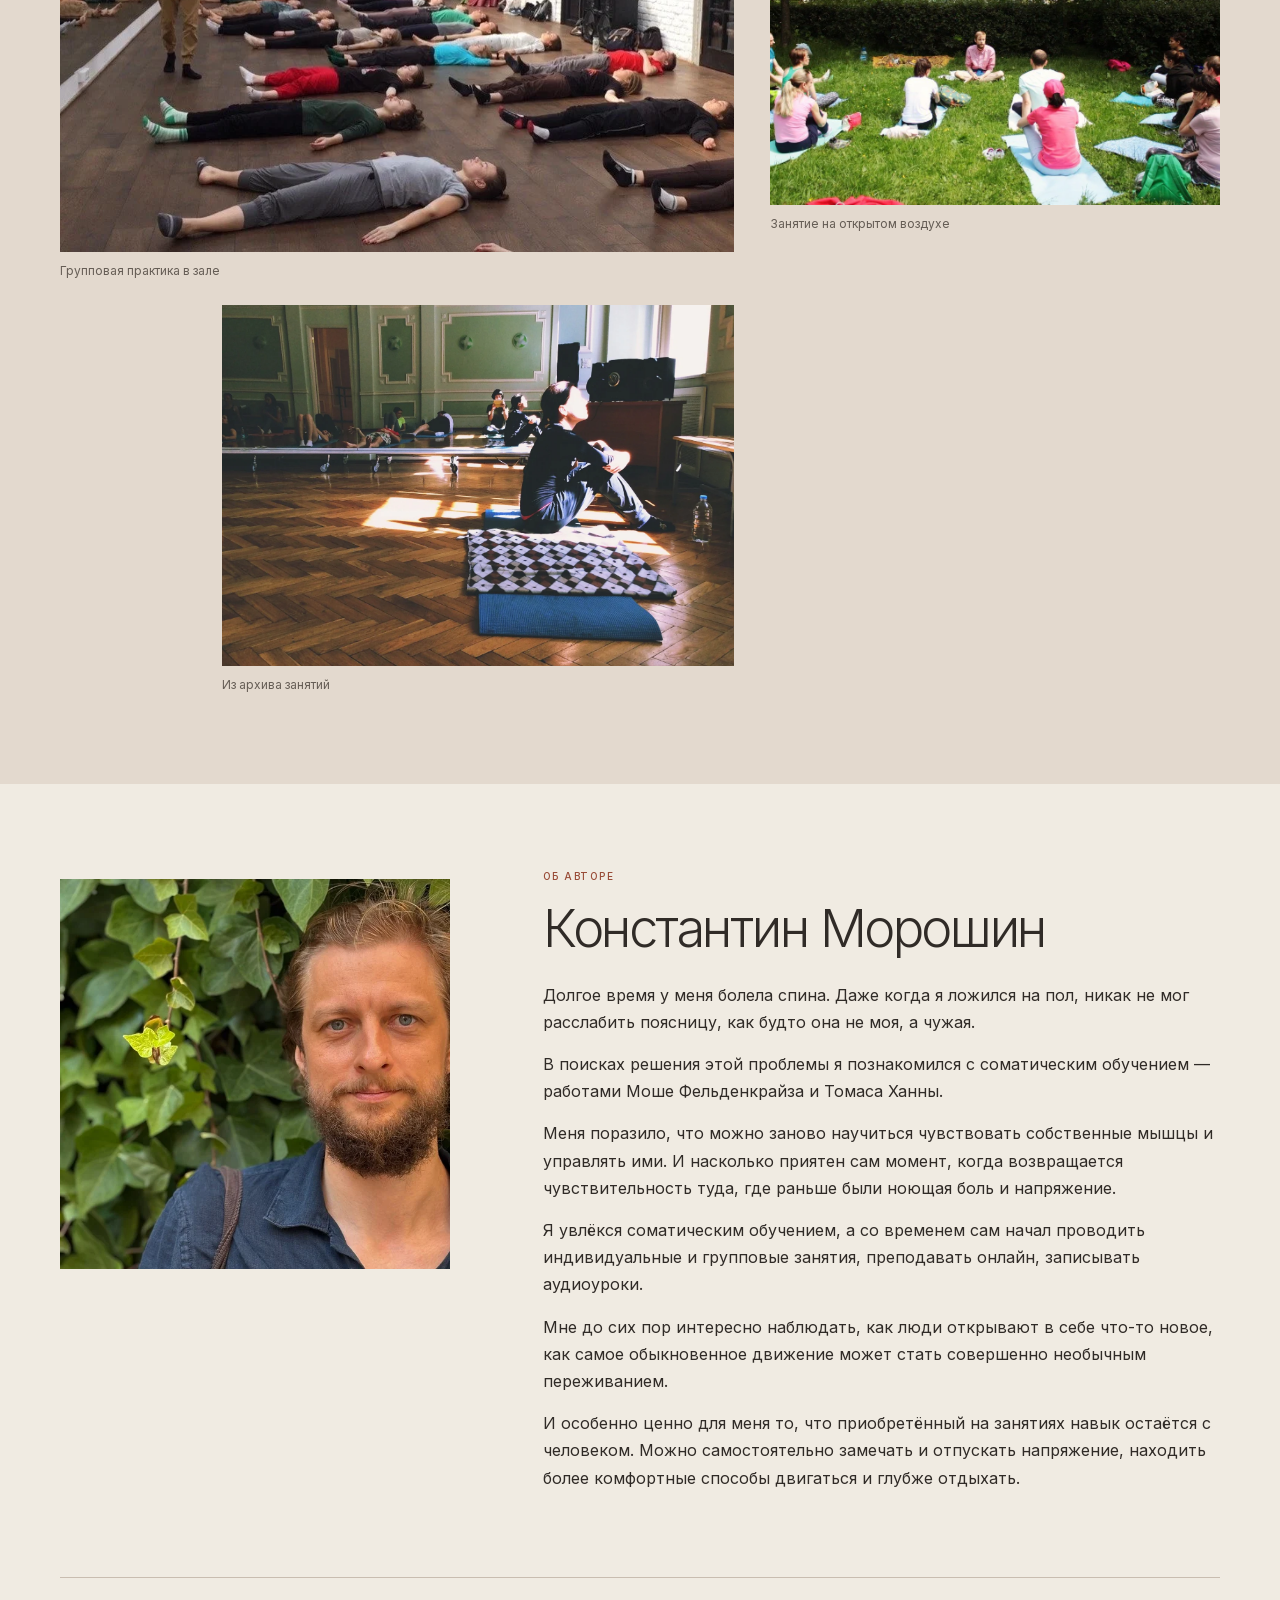
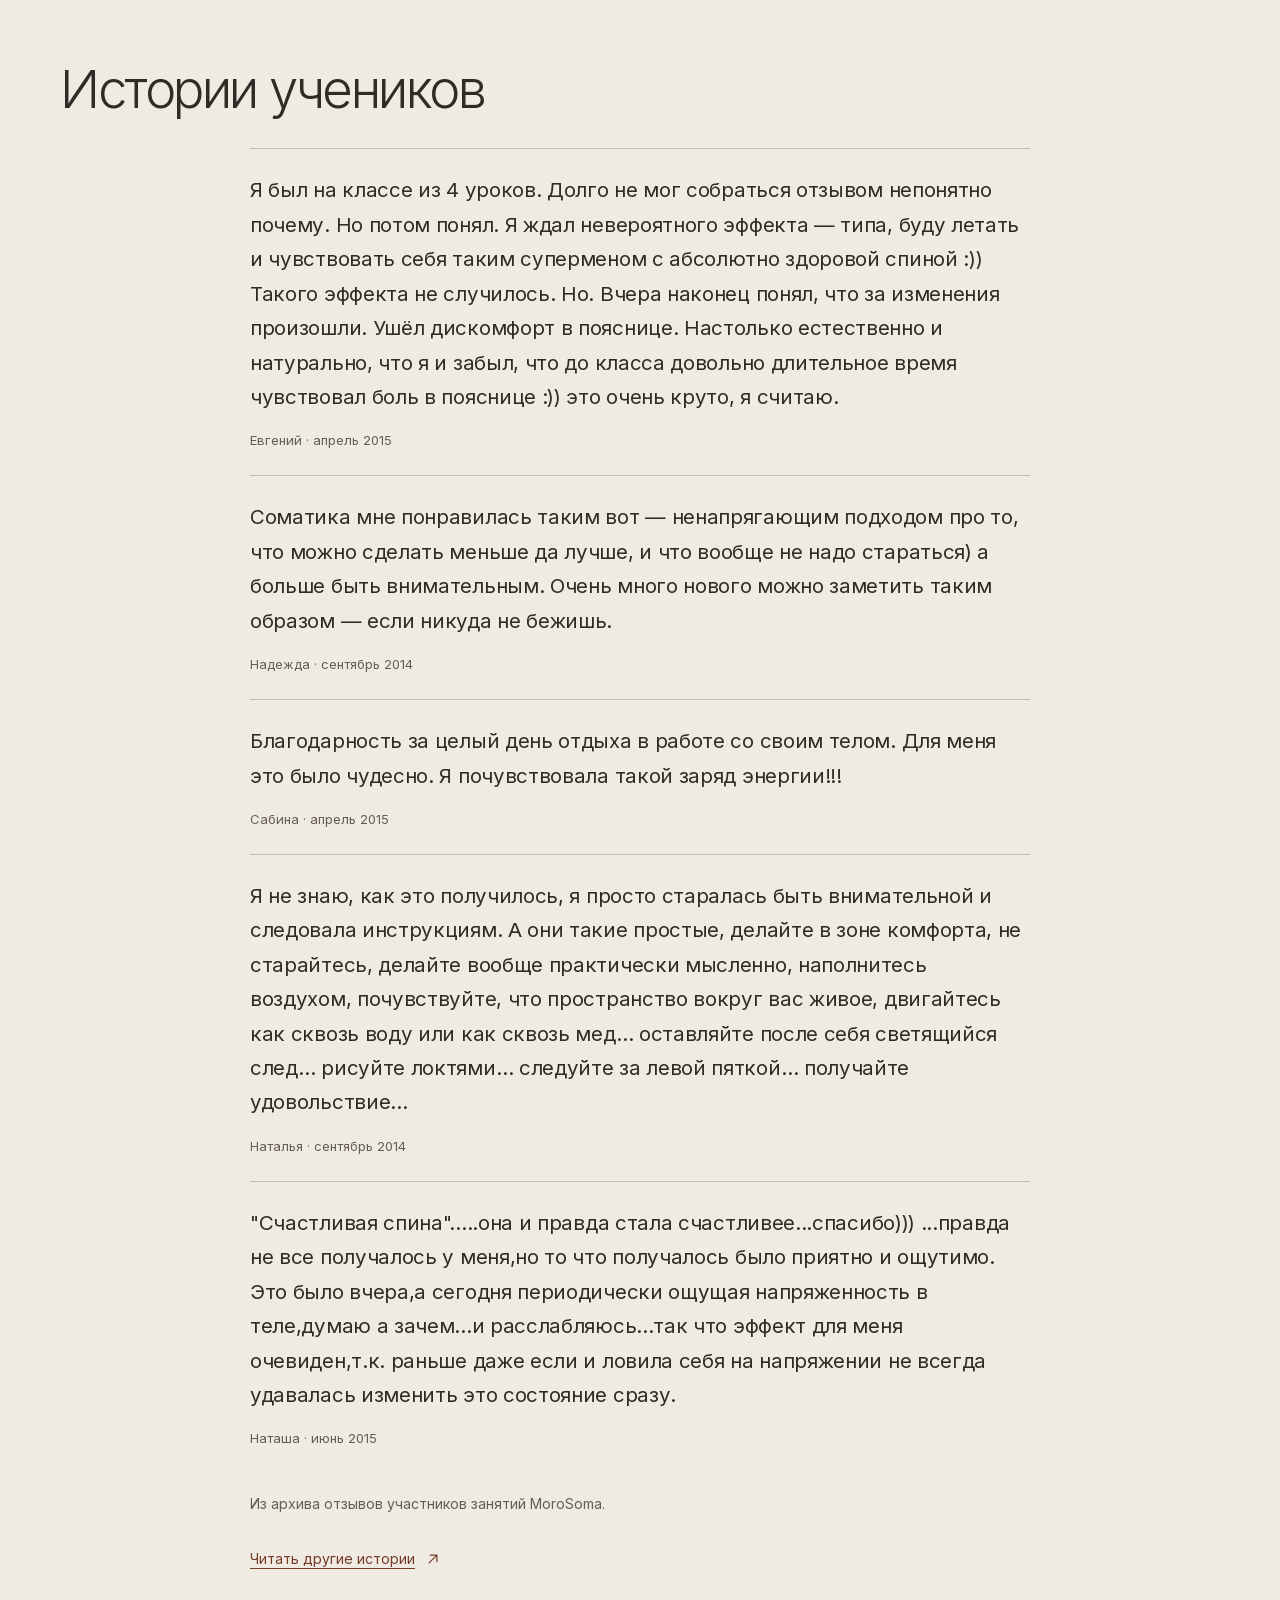
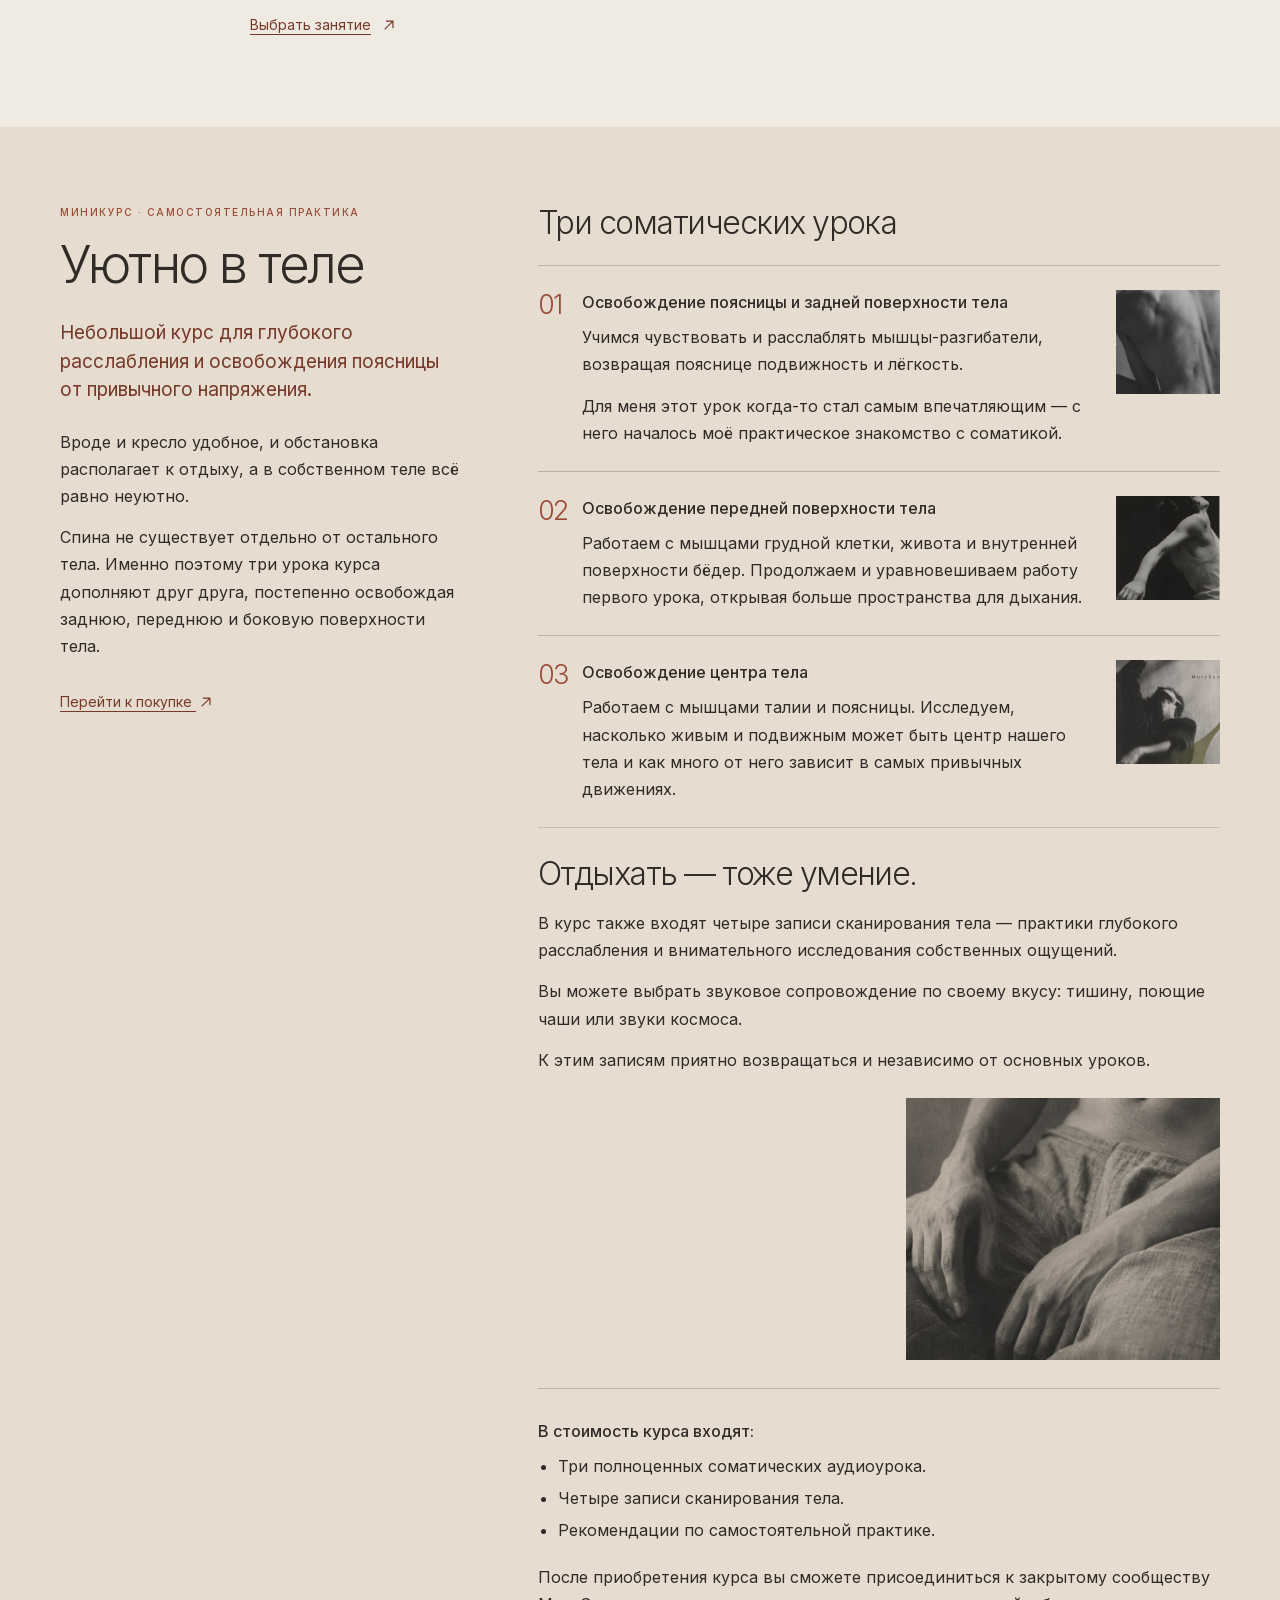
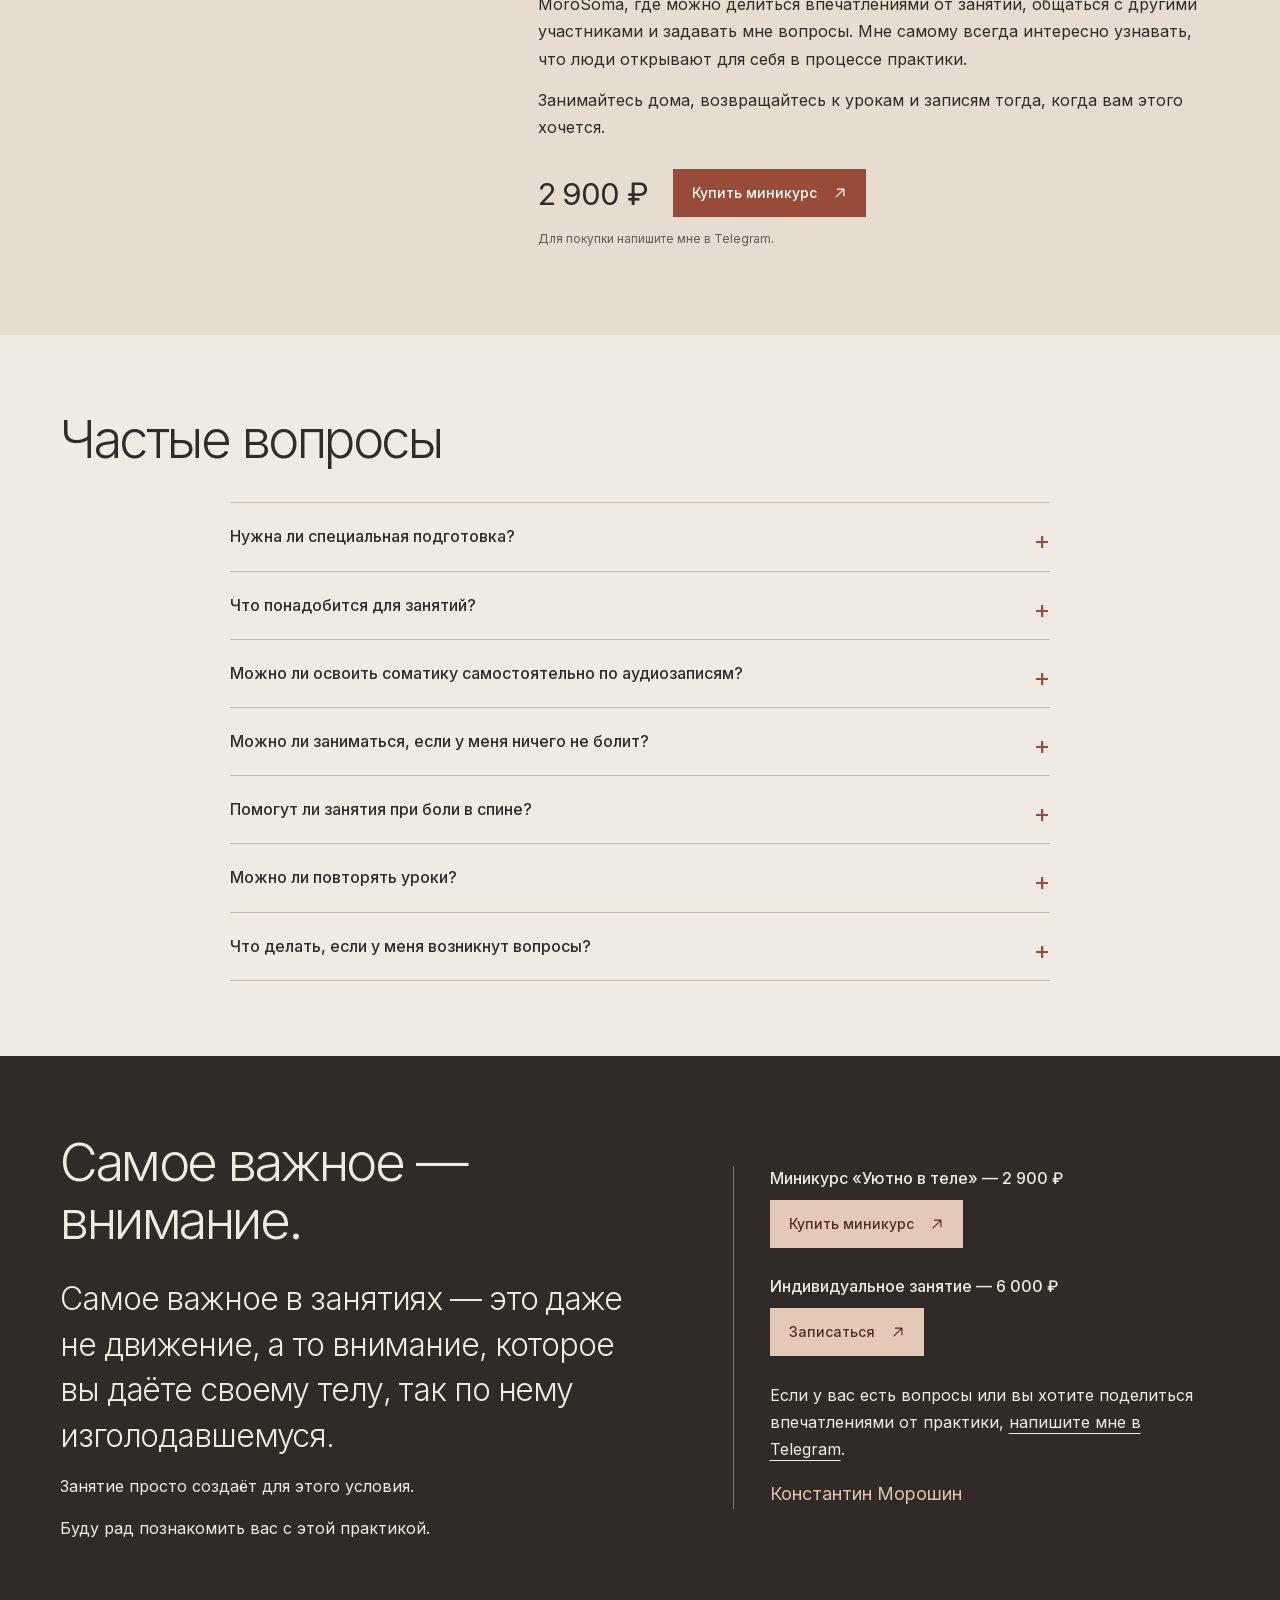
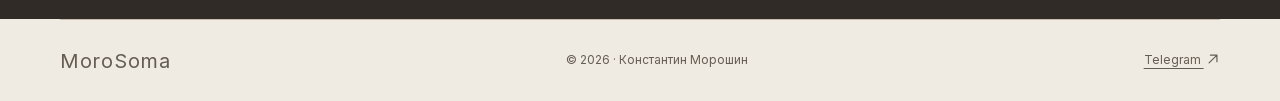
==== commit 69e035c4: "Publish student stories" ====
--- a/index.html
+++ b/index.html
@@ -970,6 +970,27 @@
           Из архива отзывов участников занятий MoroSoma.
         </p>
         <div class="story-next">
+          <a class="textlink" href="stories/"
+            >Читать другие истории
+            <svg
+              class="link-arrow"
+              width="14"
+              height="14"
+              viewBox="0 0 16 16"
+              fill="none"
+              aria-hidden="true"
+              focusable="false"
+            >
+              <path
+                d="M3.5 12.5 12.5 3.5M5 3.5h7.5V11"
+                stroke="currentColor"
+                stroke-width="1.35"
+                stroke-linecap="round"
+                stroke-linejoin="round"
+              /></svg
+          ></a>
+        </div>
+        <div class="story-next">
           <a class="textlink" href="#formats"
             >Выбрать занятие
             <svg
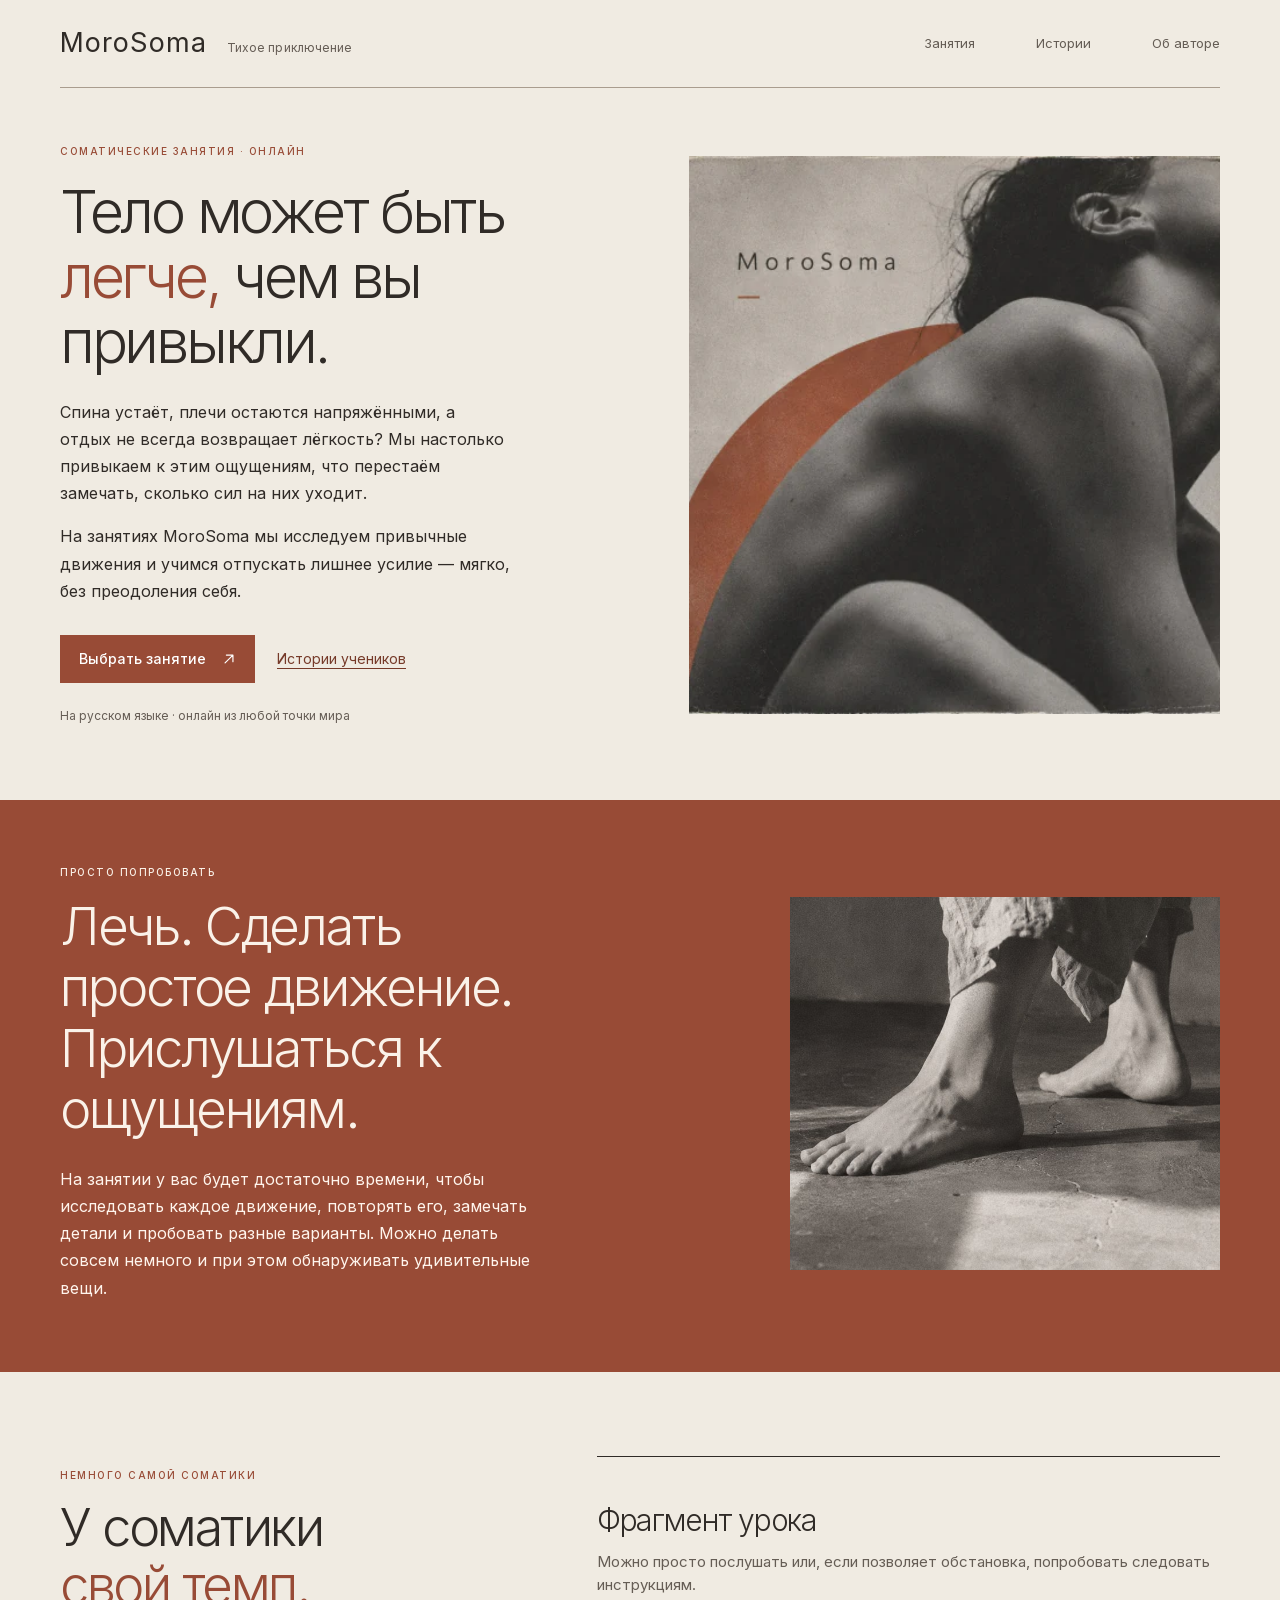
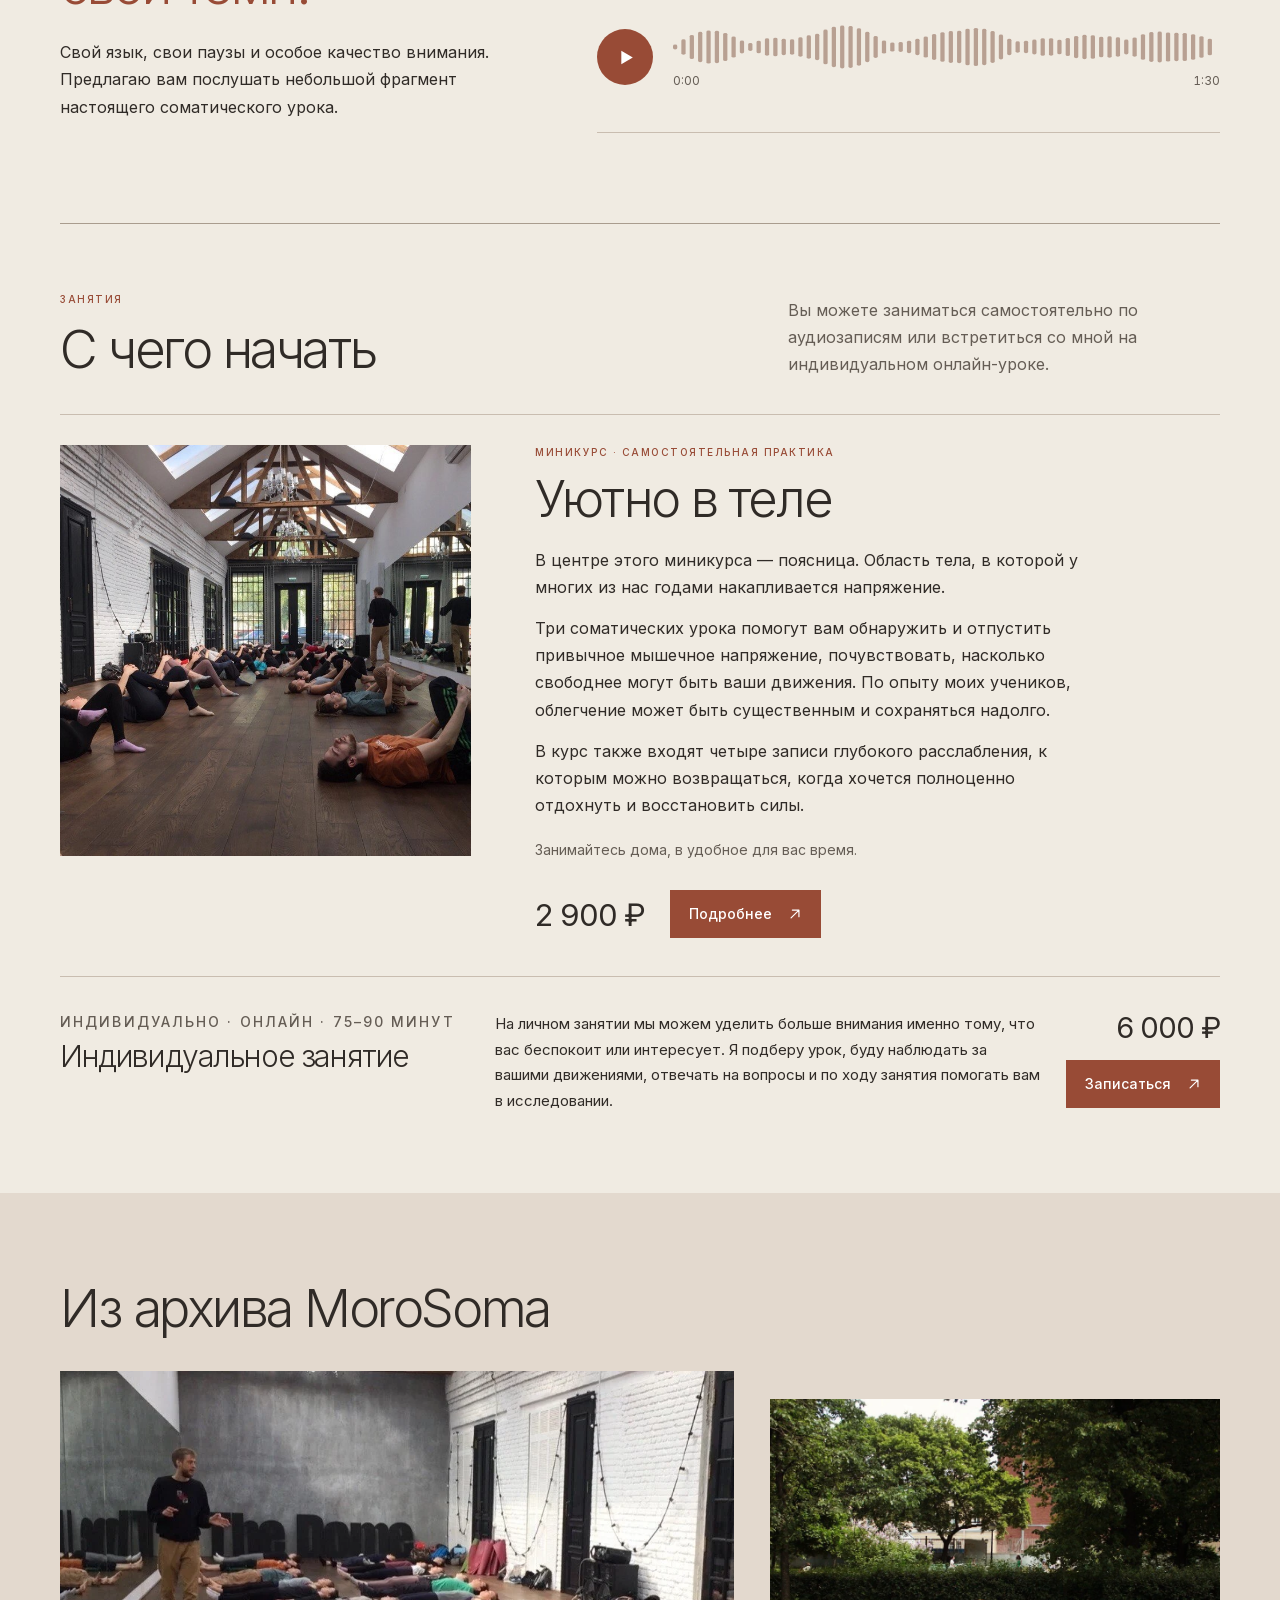
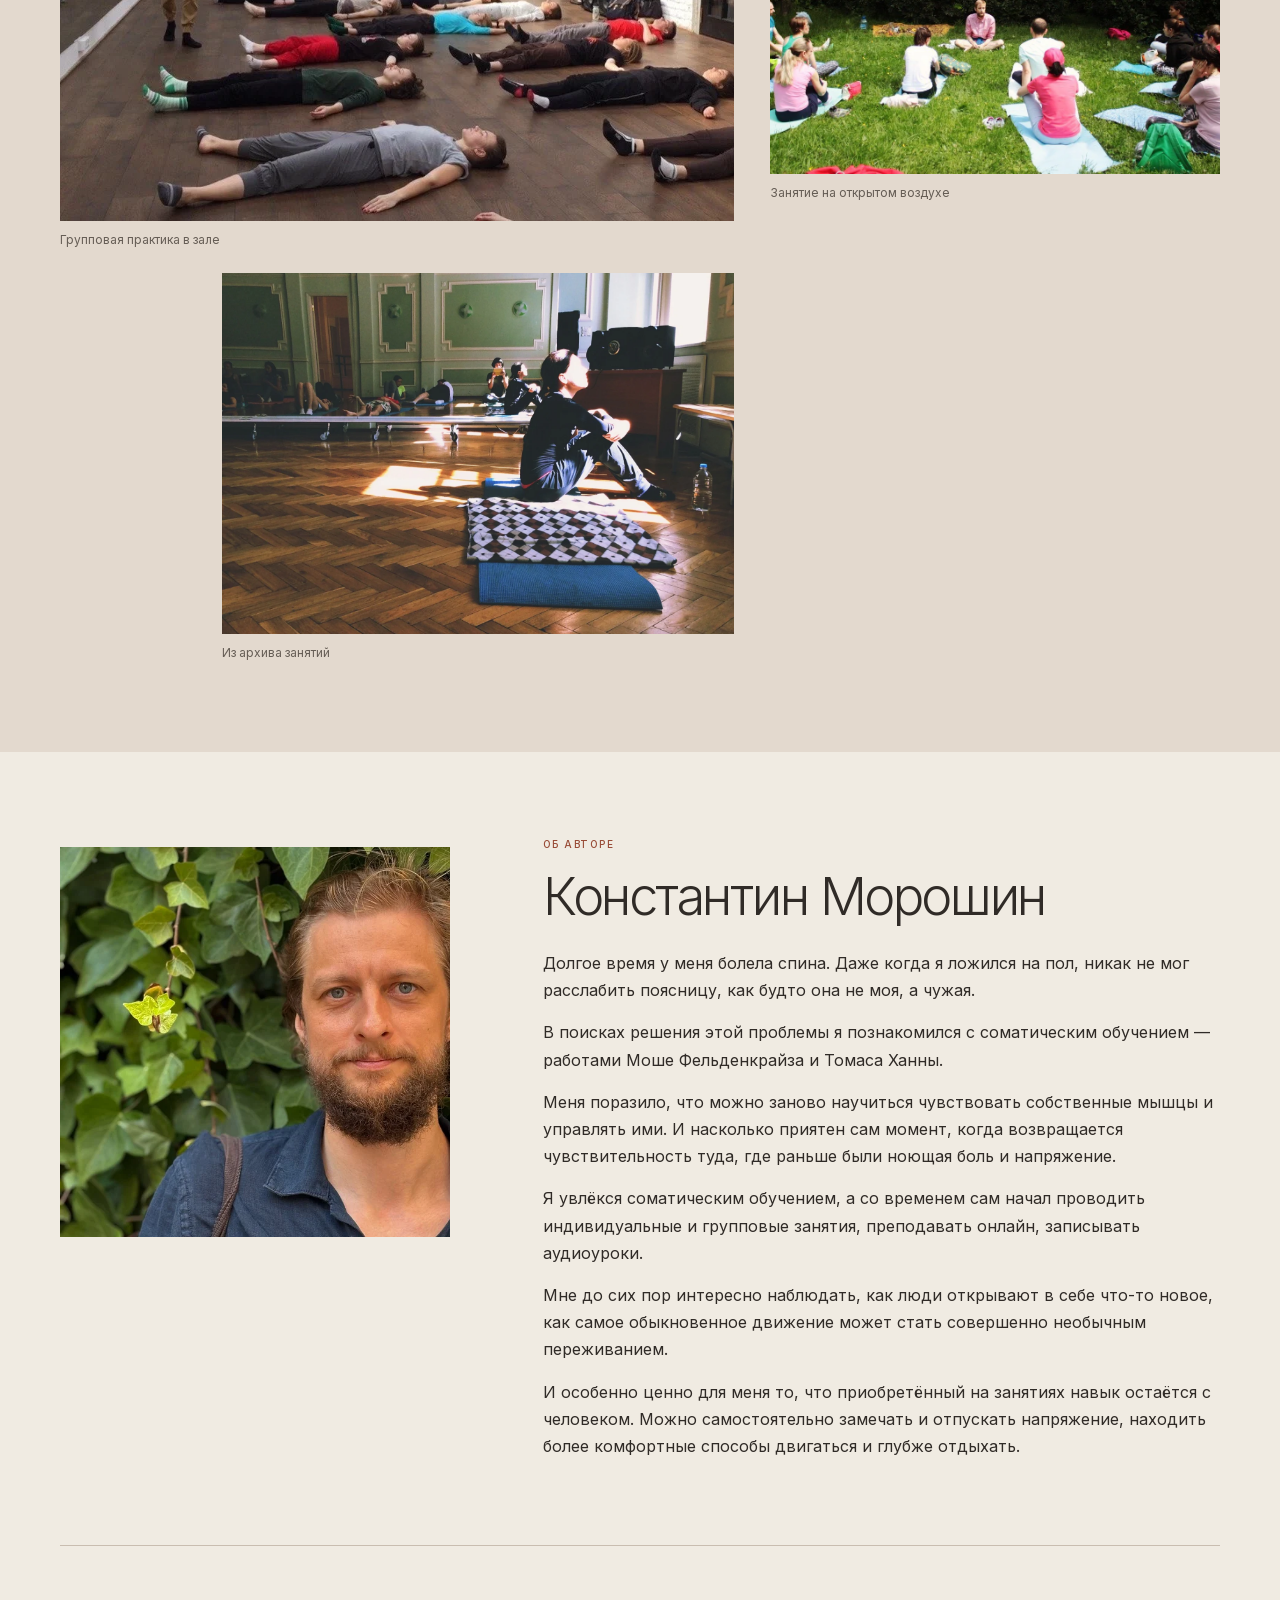
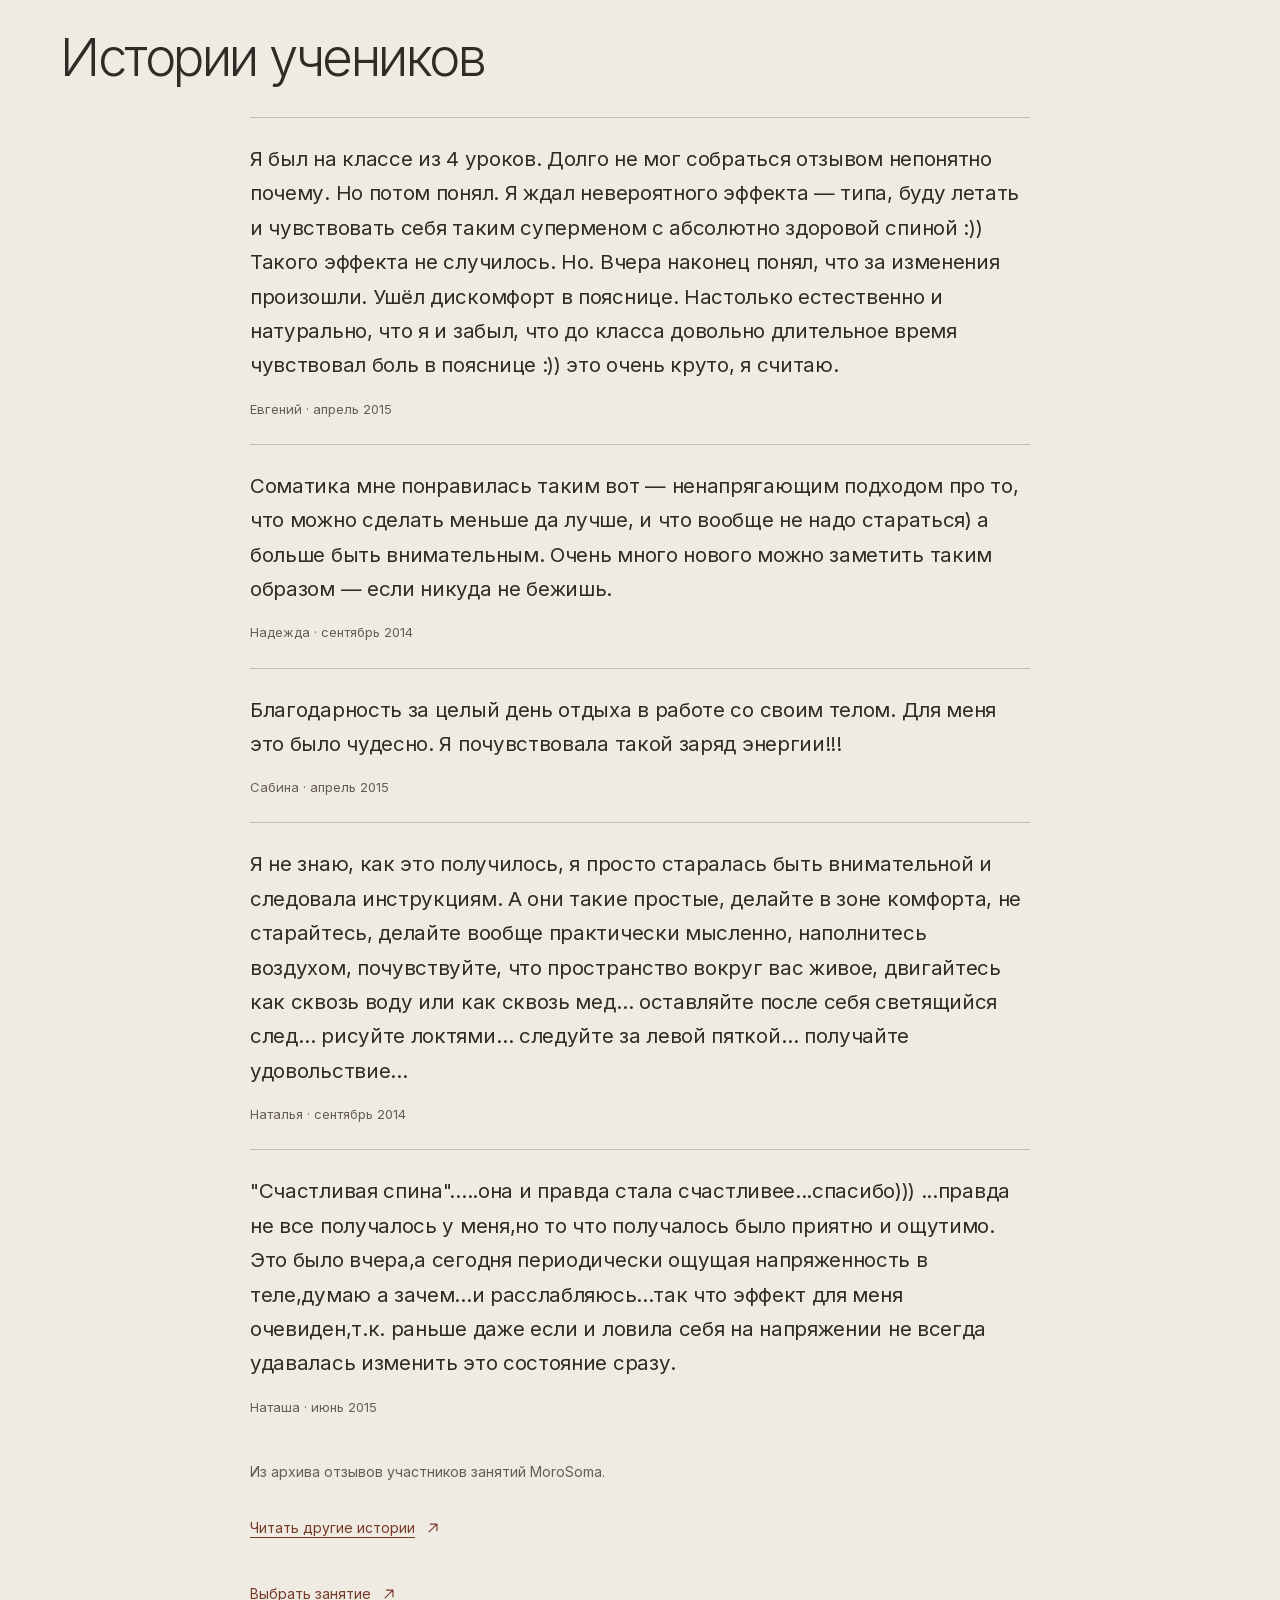
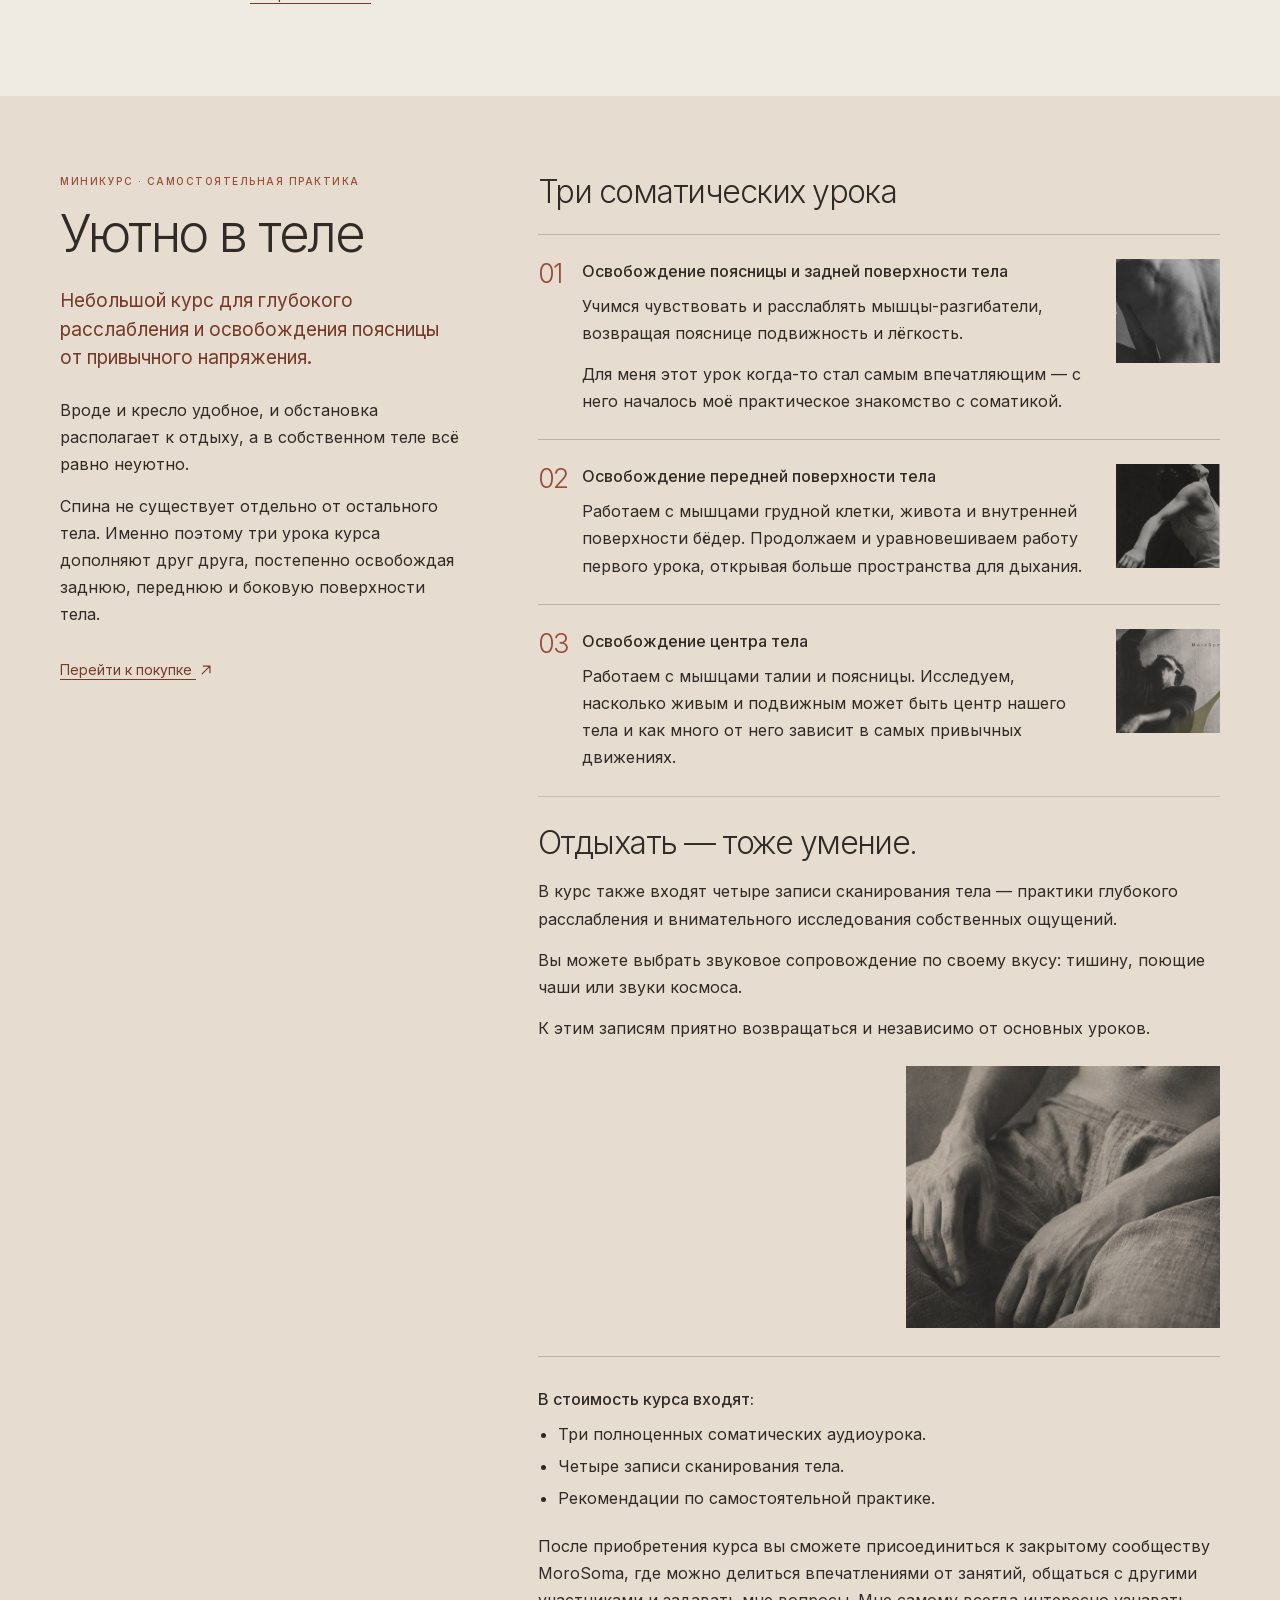
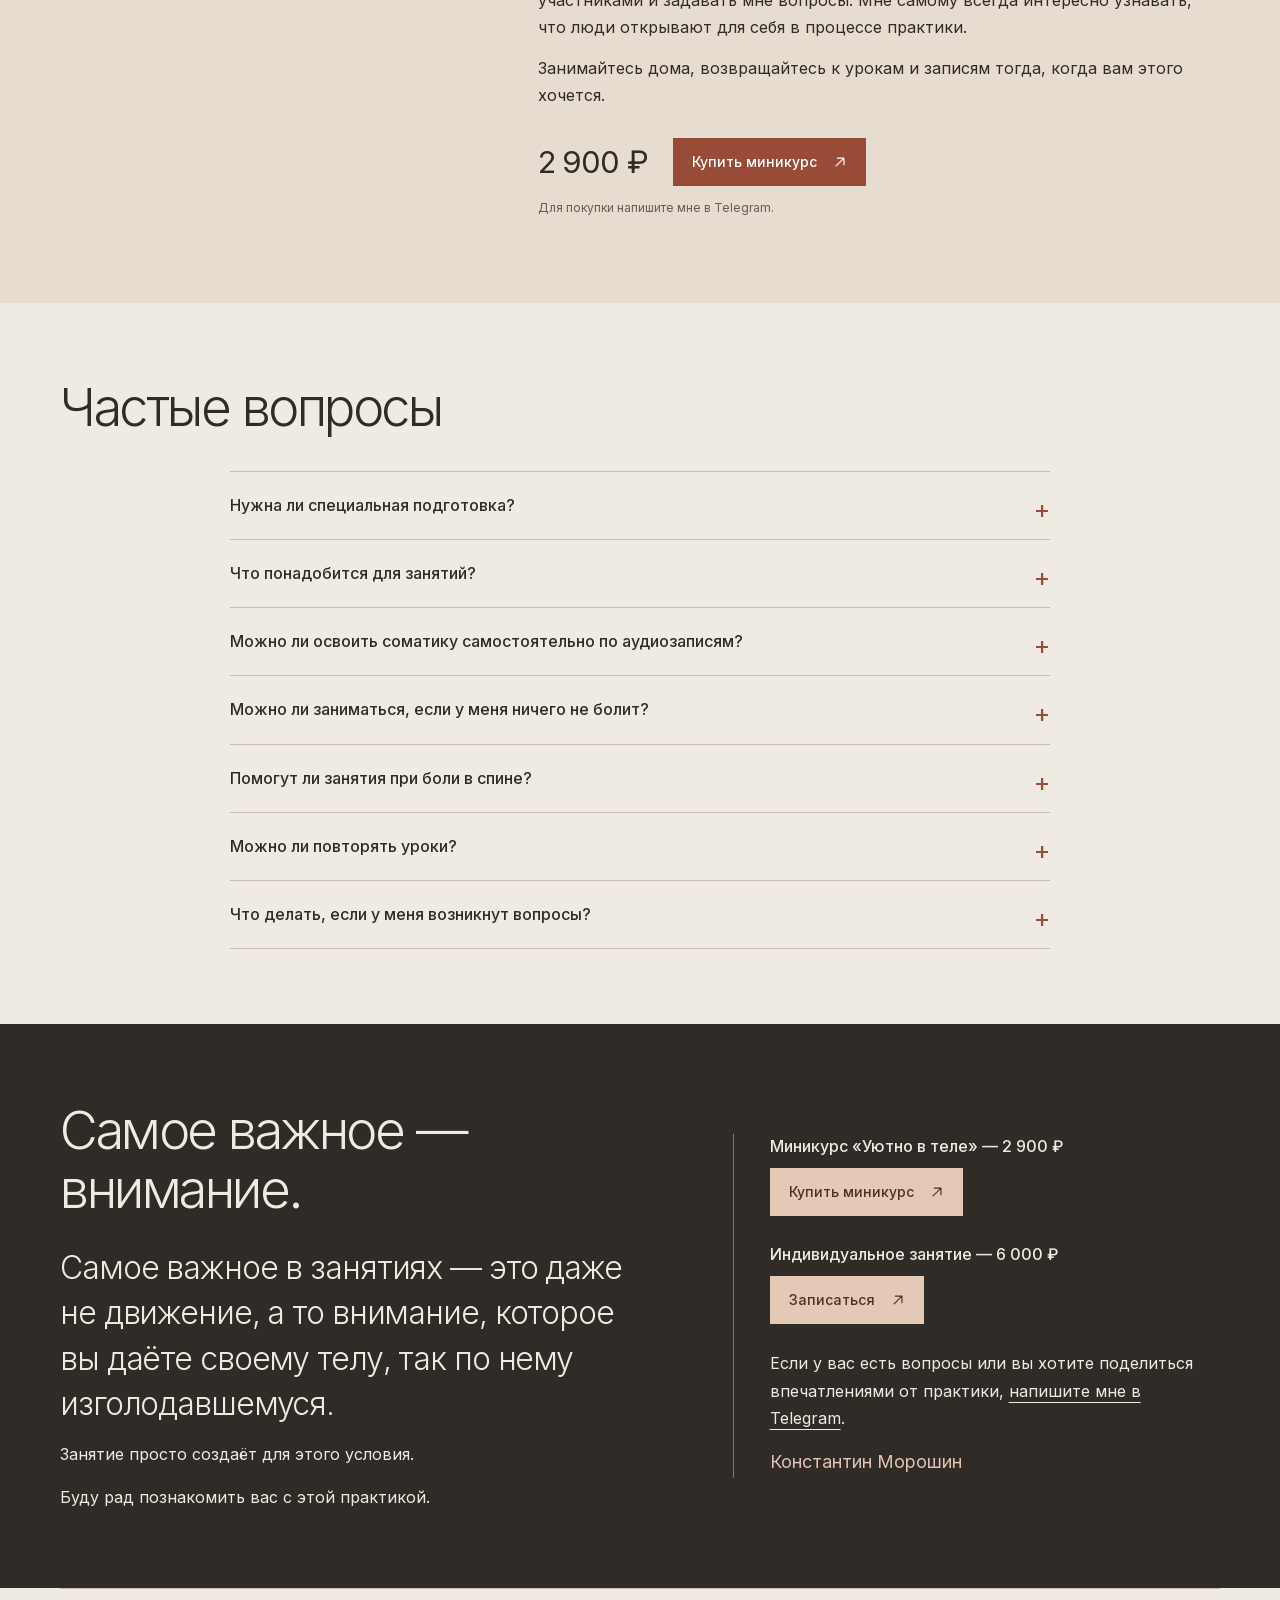
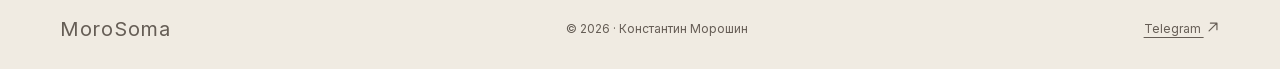
==== commit d5a9e769: "Add the public lesson audio excerpt" ====
--- a/index.html
+++ b/index.html
@@ -719,6 +719,8 @@
             id="audio"
             aria-label="Фрагмент урока"
             preload="metadata"
+            src="assets/audio/preview.mp3"
+            controls
           ></audio>
           <p class="preview-note" id="status" role="status">
             Аудиофрагмент пока недоступен
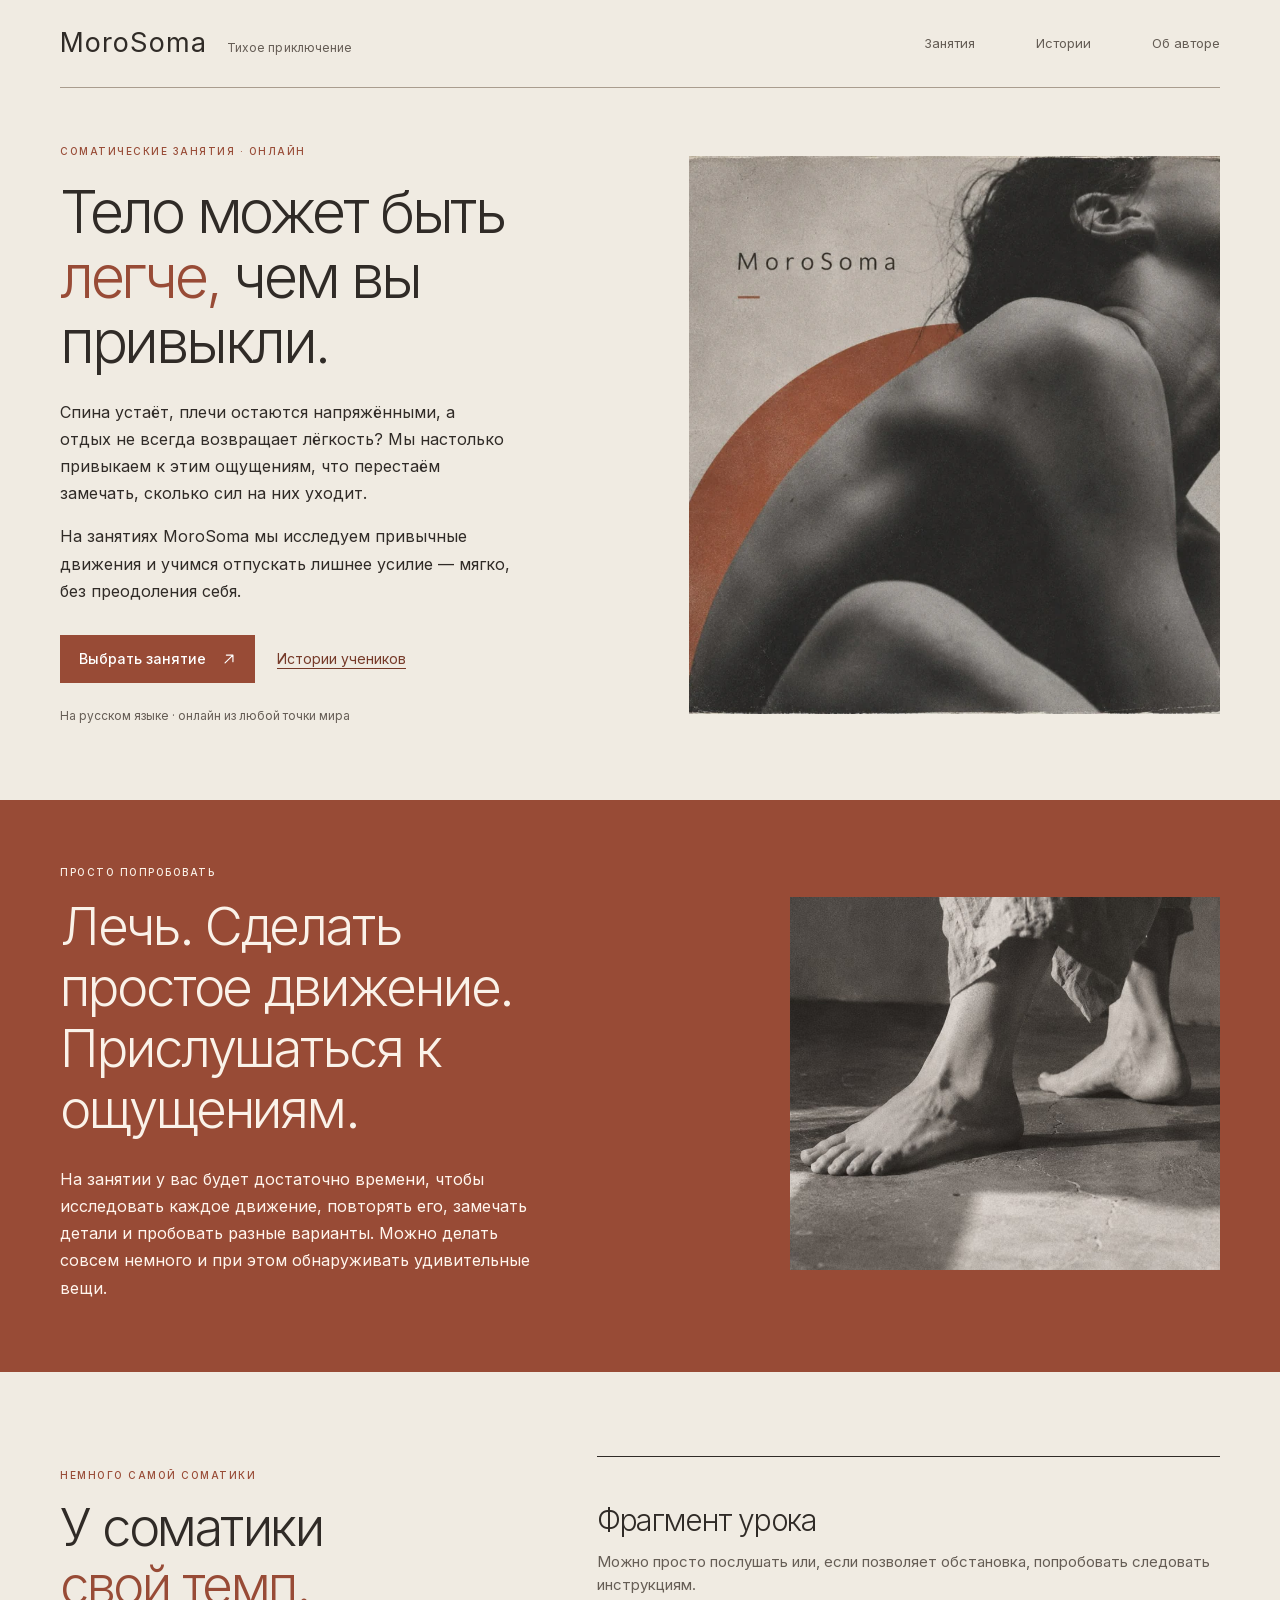
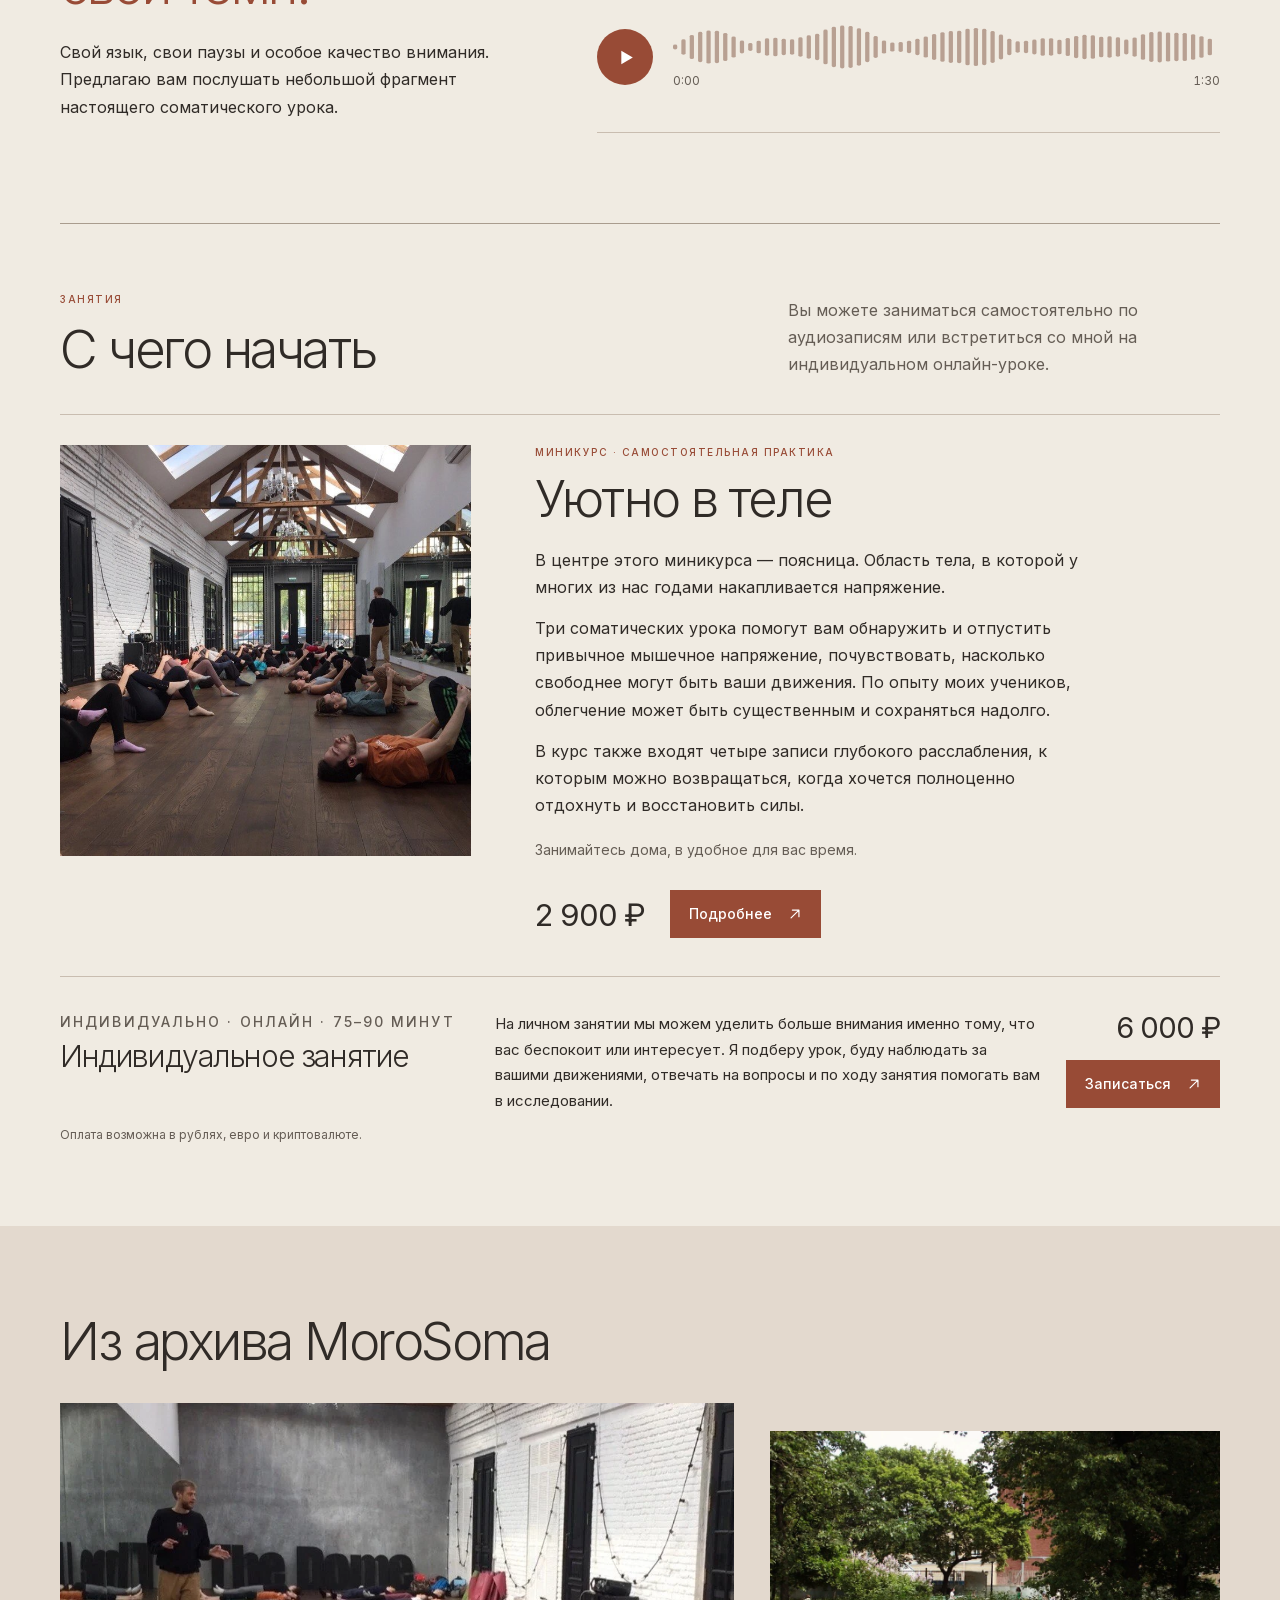
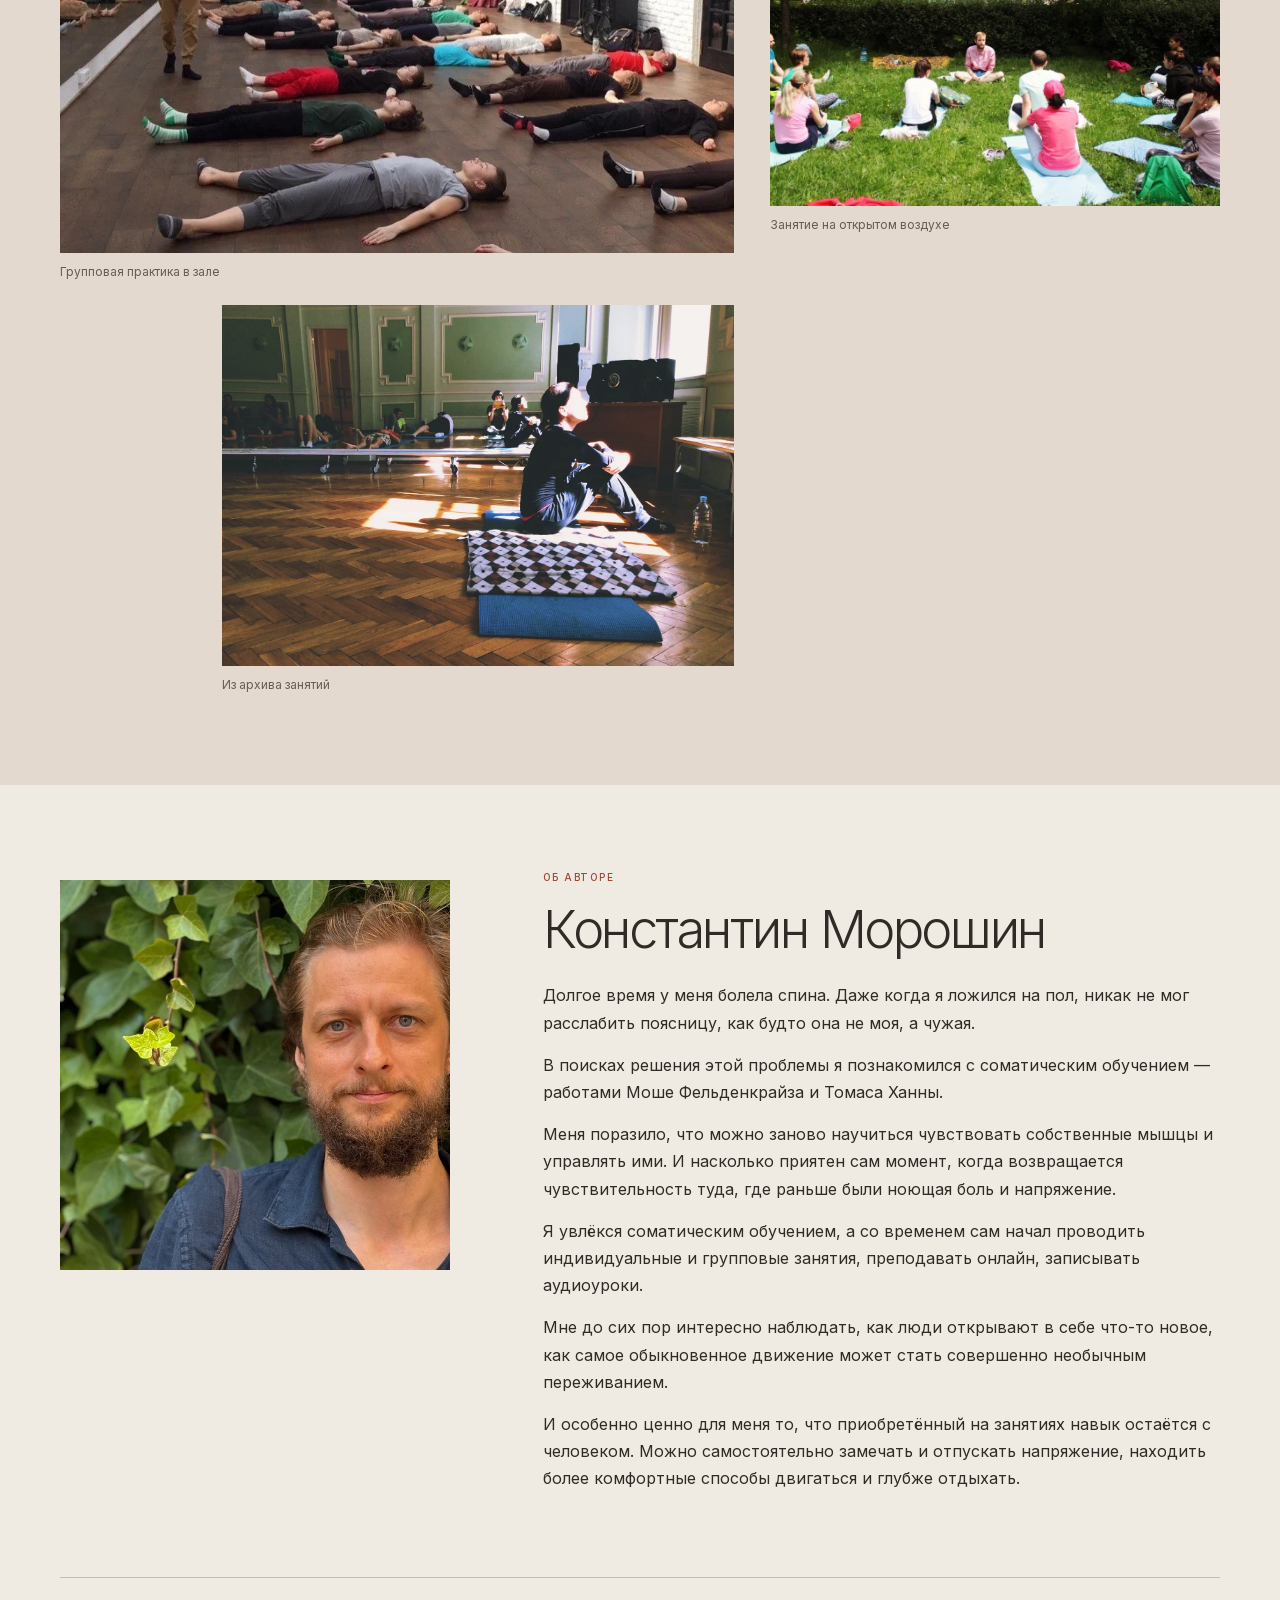
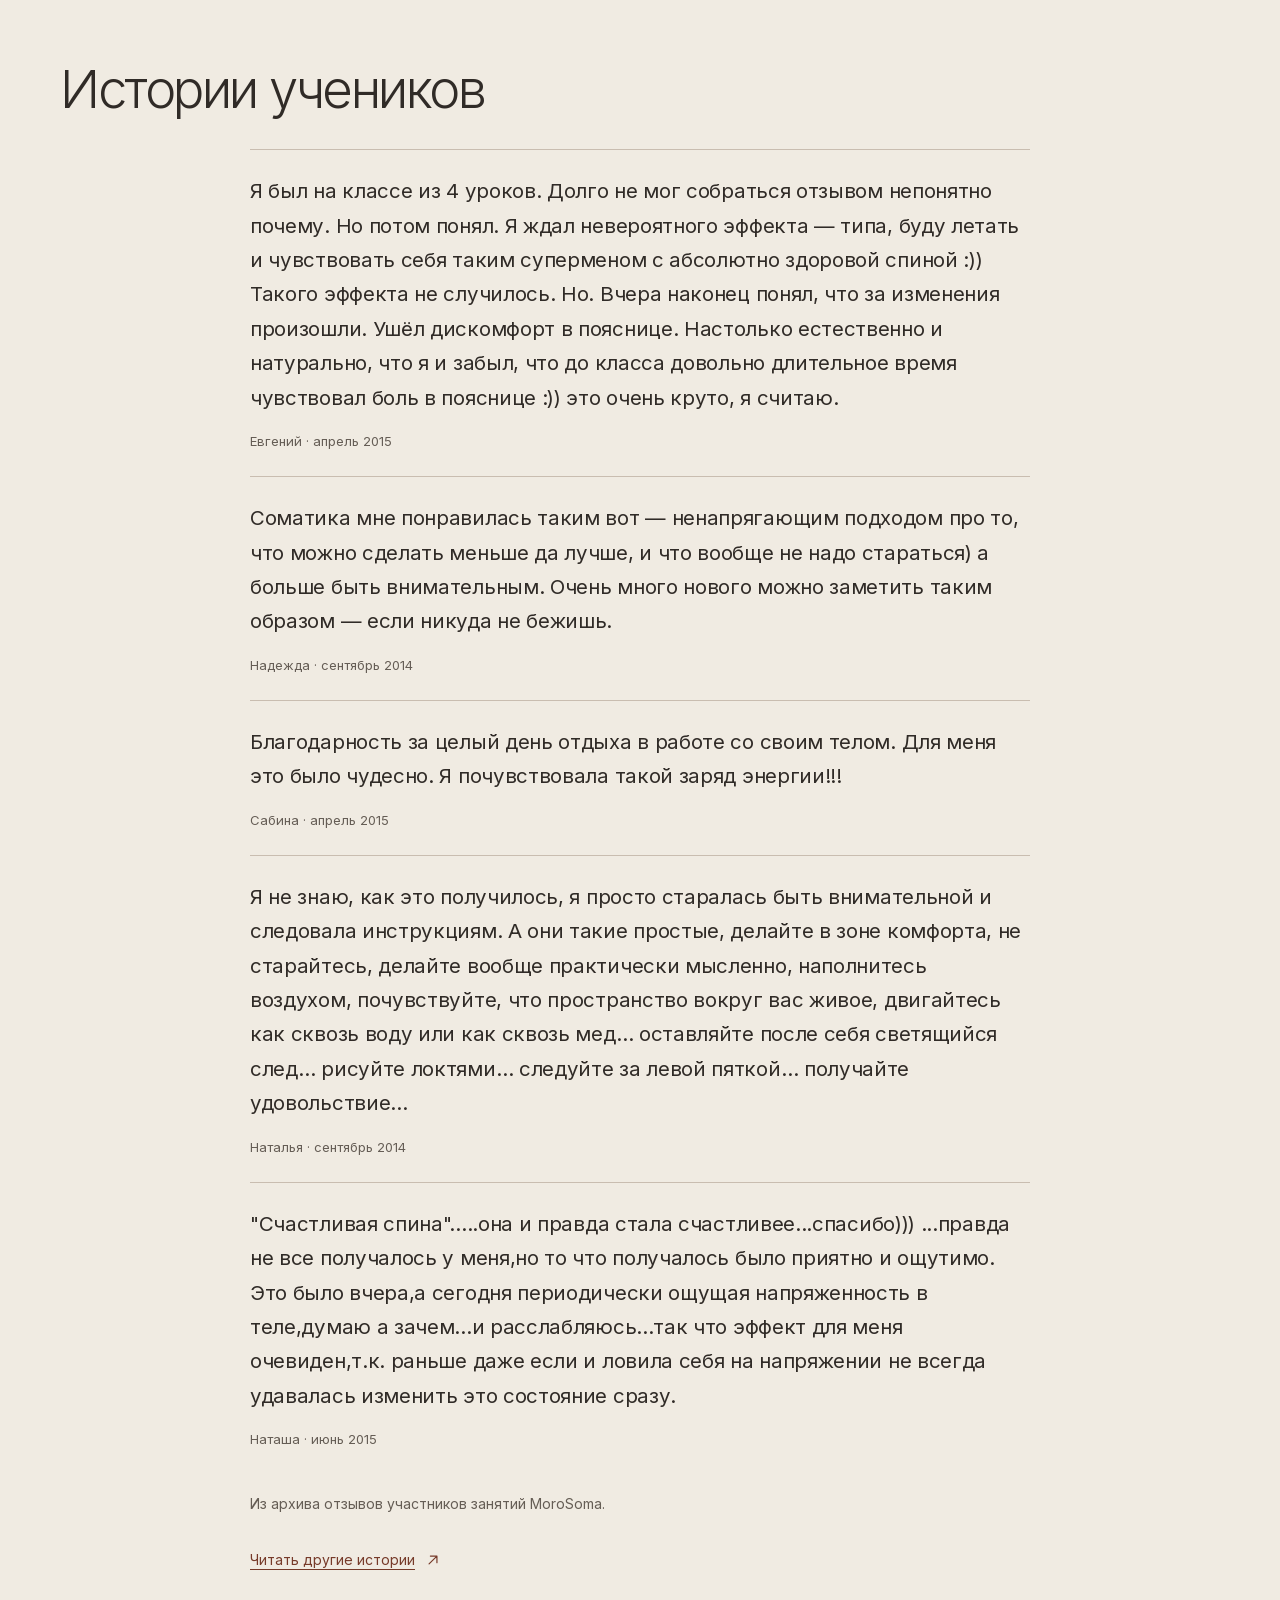
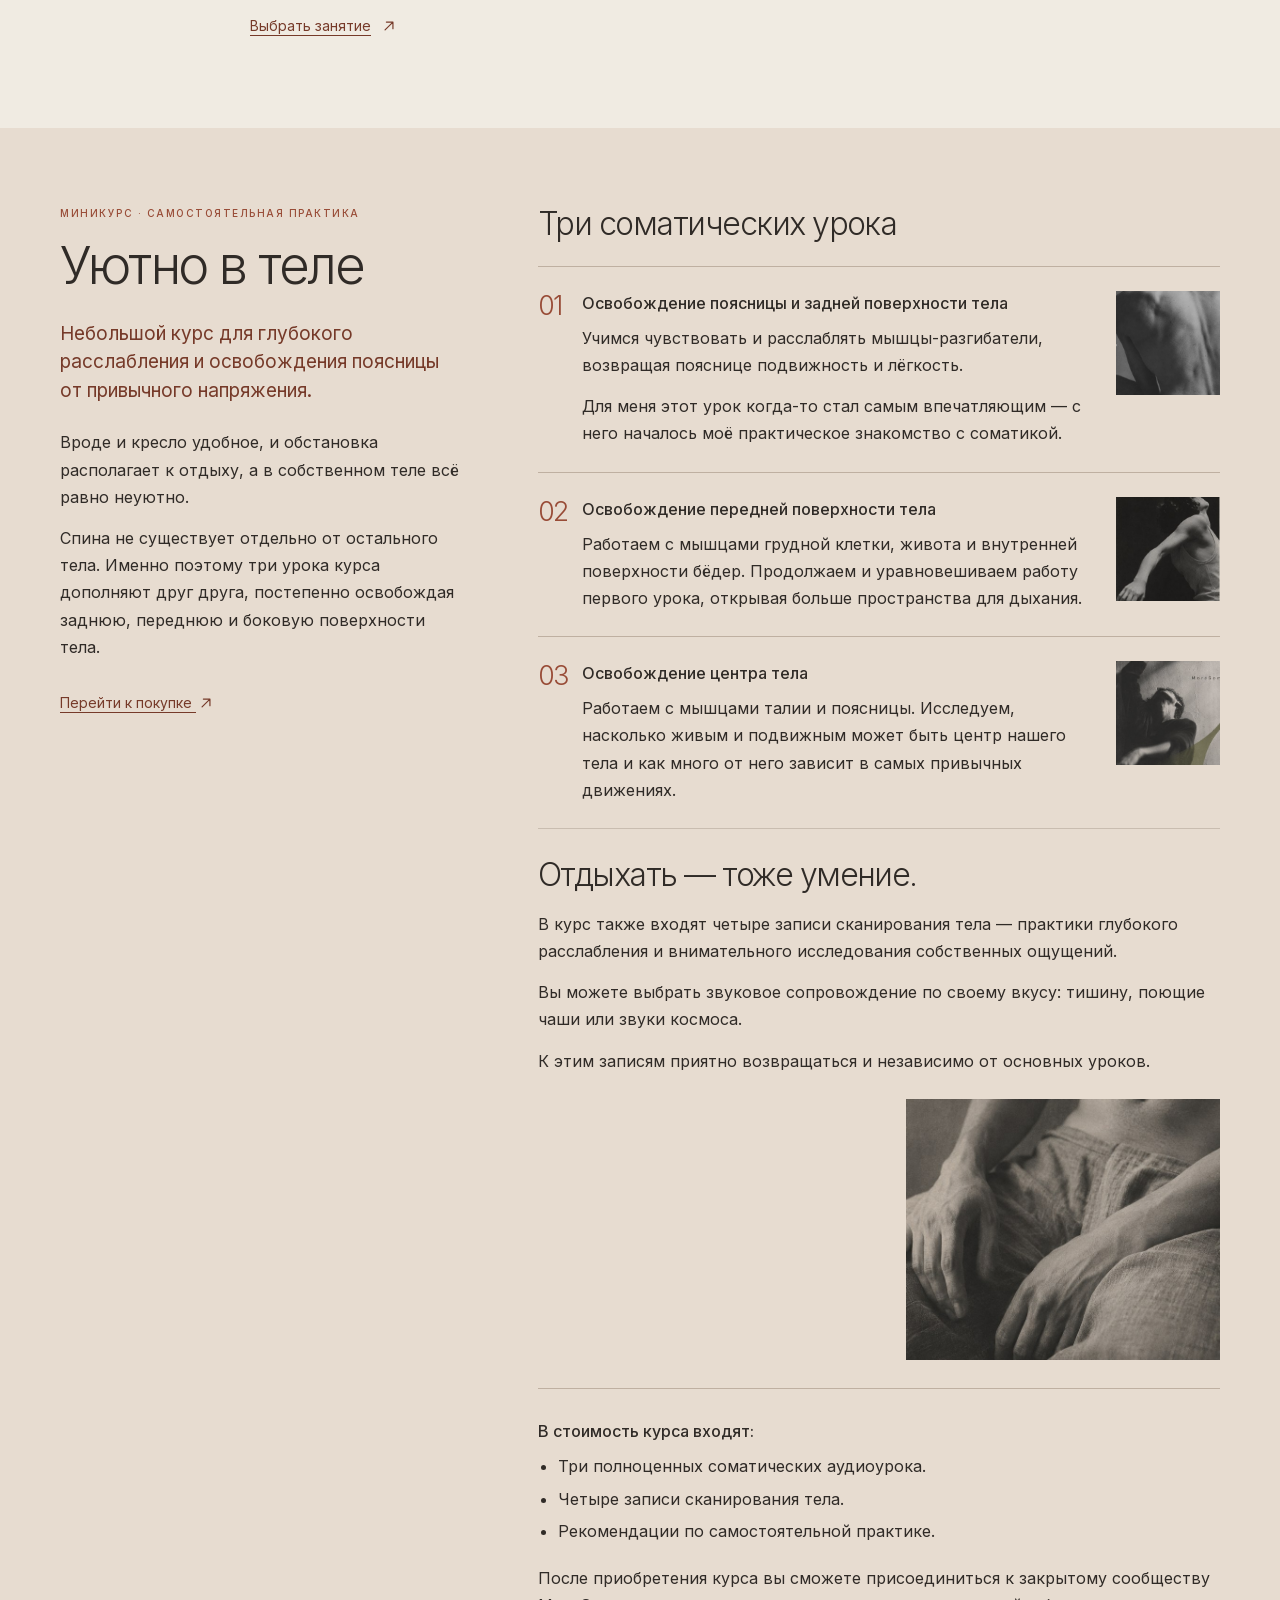
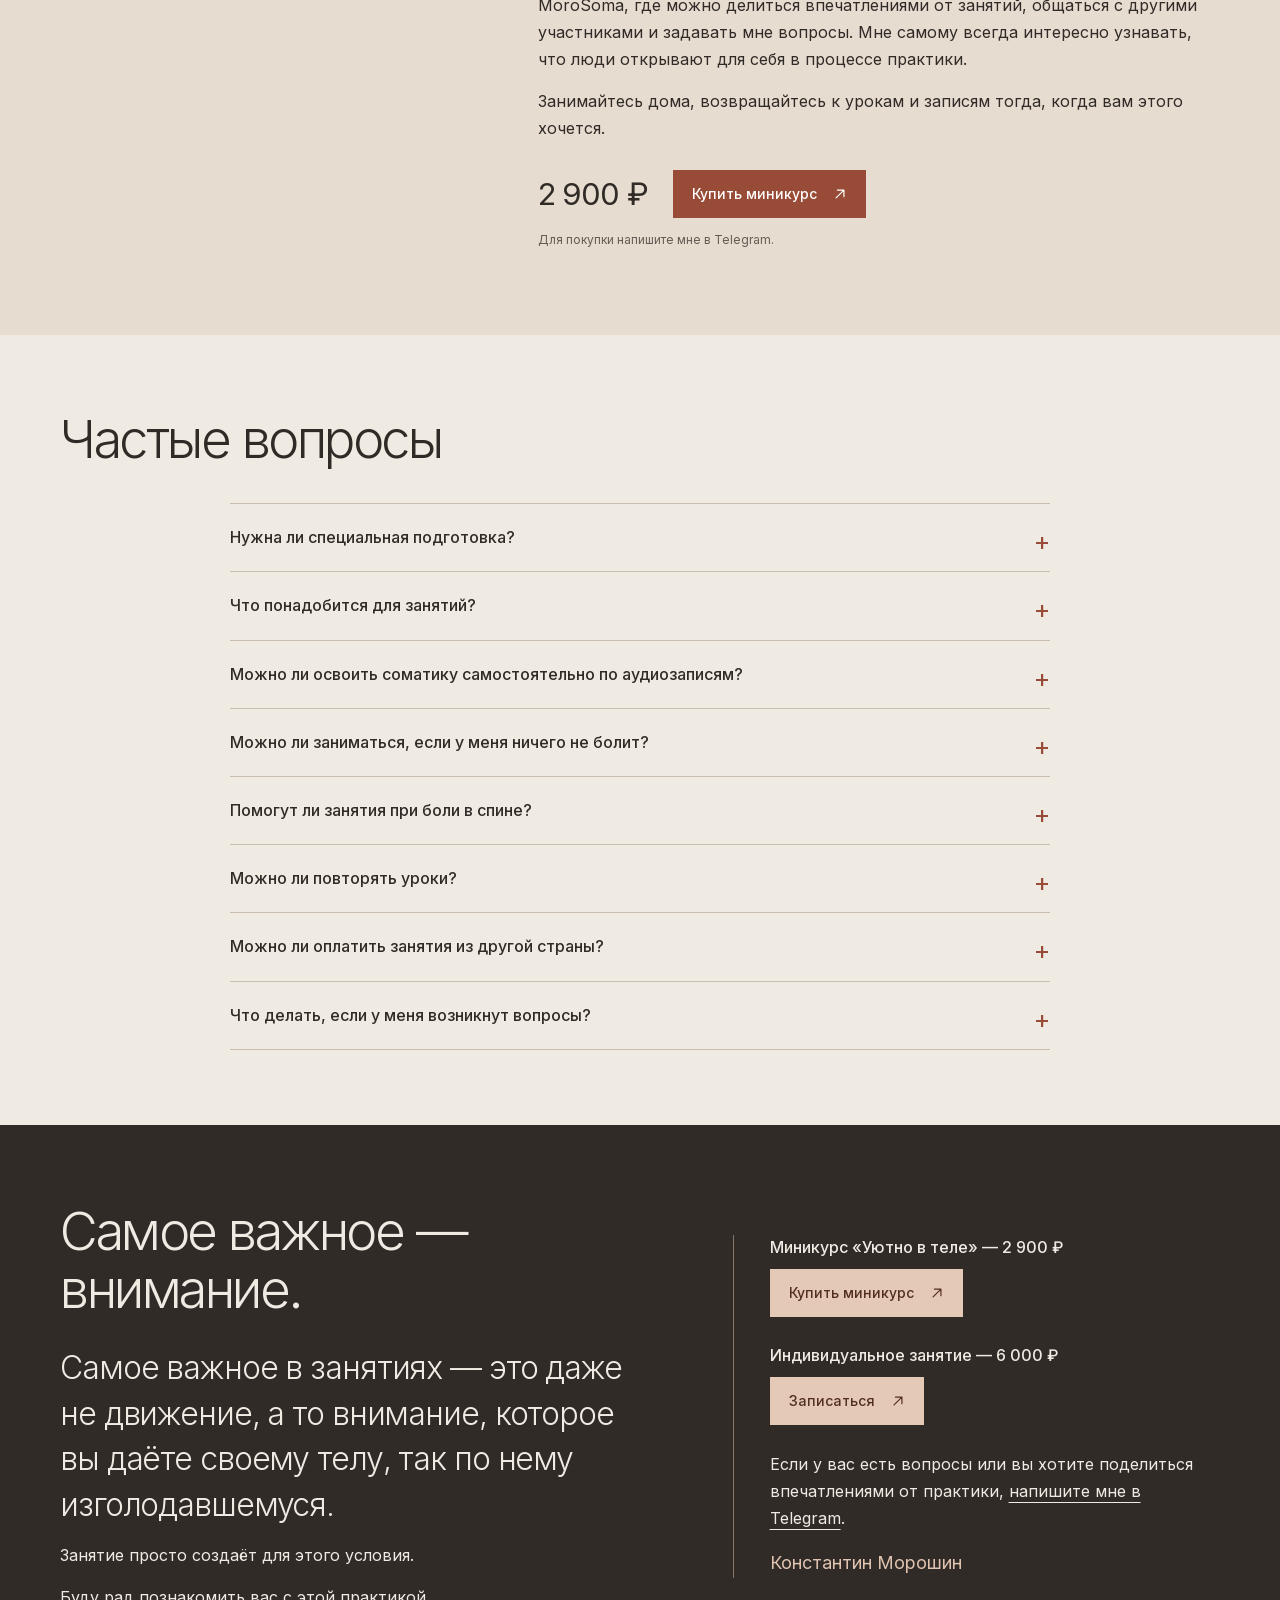
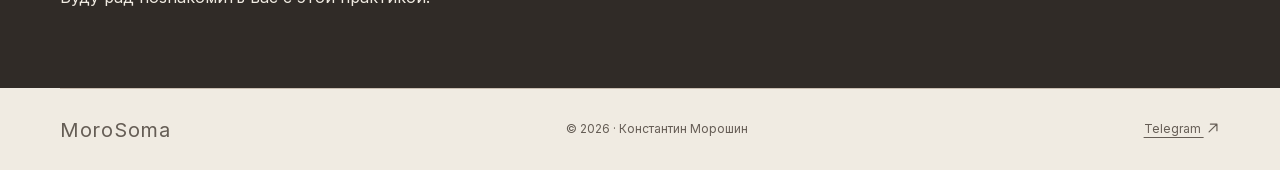
==== commit dcae6ab2: "Clarify accepted currencies for lessons" ====
--- a/index.html
+++ b/index.html
@@ -33,7 +33,7 @@
     <link href="assets/favicon.svg" rel="icon" type="image/svg+xml" />
     <link rel="stylesheet" href="assets/site.css?v=3" />
 
-    <script src="assets/player.js" defer></script>
+    <script src="assets/player.js?v=2" defer></script>
   </head>
   <body>
     <header class="shell head">
@@ -829,6 +829,9 @@
             ></a>
           </div>
         </article>
+        <p class="muted purchase-note">
+          Оплата возможна в рублях, евро и криптовалюте.
+        </p>
       </section>
       <section class="archive">
         <div class="shell">
@@ -1244,6 +1247,13 @@
             </p>
           </details>
           <details>
+            <summary>Можно ли оплатить занятия из другой страны?</summary>
+            <p>
+              Да. Я принимаю оплату в рублях, евро и криптовалюте. Напишите мне в
+              Telegram, и мы подберём удобный для вас способ оплаты.
+            </p>
+          </details>
+          <details>
             <summary>Что делать, если у меня возникнут вопросы?</summary>
             <p>
               Вы всегда можете написать мне в Telegram или задать вопрос в
